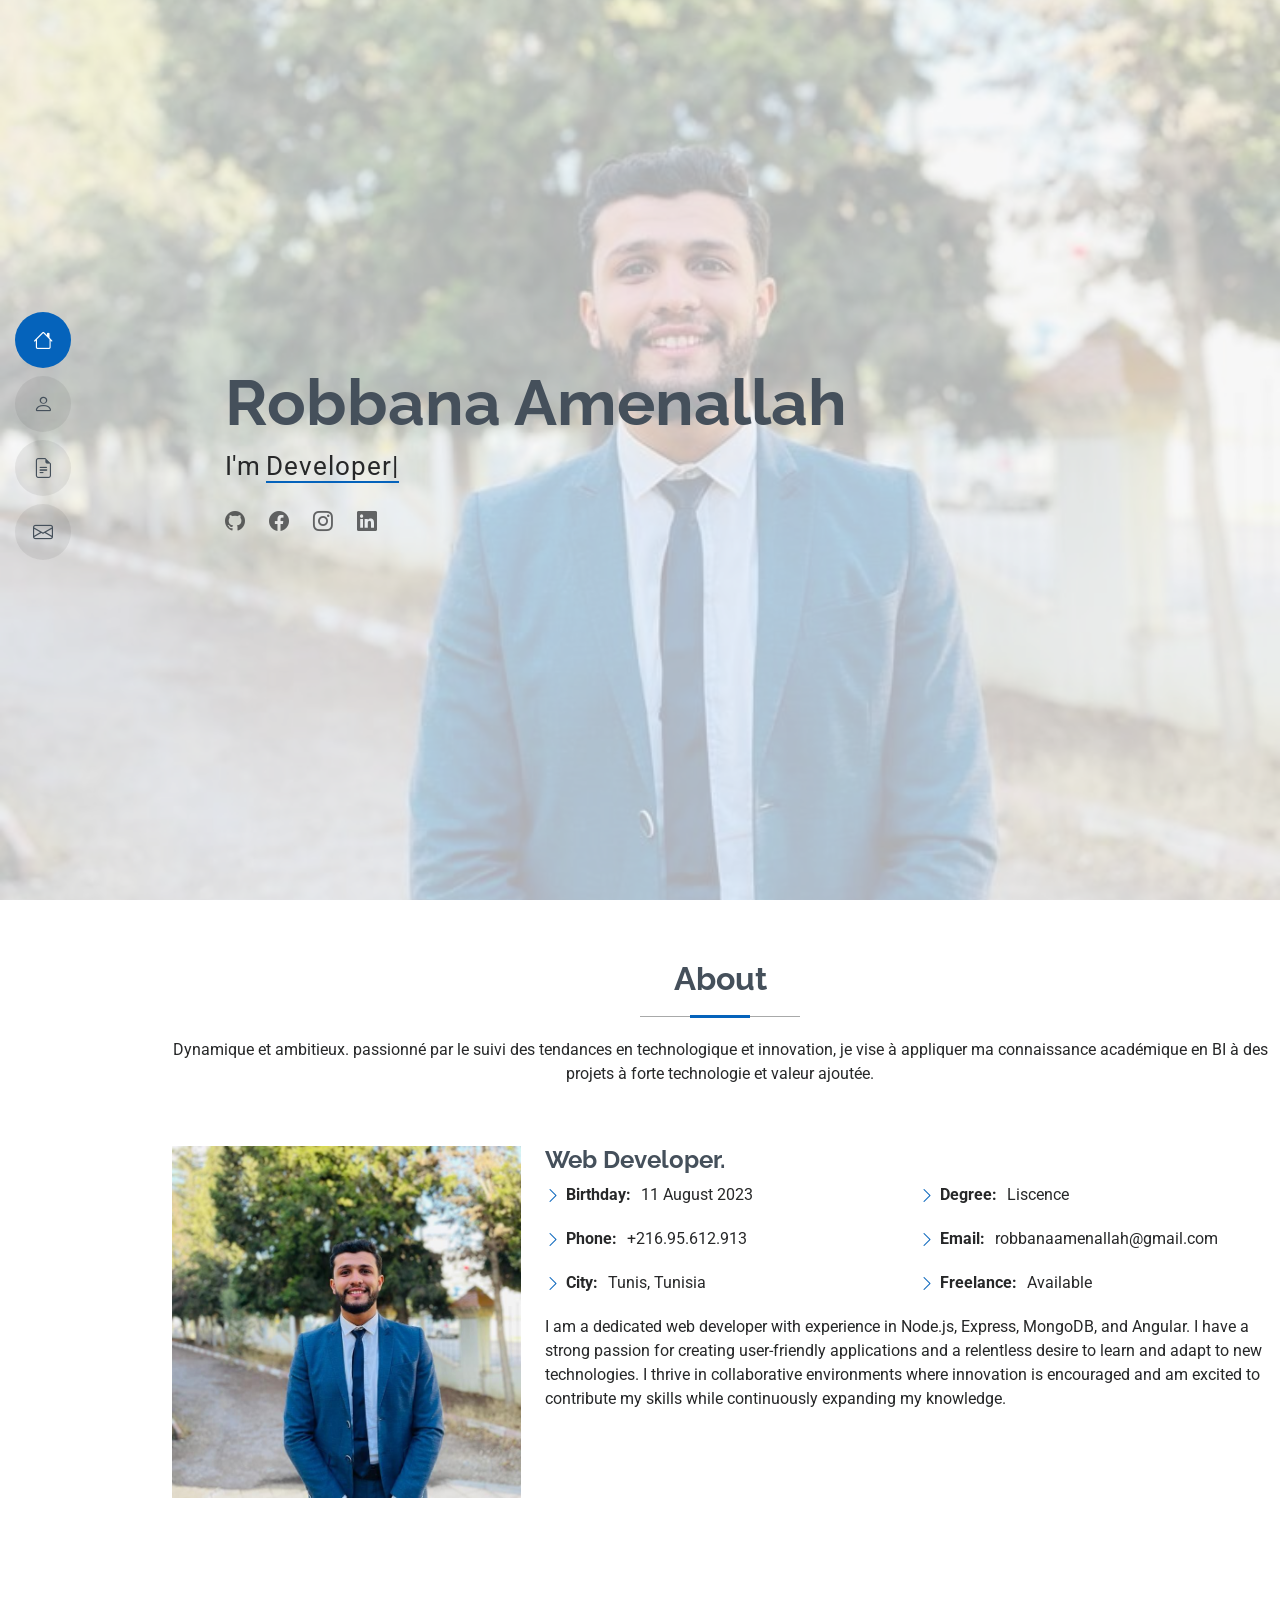
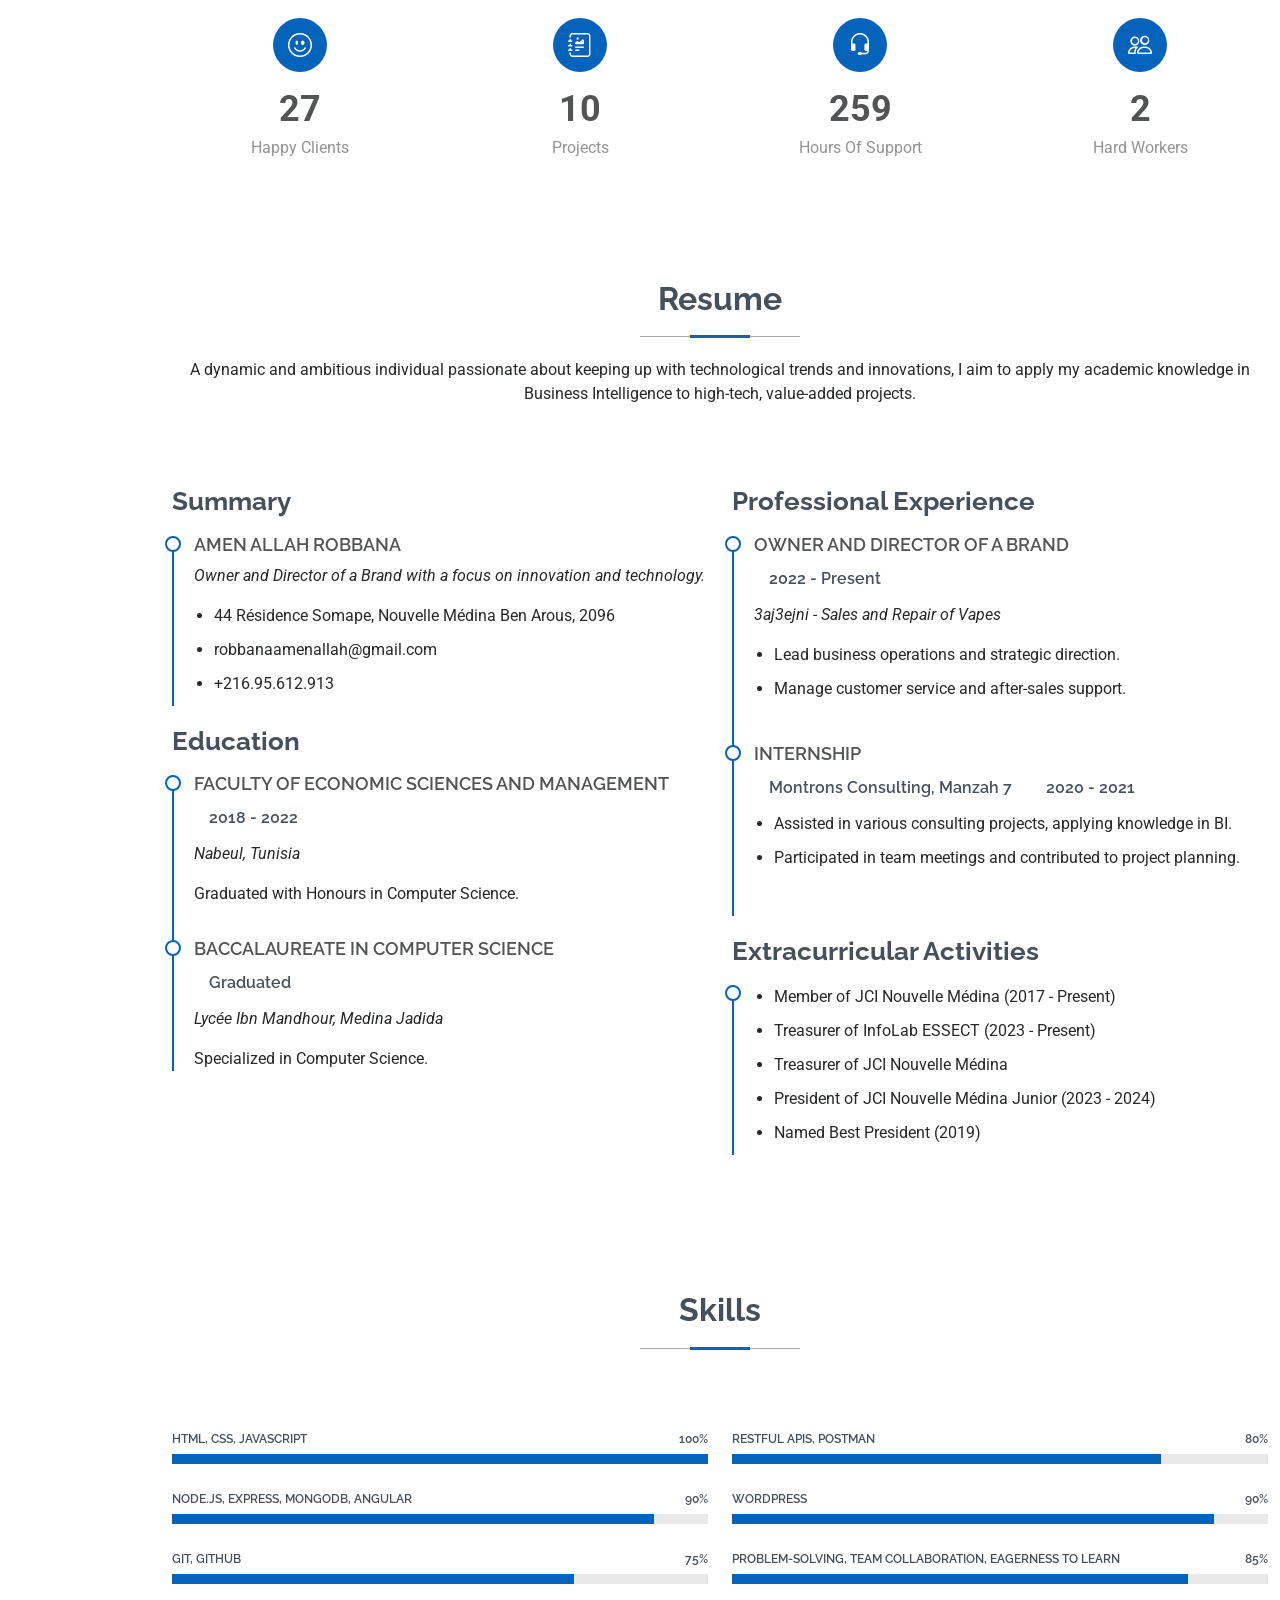
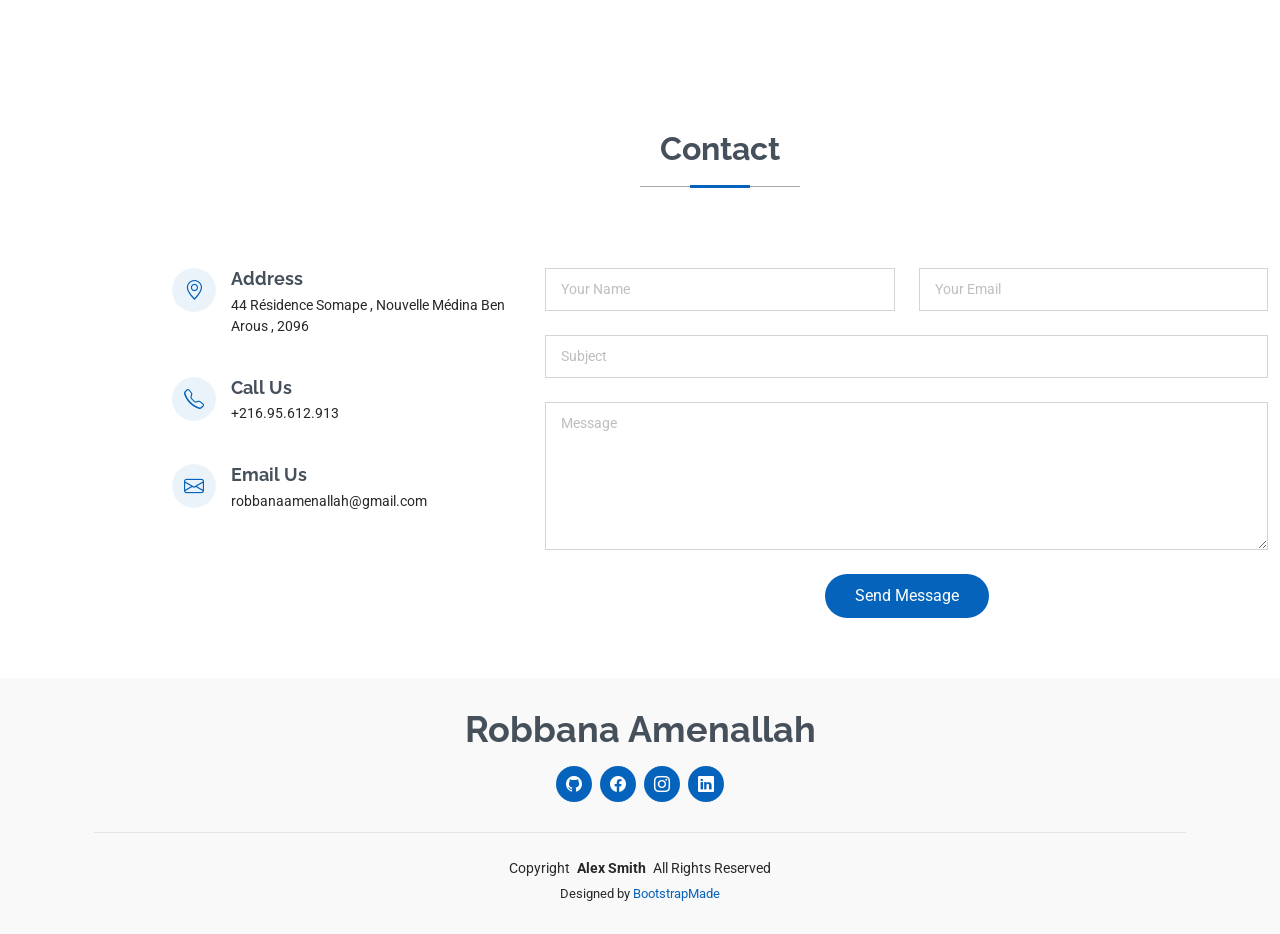
==== index.html @ 37c1efe0 "Initial commit" ====
<!DOCTYPE html>
<html lang="en">

<head>
  <meta charset="utf-8">
  <meta content="width=device-width, initial-scale=1.0" name="viewport">
  <title>MyResume Robbana Amenallah</title>
  <meta content="" name="description">
  <meta content="" name="keywords">

  <!-- Favicons -->
  <link href="assets/img/favicon.png" rel="icon">
  <link href="assets/img/apple-touch-icon.png" rel="apple-touch-icon">

  <!-- Fonts -->
  <link href="https://fonts.googleapis.com" rel="preconnect">
  <link href="https://fonts.gstatic.com" rel="preconnect" crossorigin>
  <link
    href="https://fonts.googleapis.com/css2?family=Roboto:ital,wght@0,100;0,300;0,400;0,500;0,700;0,900;1,100;1,300;1,400;1,500;1,700;1,900&family=Poppins:ital,wght@0,100;0,200;0,300;0,400;0,500;0,600;0,700;0,800;0,900;1,100;1,200;1,300;1,400;1,500;1,600;1,700;1,800;1,900&family=Raleway:ital,wght@0,100;0,200;0,300;0,400;0,500;0,600;0,700;0,800;0,900;1,100;1,200;1,300;1,400;1,500;1,600;1,700;1,800;1,900&display=swap"
    rel="stylesheet">

  <!-- Vendor CSS Files -->
  <link href="assets/vendor/bootstrap/css/bootstrap.min.css" rel="stylesheet">
  <link href="assets/vendor/bootstrap-icons/bootstrap-icons.css" rel="stylesheet">
  <link href="assets/vendor/aos/aos.css" rel="stylesheet">
  <link href="assets/vendor/glightbox/css/glightbox.min.css" rel="stylesheet">
  <link href="assets/vendor/swiper/swiper-bundle.min.css" rel="stylesheet">

  <!-- Main CSS File -->
  <link href="assets/css/main.css" rel="stylesheet">

</head>

<body class="index-page">

  <header id="header" class="header d-flex flex-column justify-content-center">

    <i class="header-toggle d-xl-none bi bi-list"></i>

    <nav id="navmenu" class="navmenu">
      <ul>
        <li><a href="#hero" class="active"><i class="bi bi-house navicon"></i><span>Home</span></a></li>
        <li><a href="#about"><i class="bi bi-person navicon"></i><span>About</span></a></li>
        <li><a href="#resume"><i class="bi bi-file-earmark-text navicon"></i><span>Resume</span></a></li>
        <li><a href="#contact"><i class="bi bi-envelope navicon"></i><span>Contact</span></a></li>
      </ul>
    </nav>

  </header>

  <main class="main">

    <!-- Hero Section -->
    <section id="hero" class="hero section light-background">

      <img src="assets/img/1.jpg" alt="">

      <div class="container" data-aos="zoom-out">
        <div class="row justify-content-center">
          <div class="col-lg-9">
            <h2>Robbana Amenallah</h2>
            <p>I'm <span class="typed" data-typed-items=" Developer, Freelancer ">Developer</span><span
                class="typed-cursor typed-cursor--blink" aria-hidden="true"></span></p>
            <div class="social-links">
              <a href="https://github.com/RobbanaAmenallah"><i class="bi bi-github"></i></i></a>
              <a href="https://www.facebook.com/Amenallah.Robbana.15?locale=fr_FR"><i class="bi bi-facebook"></i></a>
              <a
                href="https://www.instagram.com/robbana_amenallah/?igshid=ZDdkNTZiNTM%3D&fbclid=IwY2xjawFmKH5leHRuA2FlbQIxMAABHc1ttwECGQ7HfWP9YQX6g_-txDT6S0W5bFZIXjtAanounqBleVD9npvFUg_aem_yAm27unygQ0wvsLBQ3rEQg"><i
                  class="bi bi-instagram"></i></a>
              <a href="https://tn.linkedin.com/in/robbana-amenallah-a07a87180"><i class="bi bi-linkedin"></i></a>
            </div>
          </div>
        </div>
      </div>

    </section><!-- /Hero Section -->

    <!-- About Section -->
    <section id="about" class="about section">

      <!-- Section Title -->
      <div class="container section-title" data-aos="fade-up">
        <h2>About</h2>
        <p>Dynamique et ambitieux.
          passionné par le suivi des
          tendances en technologique et
          innovation, je vise à appliquer ma
          connaissance académique en BI à
          des projets à forte technologie et
          valeur ajoutée.
        </p>
      </div><!-- End Section Title -->

      <div class="container" data-aos="fade-up" data-aos-delay="100">

        <div class="row gy-4 justify-content-center">
          <div class="col-lg-4">
            <img src="assets/img/1.jpg" class="img-fluid" alt="">
          </div>
          <div class="col-lg-8 content">
            <h2>Web Developer.</h2>

            <div class="row">
              <div class="col-lg-6">
                <ul>
                  <li><i class="bi bi-chevron-right"></i> <strong>Birthday:</strong> <span>11 August 2023 </span></li>
                  <li><i class="bi bi-chevron-right"></i> <strong>Phone:</strong> <span>+216.95.612.913</span></li>
                  <li><i class="bi bi-chevron-right"></i> <strong>City:</strong> <span>Tunis, Tunisia</span></li>
                </ul>
              </div>
              <div class="col-lg-6">
                <ul>
                  <li><i class="bi bi-chevron-right"></i> <strong>Degree:</strong> <span>Liscence</span></li>
                  <li><i class="bi bi-chevron-right"></i> <strong>Email:</strong>
                    <span>robbanaamenallah@gmail.com</span></li>
                  <li><i class="bi bi-chevron-right"></i> <strong>Freelance:</strong> <span>Available</span></li>
                </ul>
              </div>
            </div>
            <p>I am a dedicated web developer with experience in Node.js, Express, MongoDB, and Angular. I have a strong
              passion for creating user-friendly applications and a relentless desire to learn and adapt to new
              technologies. I thrive in collaborative environments where innovation is encouraged and am excited to
              contribute my skills while continuously expanding my knowledge.</p>
          </div>
        </div>

      </div>

    </section><!-- /About Section -->

    <!-- Stats Section -->
    <section id="stats" class="stats section">

      <div class="container" data-aos="fade-up" data-aos-delay="100">

        <div class="row gy-4">

          <div class="col-lg-3 col-md-6 d-flex flex-column align-items-center">
            <i class="bi bi-emoji-smile"></i>
            <div class="stats-item">
              <span data-purecounter-start="0" data-purecounter-end="32" data-purecounter-duration="1"
                class="purecounter"></span>
              <p>Happy Clients</p>
            </div>
          </div><!-- End Stats Item -->

          <div class="col-lg-3 col-md-6 d-flex flex-column align-items-center">
            <i class="bi bi-journal-richtext"></i>
            <div class="stats-item">
              <span data-purecounter-start="0" data-purecounter-end="12" data-purecounter-duration="1"
                class="purecounter"></span>
              <p>Projects</p>
            </div>
          </div><!-- End Stats Item -->

          <div class="col-lg-3 col-md-6 d-flex flex-column align-items-center">
            <i class="bi bi-headset"></i>
            <div class="stats-item">
              <span data-purecounter-start="0" data-purecounter-end="320" data-purecounter-duration="1"
                class="purecounter"></span>
              <p>Hours Of Support</p>
            </div>
          </div><!-- End Stats Item -->

          <div class="col-lg-3 col-md-6 d-flex flex-column align-items-center">
            <i class="bi bi-people"></i>
            <div class="stats-item">
              <span data-purecounter-start="0" data-purecounter-end="2" data-purecounter-duration="1"
                class="purecounter"></span>
              <p>Hard Workers</p>
            </div>
          </div><!-- End Stats Item -->

        </div>

      </div>

    </section><!-- /Stats Section -->

    <!-- Skills Section -->
    <section id="resume" class="resume section">

      <!-- Section Title -->
      <div class="container section-title" data-aos="fade-up">
        <h2>Resume</h2>
        <p>A dynamic and ambitious individual passionate about keeping up with technological trends and innovations, I
          aim to apply my academic knowledge in Business Intelligence to high-tech, value-added projects.</p>
      </div><!-- End Section Title -->

      <div class="container">

        <div class="row">

          <div class="col-lg-6" data-aos="fade-up" data-aos-delay="100">
            <h3 class="resume-title">Summary</h3>
            <div class="resume-item pb-0">
              <h4>Amen Allah Robbana</h4>
              <p><em>Owner and Director of a Brand with a focus on innovation and technology.</em></p>
              <ul>
                <li>44 Résidence Somape, Nouvelle Médina Ben Arous, 2096</li>
                <li>robbanaamenallah@gmail.com</li>
                <li>+216.95.612.913</li>
              </ul>
            </div><!-- End Resume Item -->

            <h3 class="resume-title">Education</h3>
            <div class="resume-item">
              <h4>Faculty of Economic Sciences and Management</h4>
              <h5>2018 - 2022</h5>
              <p><em>Nabeul, Tunisia</em></p>
              <p>Graduated with Honours in Computer Science.</p>
            </div><!-- End Resume Item -->

            <div class="resume-item">
              <h4>Baccalaureate in Computer Science</h4>
              <h5>Graduated</h5>
              <p><em>Lycée Ibn Mandhour, Medina Jadida</em></p>
              <p>Specialized in Computer Science.</p>
            </div><!-- End Resume Item -->

          </div>

          <div class="col-lg-6" data-aos="fade-up" data-aos-delay="200">
            <h3 class="resume-title">Professional Experience</h3>
            <div class="resume-item">
              <h4>Owner and Director of a Brand</h4>
              <h5>2022 - Present</h5>
              <p><em>3aj3ejni - Sales and Repair of Vapes</em></p>
              <ul>
                <li>Lead business operations and strategic direction.</li>
                <li>Manage customer service and after-sales support.</li>
              </ul>
            </div><!-- End Resume Item -->

            <div class="resume-item">
              <h4>Internship</h4>
              <h5>Montrons Consulting, Manzah 7</h5>
              <h5>2020 - 2021</h5>
              <ul>
                <li>Assisted in various consulting projects, applying knowledge in BI.</li>
                <li>Participated in team meetings and contributed to project planning.</li>
              </ul>
            </div><!-- End Resume Item -->

            <h3 class="resume-title">Extracurricular Activities</h3>
            <div class="resume-item">
              <ul>
                <li>Member of JCI Nouvelle Médina (2017 - Present)</li>
                <li>Treasurer of InfoLab ESSECT (2023 - Present)</li>
                <li>Treasurer of JCI Nouvelle Médina</li>
                <li>President of JCI Nouvelle Médina Junior (2023 - 2024)</li>
                <li>Named Best President (2019)</li>
              </ul>
            </div>
          </div>

        </div>

      </div>
    </section><!-- /Resume Section -->

    <section id="skills" class="skills section">

      <!-- Section Title -->
      <div class="container section-title" data-aos="fade-up">
        <h2>Skills</h2>
      </div><!-- End Section Title -->

      <div class="container" data-aos="fade-up" data-aos-delay="100">

        <div class="row skills-content skills-animation">

          <div class="col-lg-6">

            <div class="progress">
              <span class="skill"><span>HTML, CSS, JavaScript</span> <i class="val">100%</i></span>
              <div class="progress-bar-wrap">
                <div class="progress-bar" role="progressbar" aria-valuenow="100" aria-valuemin="0" aria-valuemax="100">
                </div>
              </div>
            </div><!-- End Skills Item -->

            <div class="progress">
              <span class="skill"><span>Node.js, Express, MongoDB, Angular</span> <i class="val">90%</i></span>
              <div class="progress-bar-wrap">
                <div class="progress-bar" role="progressbar" aria-valuenow="90" aria-valuemin="0" aria-valuemax="100">
                </div>
              </div>
            </div><!-- End Skills Item -->

            <div class="progress">
              <span class="skill"><span>Git, GitHub</span> <i class="val">75%</i></span>
              <div class="progress-bar-wrap">
                <div class="progress-bar" role="progressbar" aria-valuenow="75" aria-valuemin="0" aria-valuemax="100">
                </div>
              </div>
            </div><!-- End Skills Item -->

          </div>

          <div class="col-lg-6">

            <div class="progress">
              <span class="skill"><span>RESTful APIs, Postman</span> <i class="val">80%</i></span>
              <div class="progress-bar-wrap">
                <div class="progress-bar" role="progressbar" aria-valuenow="80" aria-valuemin="0" aria-valuemax="100">
                </div>
              </div>
            </div><!-- End Skills Item -->

            <div class="progress">
              <span class="skill"><span>WordPress</span> <i class="val">90%</i></span>
              <div class="progress-bar-wrap">
                <div class="progress-bar" role="progressbar" aria-valuenow="90" aria-valuemin="0" aria-valuemax="100">
                </div>
              </div>
            </div><!-- End Skills Item -->

            <div class="progress">
              <span class="skill"><span>Problem-solving, Team collaboration, Eagerness to learn</span> <i
                  class="val">85%</i></span>
              <div class="progress-bar-wrap">
                <div class="progress-bar" role="progressbar" aria-valuenow="85" aria-valuemin="0" aria-valuemax="100">
                </div>
              </div>
            </div><!-- End Skills Item -->

          </div>

        </div>

      </div>

    </section><!-- /Skills Section -->



    <!-- Contact Section -->
    <section id="contact" class="contact section">

      <!-- Section Title -->
      <div class="container section-title" data-aos="fade-up">
        <h2>Contact</h2>
      </div><!-- End Section Title -->

      <div class="container" data-aos="fade" data-aos-delay="100">

        <div class="row gy-4">

          <div class="col-lg-4">
            <div class="info-item d-flex" data-aos="fade-up" data-aos-delay="200">
              <i class="bi bi-geo-alt flex-shrink-0"></i>
              <div>
                <h3>Address</h3>
                <p>44 Résidence Somape , Nouvelle
                  Médina Ben Arous , 2096</p>
              </div>
            </div><!-- End Info Item -->

            <div class="info-item d-flex" data-aos="fade-up" data-aos-delay="300">
              <i class="bi bi-telephone flex-shrink-0"></i>
              <div>
                <h3>Call Us</h3>
                <p>+216.95.612.913 </p>
              </div>
            </div><!-- End Info Item -->

            <div class="info-item d-flex" data-aos="fade-up" data-aos-delay="400">
              <i class="bi bi-envelope flex-shrink-0"></i>
              <div>
                <h3>Email Us</h3>
                <p>robbanaamenallah@gmail.com</p>
              </div>
            </div><!-- End Info Item -->

          </div>

          <div class="col-lg-8">
            <form action="forms/contact.php" method="post" class="php-email-form" data-aos="fade-up"
              data-aos-delay="200">
              <div class="row gy-4">

                <div class="col-md-6">
                  <input type="text" name="name" class="form-control" placeholder="Your Name" required="">
                </div>

                <div class="col-md-6 ">
                  <input type="email" class="form-control" name="email" placeholder="Your Email" required="">
                </div>

                <div class="col-md-12">
                  <input type="text" class="form-control" name="subject" placeholder="Subject" required="">
                </div>

                <div class="col-md-12">
                  <textarea class="form-control" name="message" rows="6" placeholder="Message" required=""></textarea>
                </div>

                <div class="col-md-12 text-center">
                  <div class="loading">Loading</div>
                  <div class="error-message"></div>
                  <div class="sent-message">Your message has been sent. Thank you!</div>

                  <button type="submit">Send Message</button>
                </div>

              </div>
            </form>
          </div><!-- End Contact Form -->

        </div>

      </div>

    </section><!-- /Contact Section -->

  </main>

  <footer id="footer" class="footer position-relative light-background">
    <div class="container">
      <h3 class="sitename">Robbana Amenallah</h3>
      <div class="social-links d-flex justify-content-center">
        <a href="https://github.com/RobbanaAmenallah"><i class="bi bi-github"></i></a>
        <a href="https://www.facebook.com/Amenallah.Robbana.15?locale=fr_FR"><i class="bi bi-facebook"></i></a>
        <a href="https://www.instagram.com/robbana_amenallah/?igshid=ZDdkNTZiNTM%3D&fbclid=IwY2xjawFmKH5leHRuA2FlbQIxMAABHc1ttwECGQ7HfWP9YQX6g_-txDT6S0W5bFZIXjtAanounqBleVD9npvFUg_aem_yAm27unygQ0wvsLBQ3rEQg"><i class="bi bi-instagram"></i></a>
        <a href="https://tn.linkedin.com/in/robbana-amenallah-a07a87180"><i class="bi bi-linkedin"></i></a>
      </div>
      <div class="container">
        <div class="copyright">
          <span>Copyright</span> <strong class="px-1 sitename">Alex Smith</strong> <span>All Rights Reserved</span>
        </div>
        <div class="credits">
          <!-- All the links in the footer should remain intact. -->
          <!-- You can delete the links only if you've purchased the pro version. -->
          <!-- Licensing information: https://bootstrapmade.com/license/ -->
          <!-- Purchase the pro version with working PHP/AJAX contact form: [buy-url] -->
          Designed by <a href="https://bootstrapmade.com/">BootstrapMade</a>
        </div>
      </div>
    </div>
  </footer>

  <!-- Scroll Top -->
  <a href="#" id="scroll-top" class="scroll-top d-flex align-items-center justify-content-center"><i
      class="bi bi-arrow-up-short"></i></a>

  <!-- Preloader -->
  <div id="preloader"></div>

  <!-- Vendor JS Files -->
  <script src="assets/vendor/bootstrap/js/bootstrap.bundle.min.js"></script>
  <script src="assets/vendor/php-email-form/validate.js"></script>
  <script src="assets/vendor/aos/aos.js"></script>
  <script src="assets/vendor/typed.js/typed.umd.js"></script>
  <script src="assets/vendor/purecounter/purecounter_vanilla.js"></script>
  <script src="assets/vendor/waypoints/noframework.waypoints.js"></script>
  <script src="assets/vendor/glightbox/js/glightbox.min.js"></script>
  <script src="assets/vendor/imagesloaded/imagesloaded.pkgd.min.js"></script>
  <script src="assets/vendor/isotope-layout/isotope.pkgd.min.js"></script>
  <script src="assets/vendor/swiper/swiper-bundle.min.js"></script>

  <!-- Main JS File -->
  <script src="assets/js/main.js"></script>

</body>

</html>
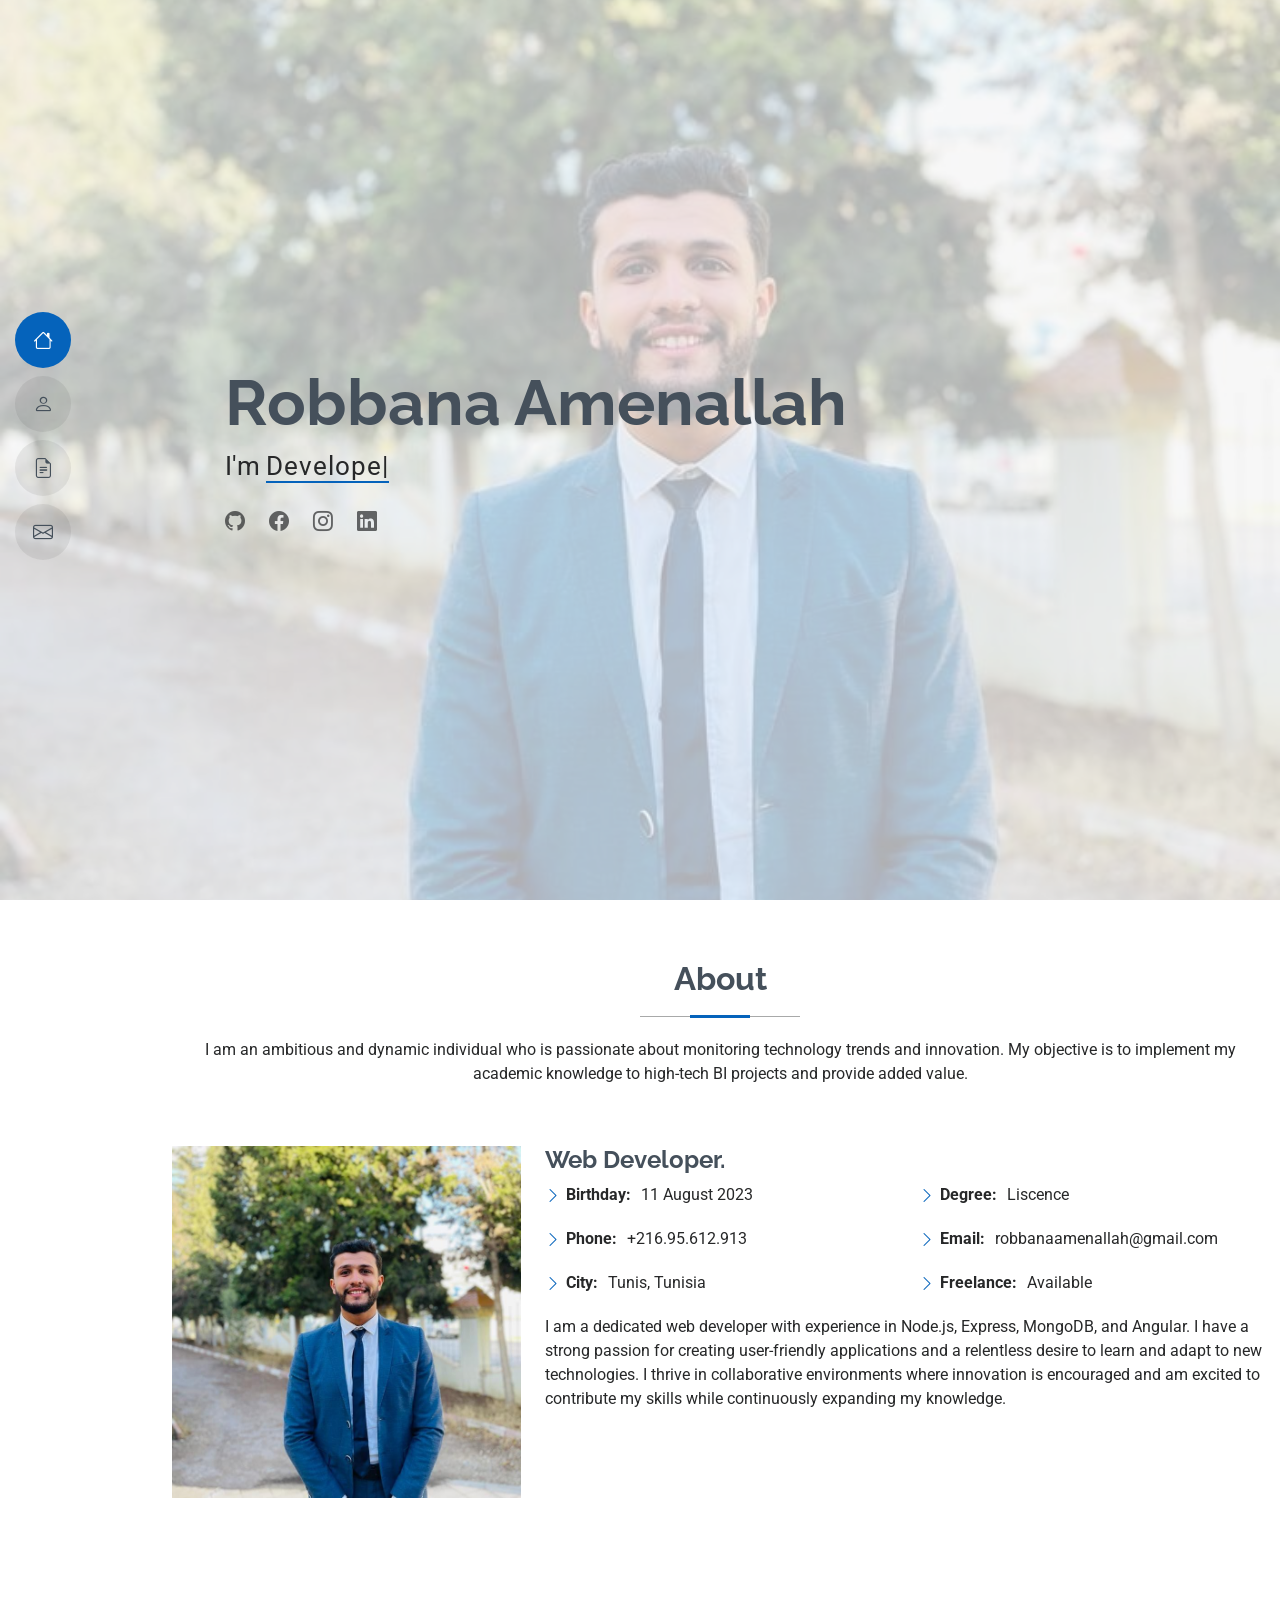
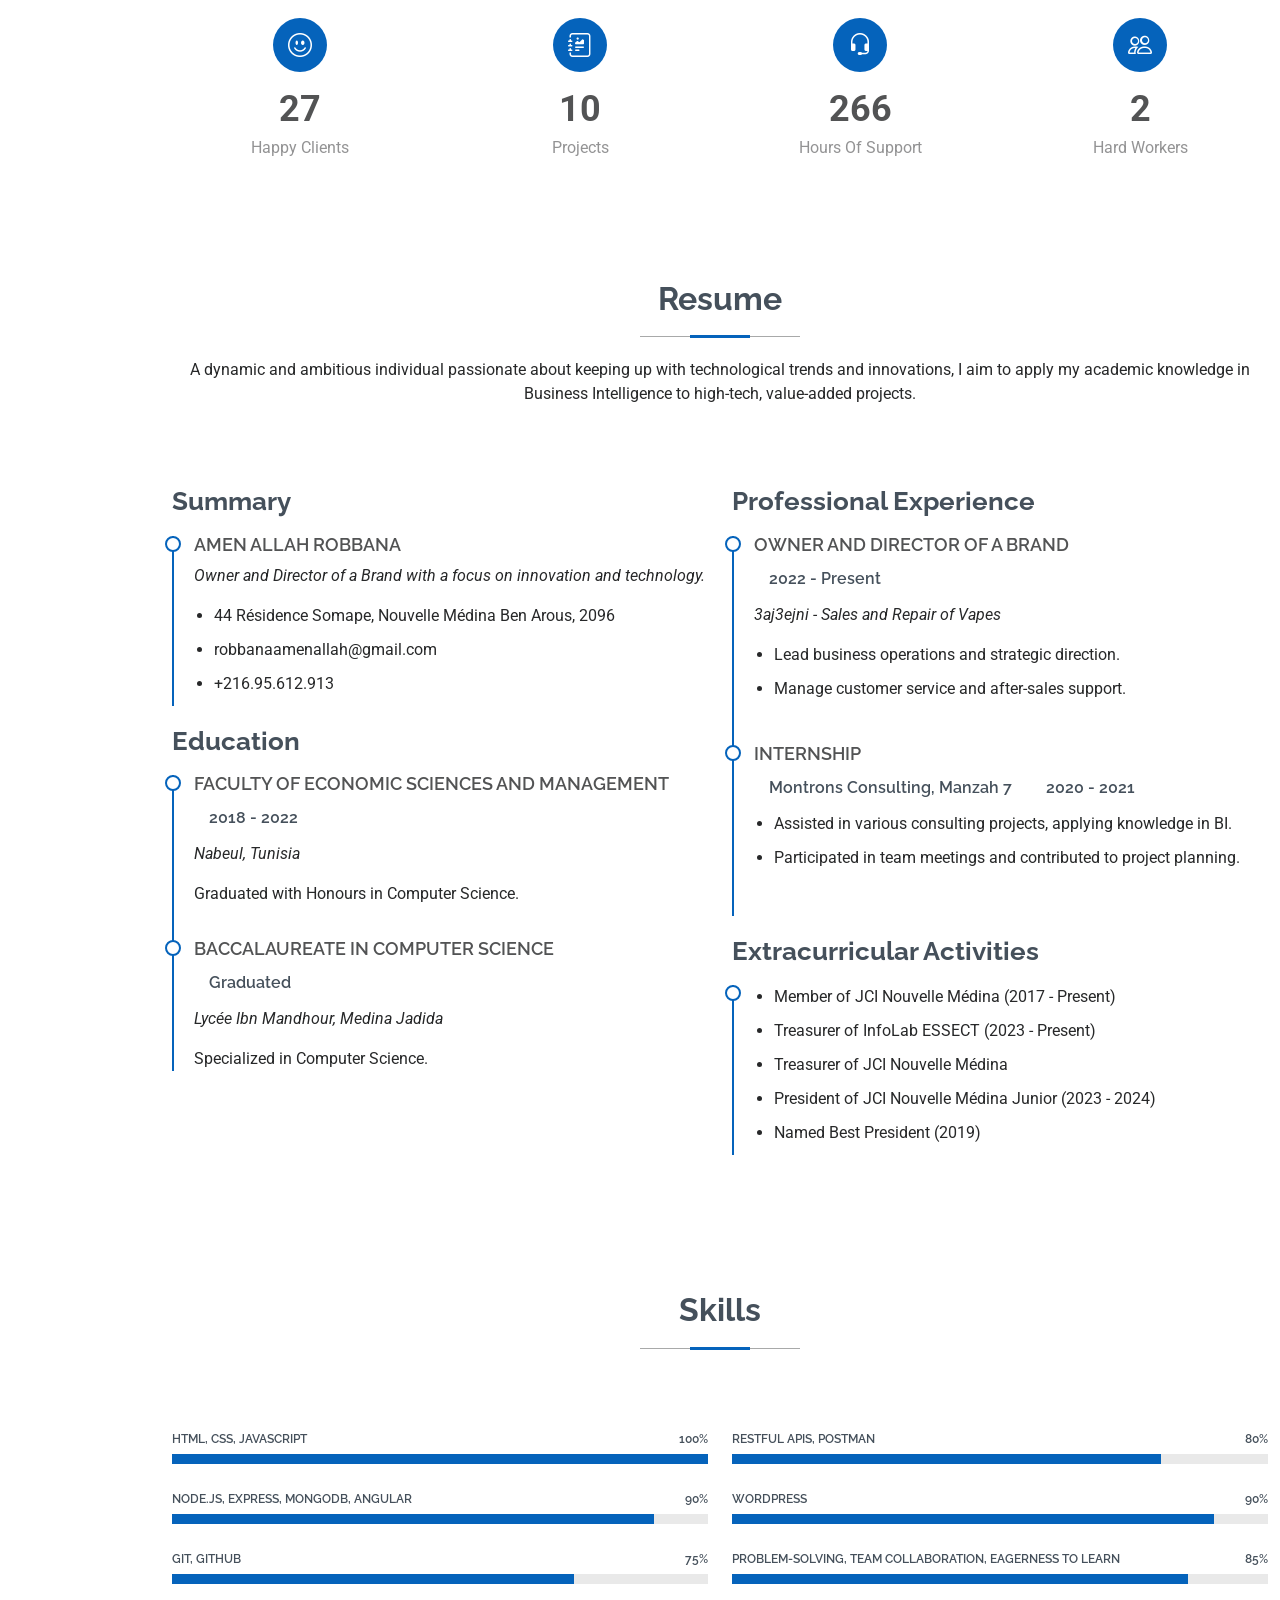
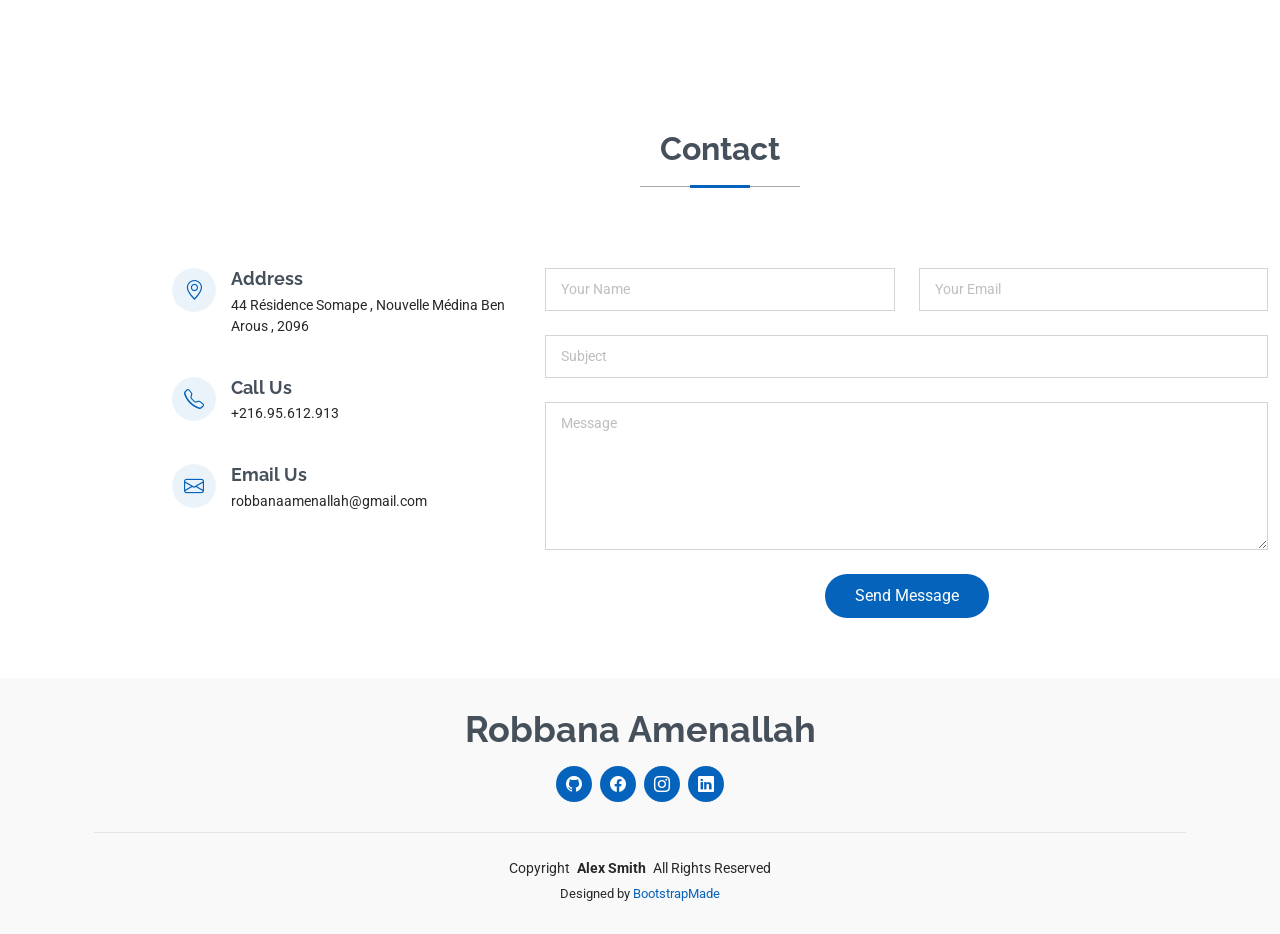
==== commit 46aac585: "Modification du fichier index.html" ====
--- a/index.html
+++ b/index.html
@@ -81,13 +81,7 @@
       <!-- Section Title -->
       <div class="container section-title" data-aos="fade-up">
         <h2>About</h2>
-        <p>Dynamique et ambitieux.
-          passionné par le suivi des
-          tendances en technologique et
-          innovation, je vise à appliquer ma
-          connaissance académique en BI à
-          des projets à forte technologie et
-          valeur ajoutée.
+        <p>I am an ambitious and dynamic individual who is passionate about monitoring technology trends and innovation. My objective is to implement my academic knowledge to high-tech BI projects and provide added value.
         </p>
       </div><!-- End Section Title -->
 
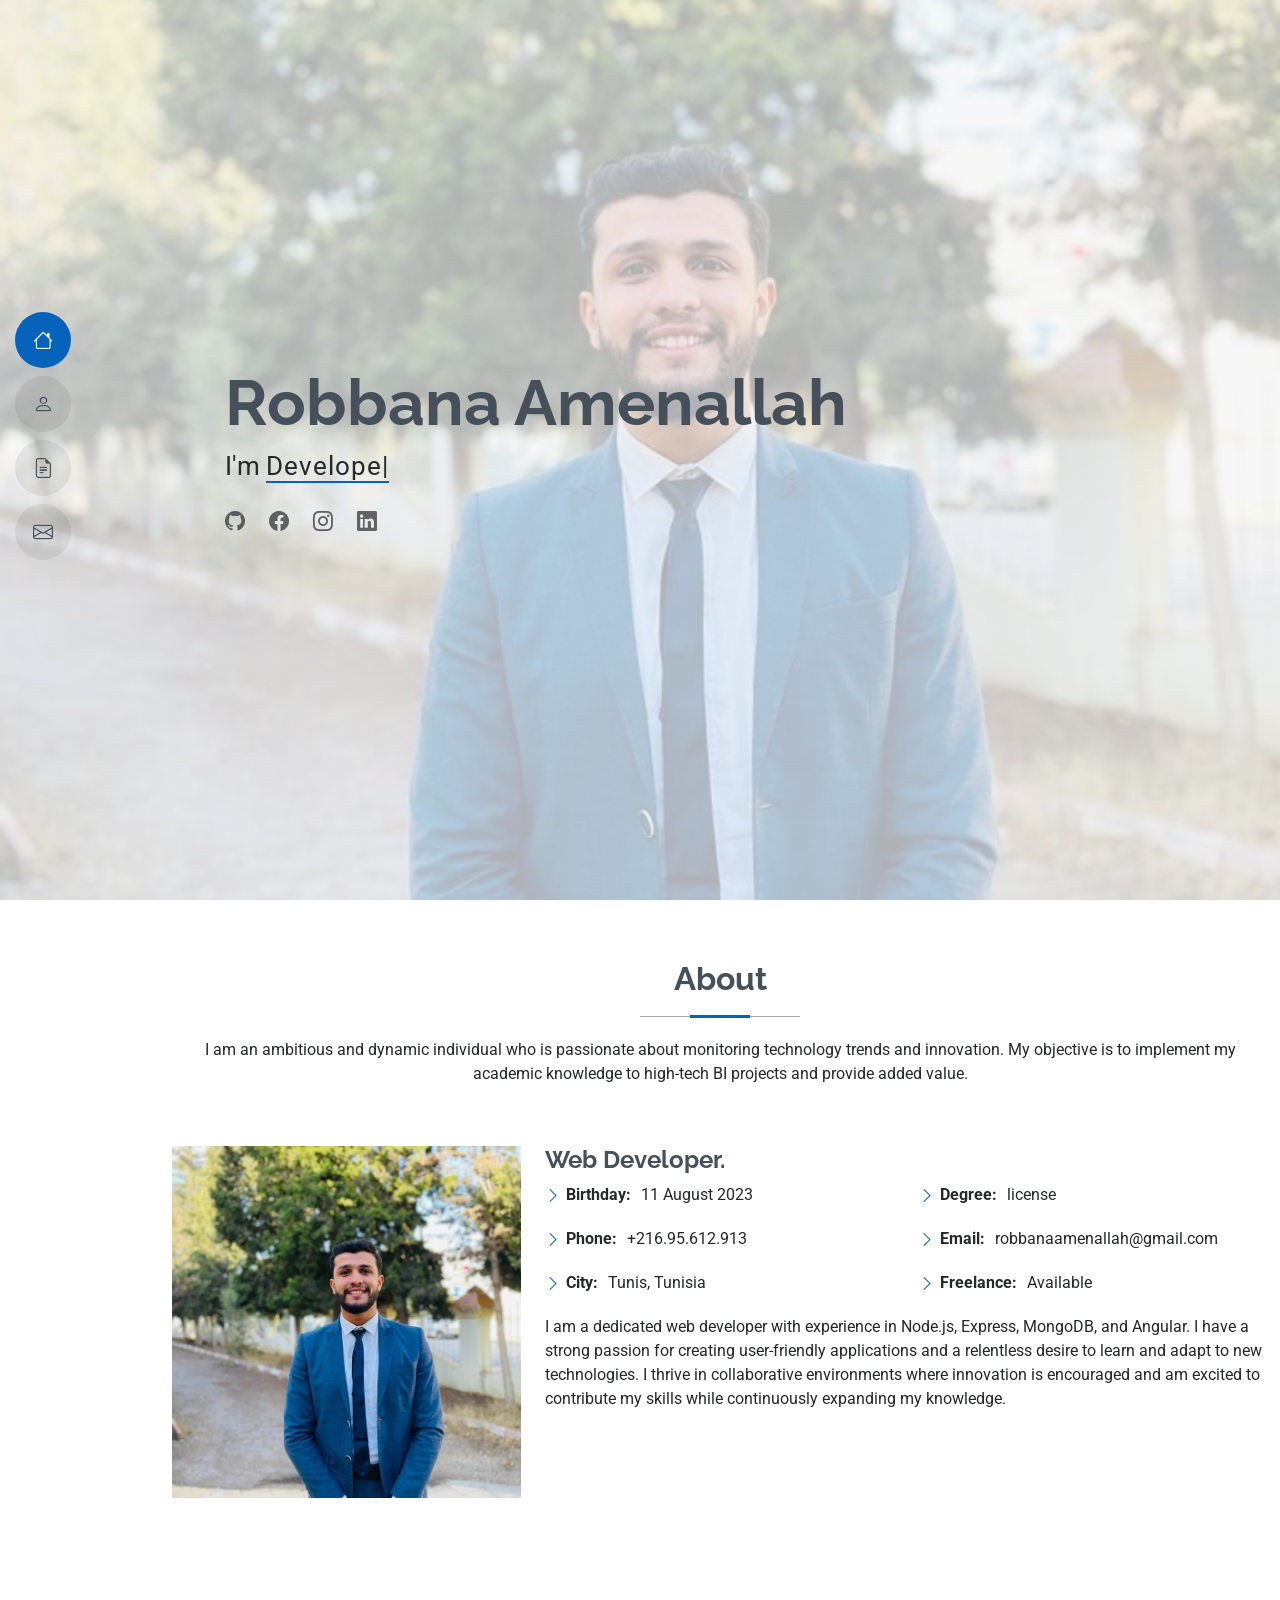
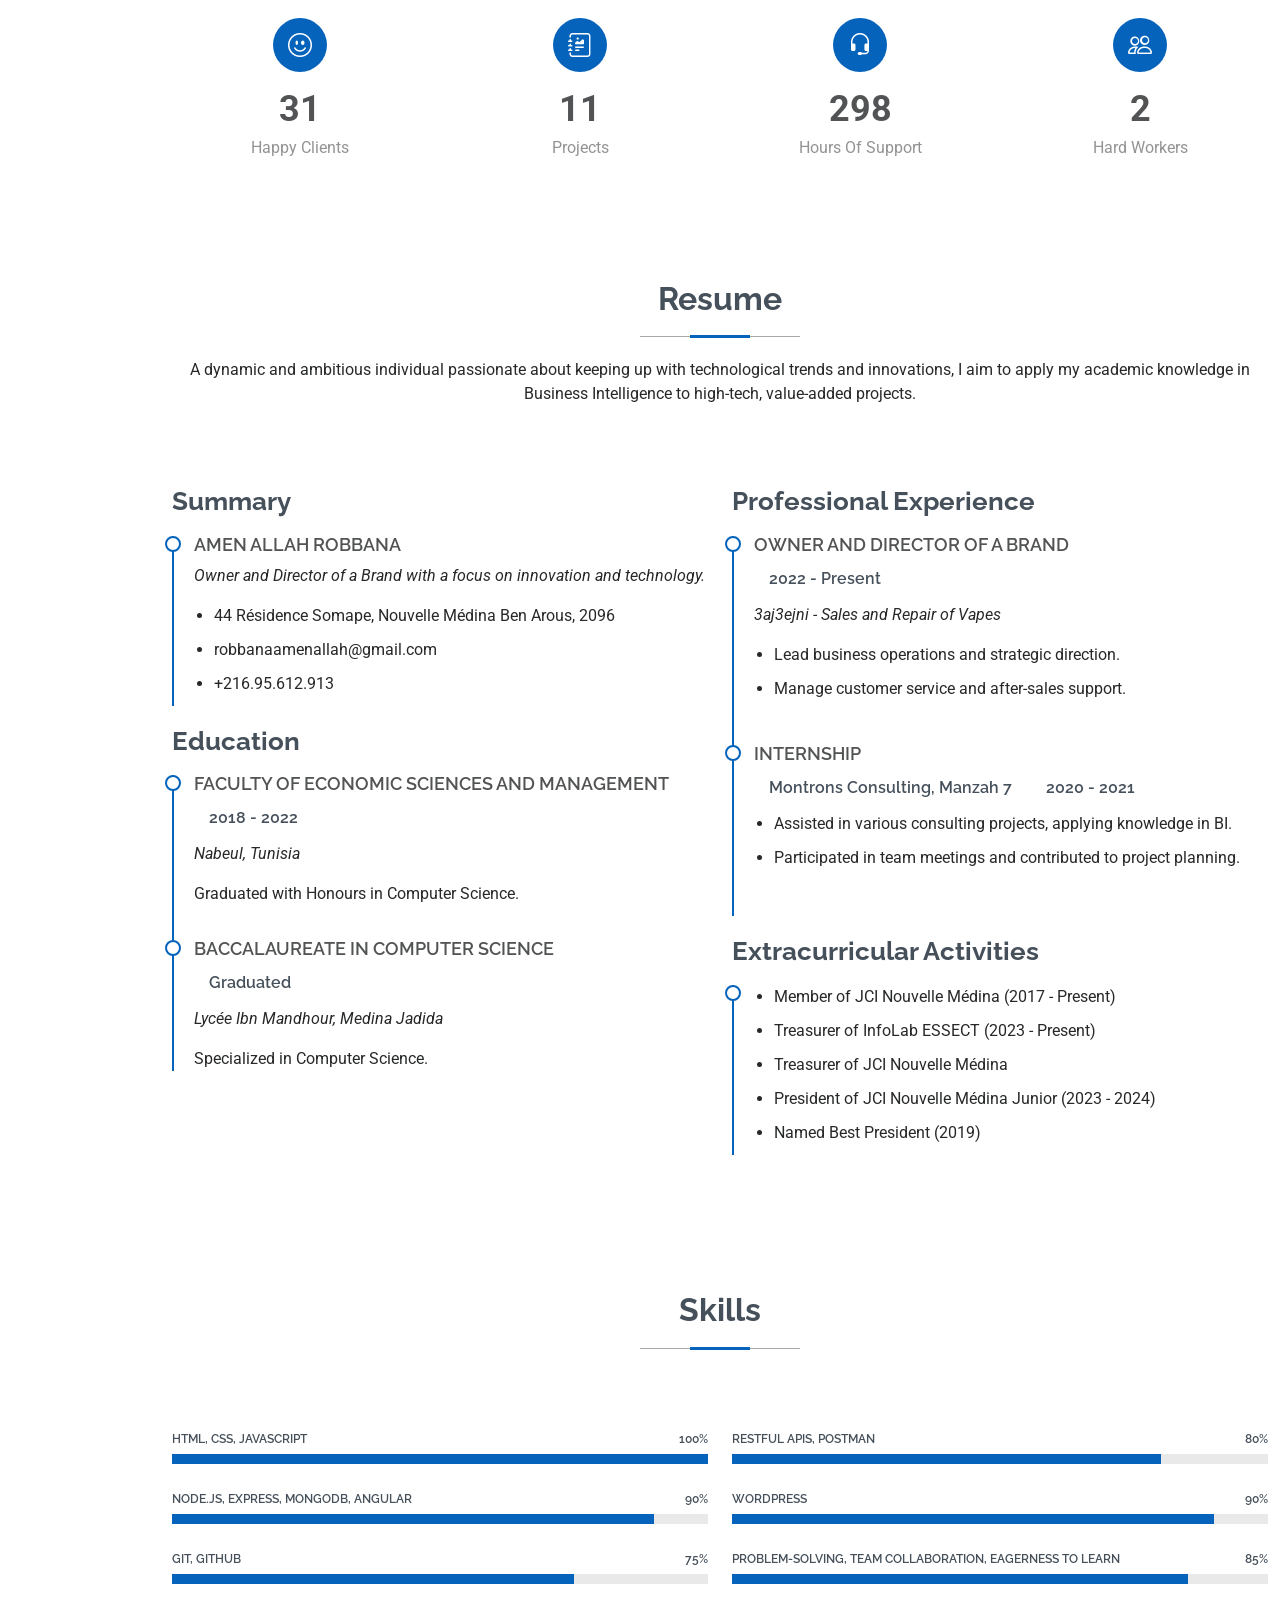
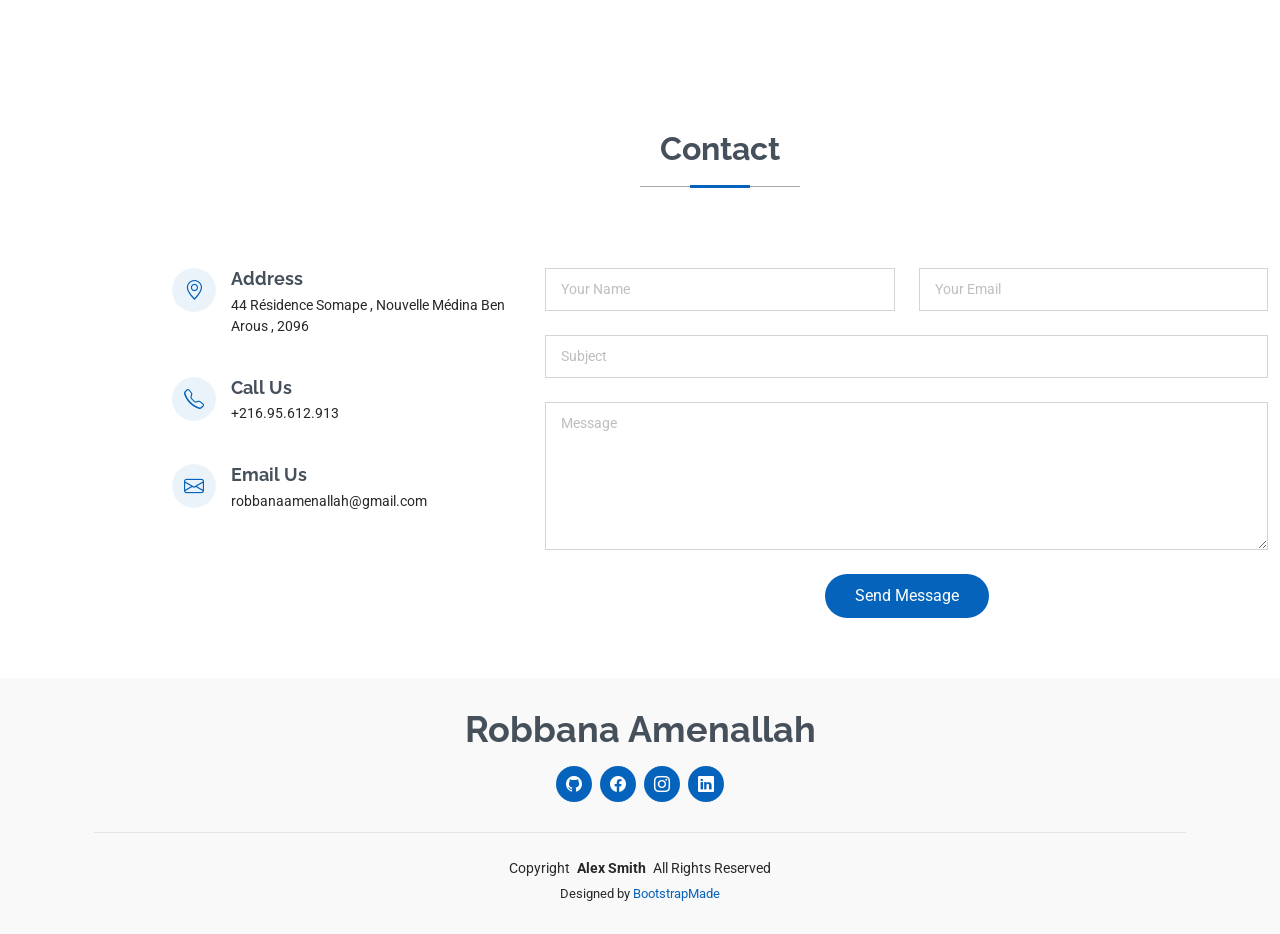
==== commit e2bd5749: "Correction apportée à index.html" ====
--- a/index.html
+++ b/index.html
@@ -104,7 +104,7 @@
               </div>
               <div class="col-lg-6">
                 <ul>
-                  <li><i class="bi bi-chevron-right"></i> <strong>Degree:</strong> <span>Liscence</span></li>
+                  <li><i class="bi bi-chevron-right"></i> <strong>Degree:</strong> <span>license</span></li>
                   <li><i class="bi bi-chevron-right"></i> <strong>Email:</strong>
                     <span>robbanaamenallah@gmail.com</span></li>
                   <li><i class="bi bi-chevron-right"></i> <strong>Freelance:</strong> <span>Available</span></li>
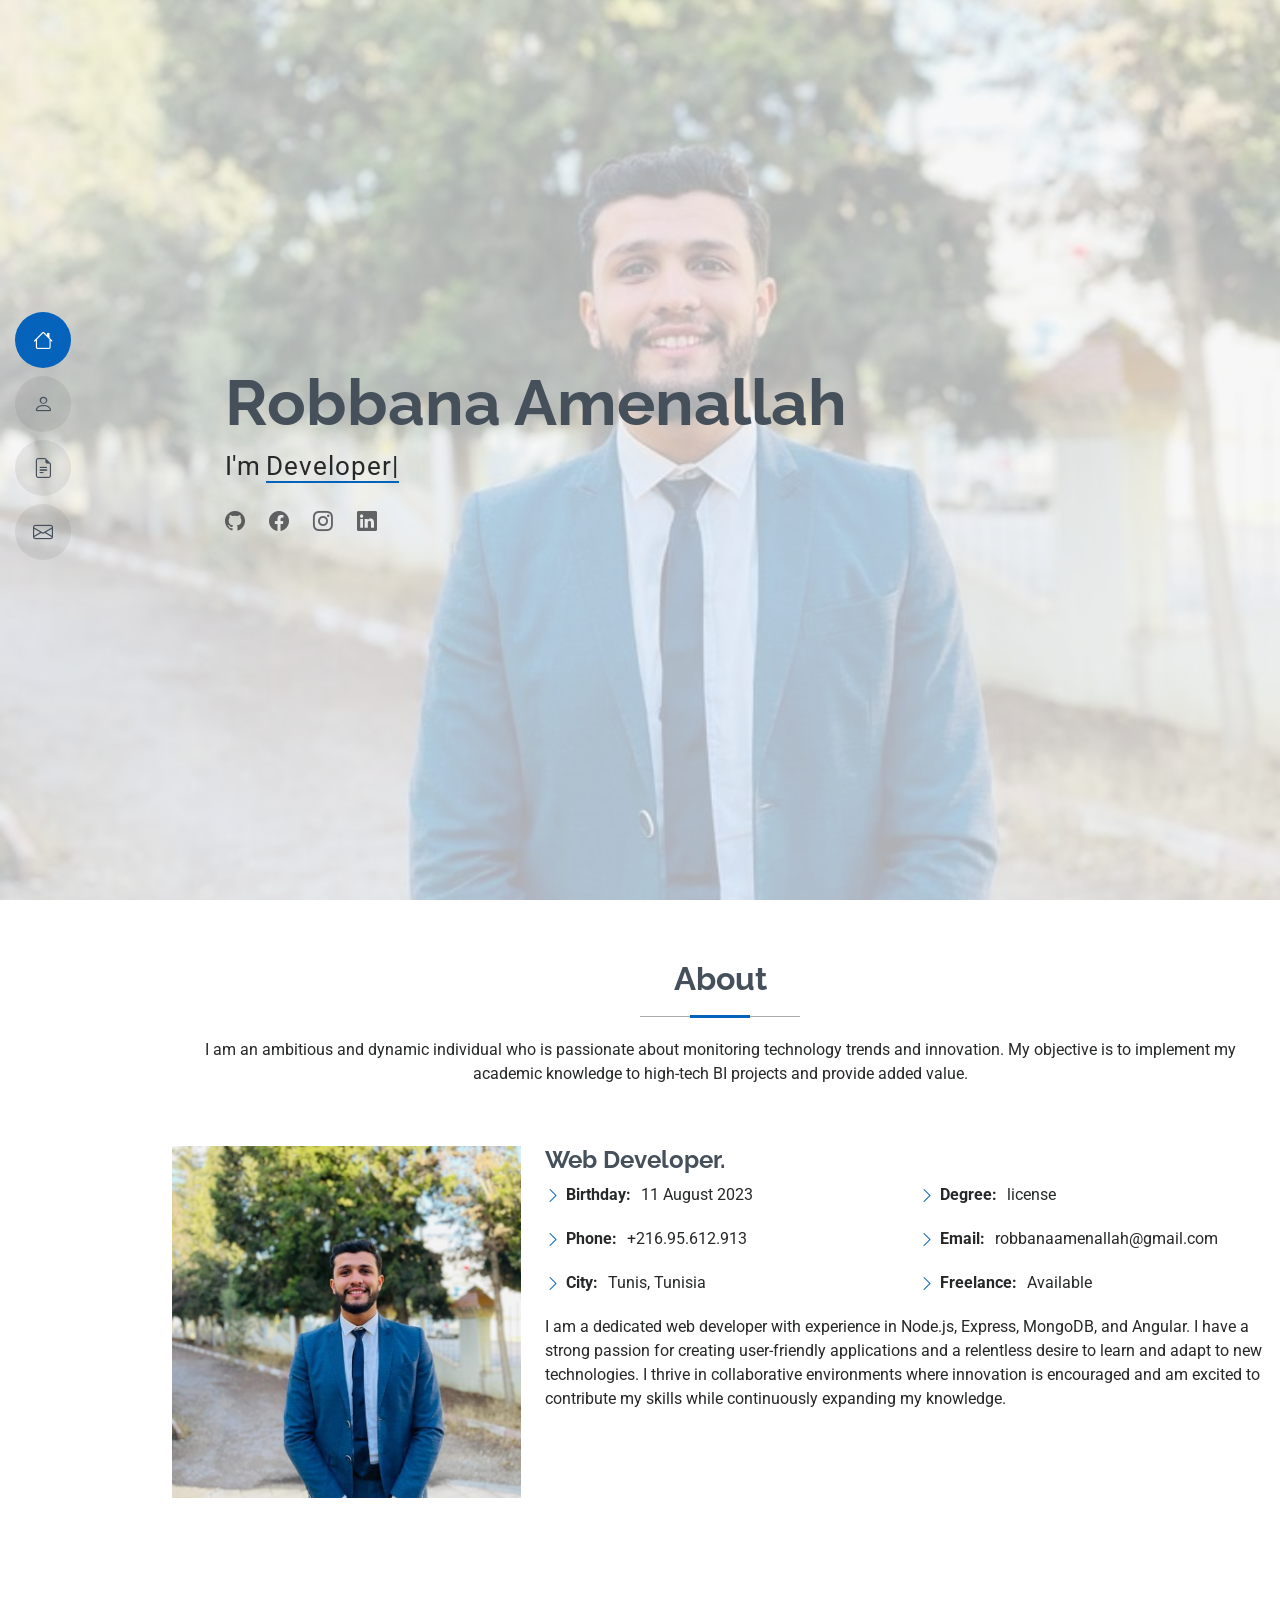
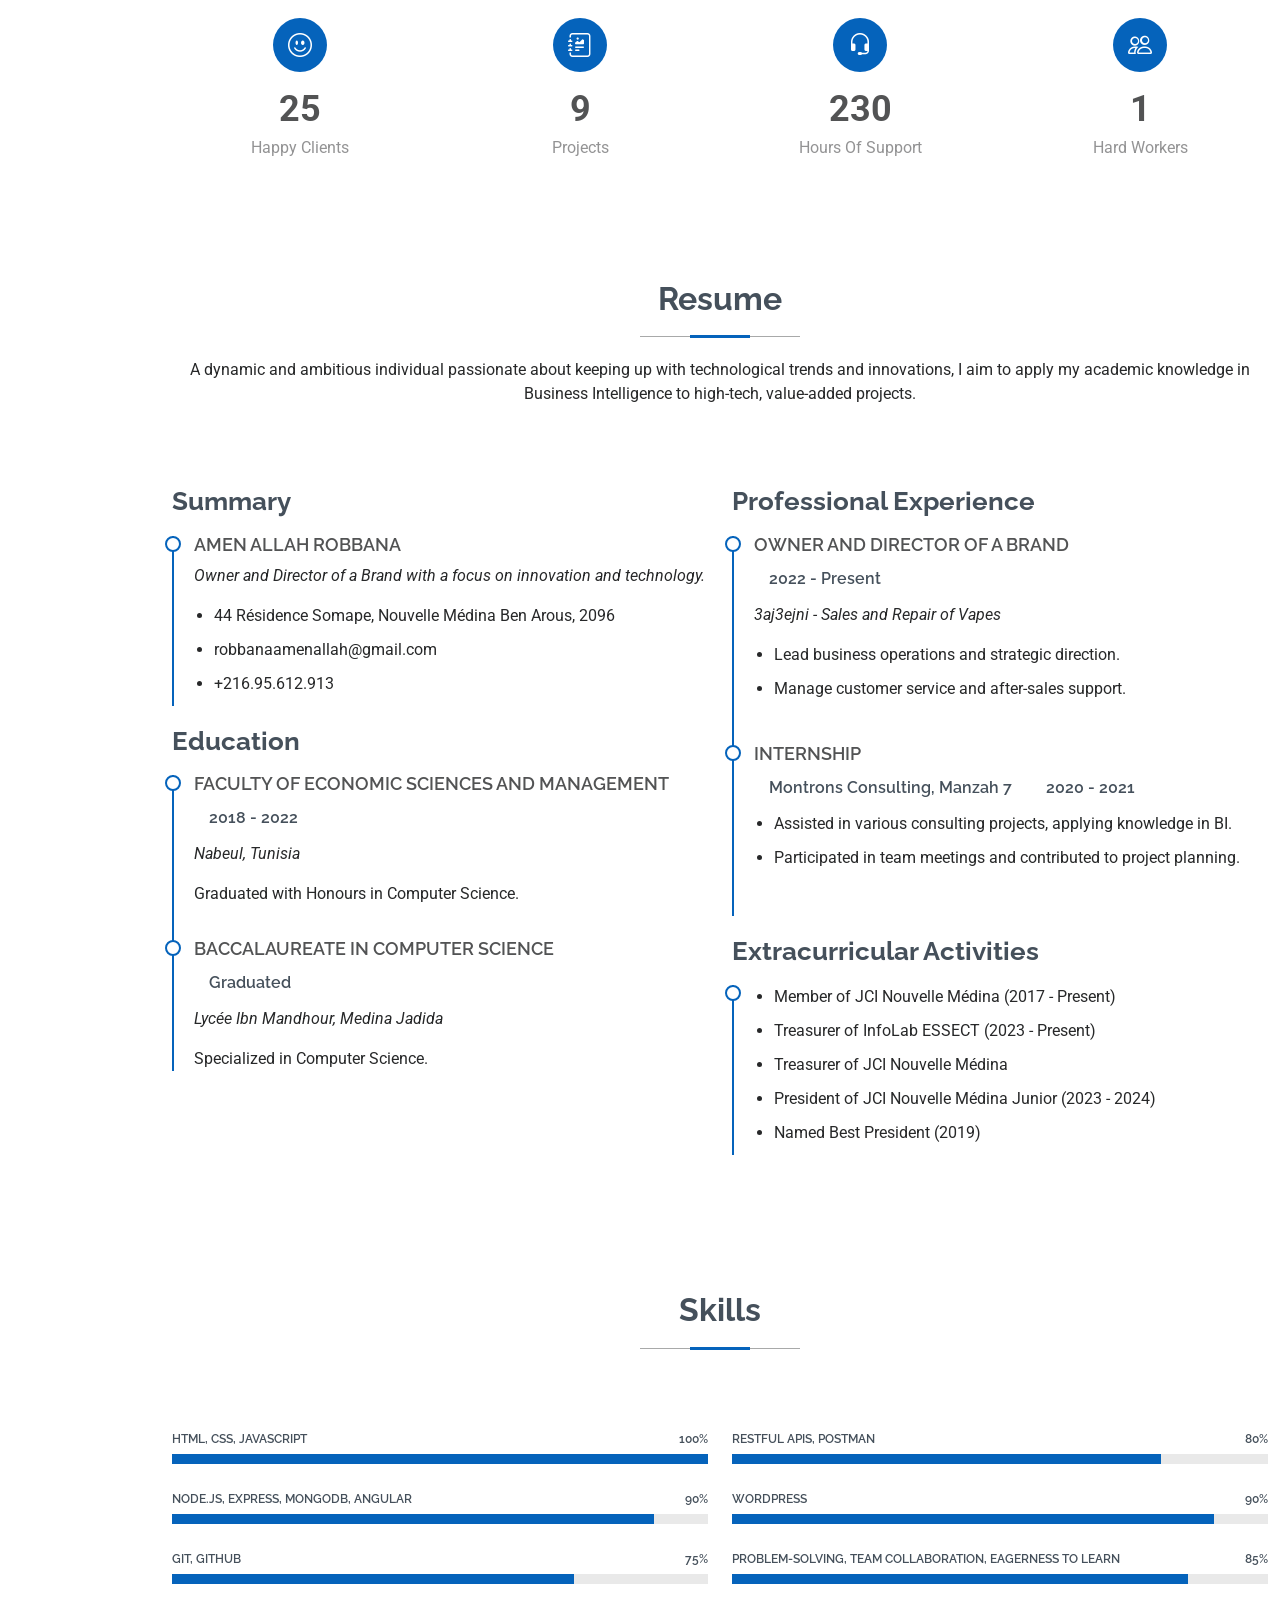
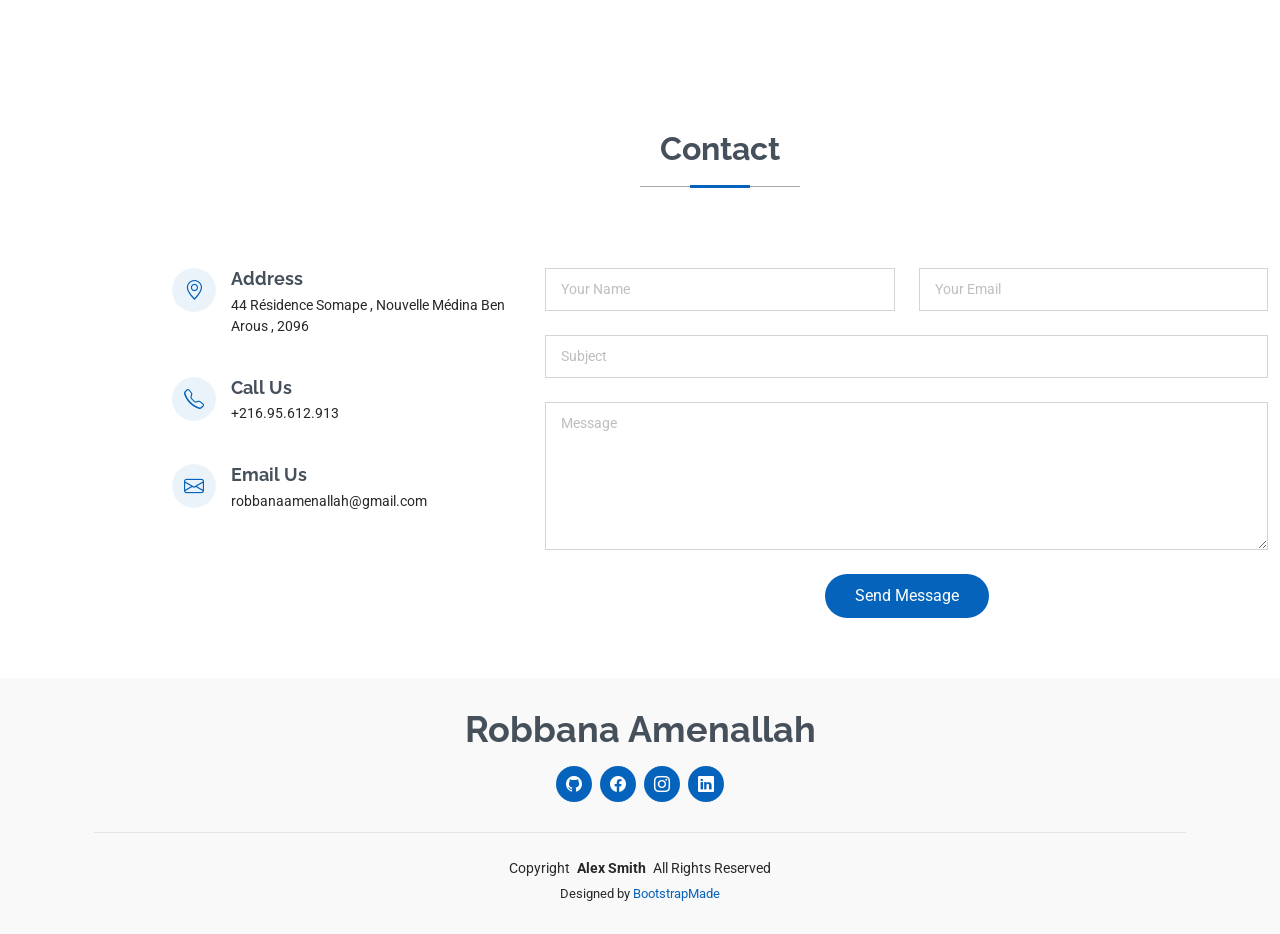
==== commit 2d3e6fbe: "Correction importante à index.html" ====
--- a/index.html
+++ b/index.html
@@ -4,9 +4,10 @@
 <head>
   <meta charset="utf-8">
   <meta content="width=device-width, initial-scale=1.0" name="viewport">
-  <title>MyResume Robbana Amenallah</title>
-  <meta content="" name="description">
-  <meta content="" name="keywords">
+  <title>Mon Projet GitHub Pages - Robbana Amenallah</title>
+  <meta name="description" content="Bienvenue sur mon projet GitHub Pages où je présente mes compétences en développement web.">
+  <meta name="keywords" content="développement web, GitHub Pages, Robbana Amenallah, projets, portfolio">
+  <meta name="author" content="Robbana Amenallah">
 
   <!-- Favicons -->
   <link href="assets/img/favicon.png" rel="icon">
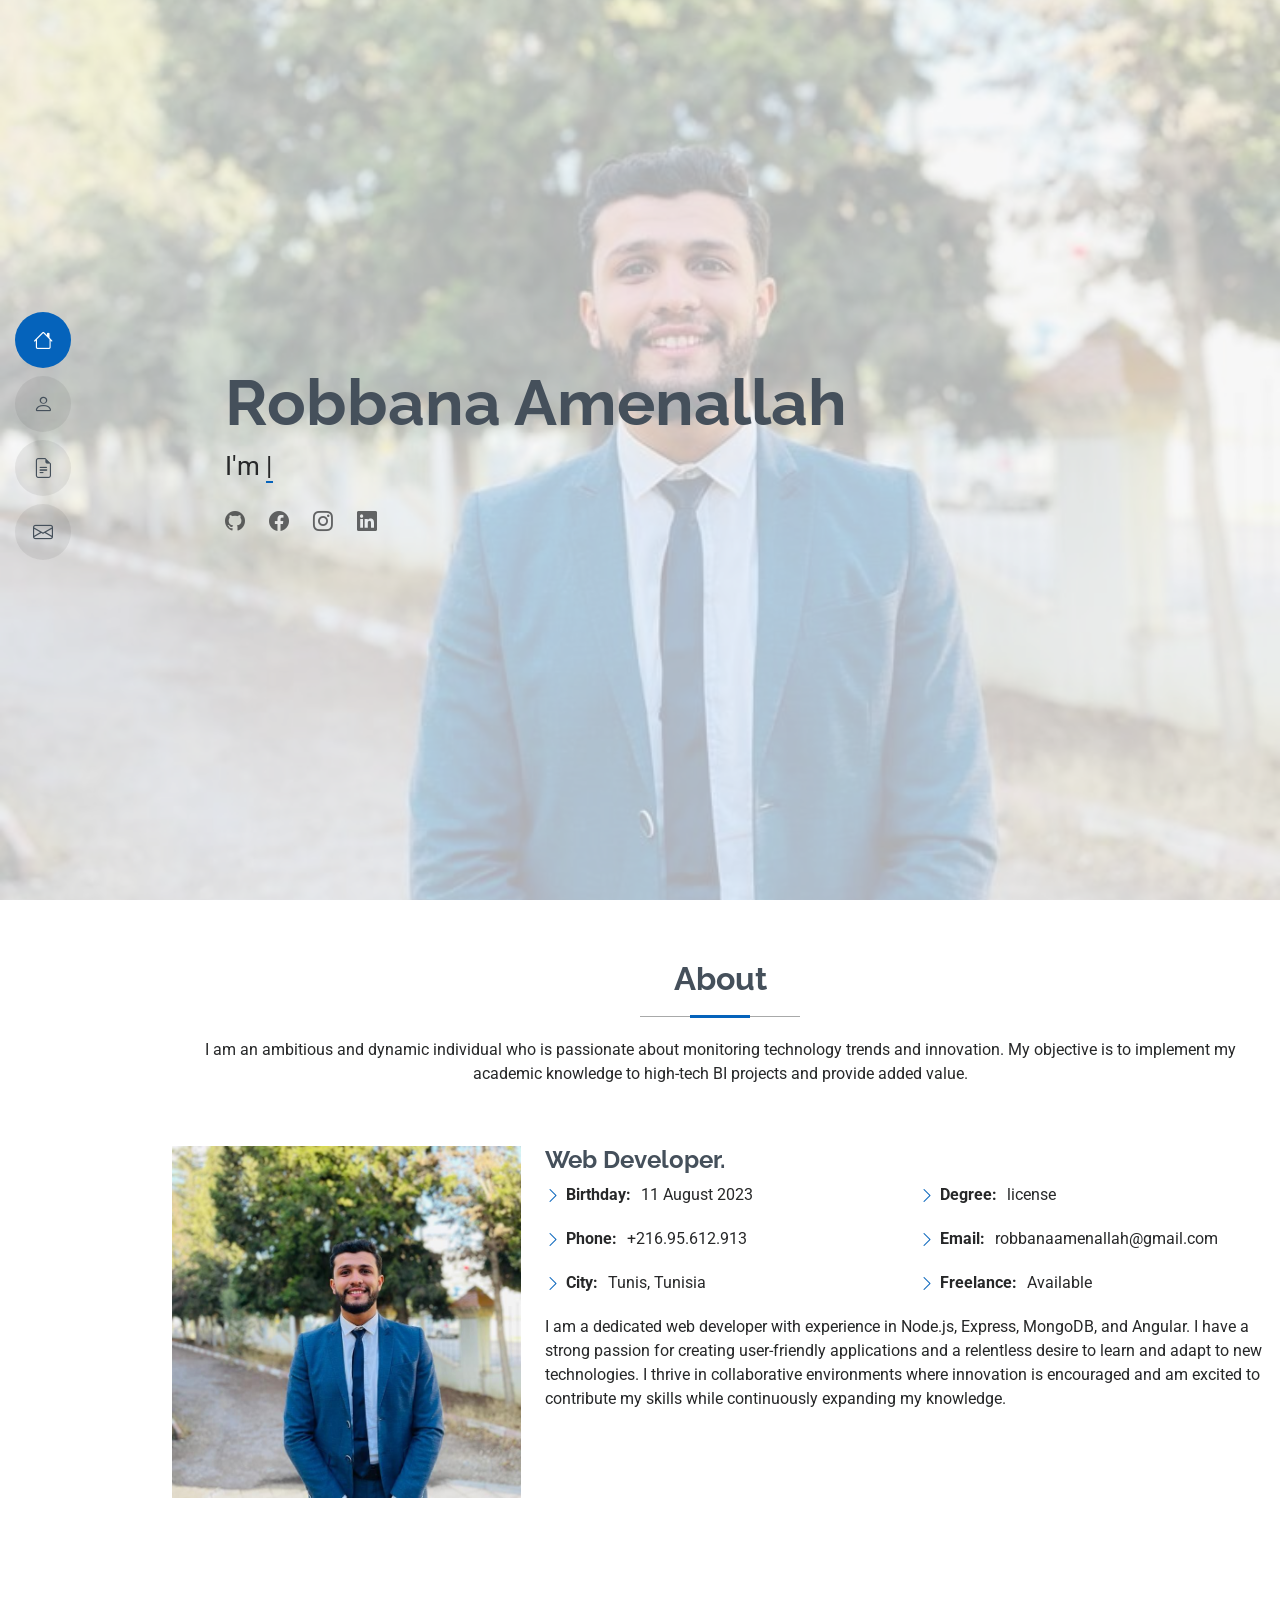
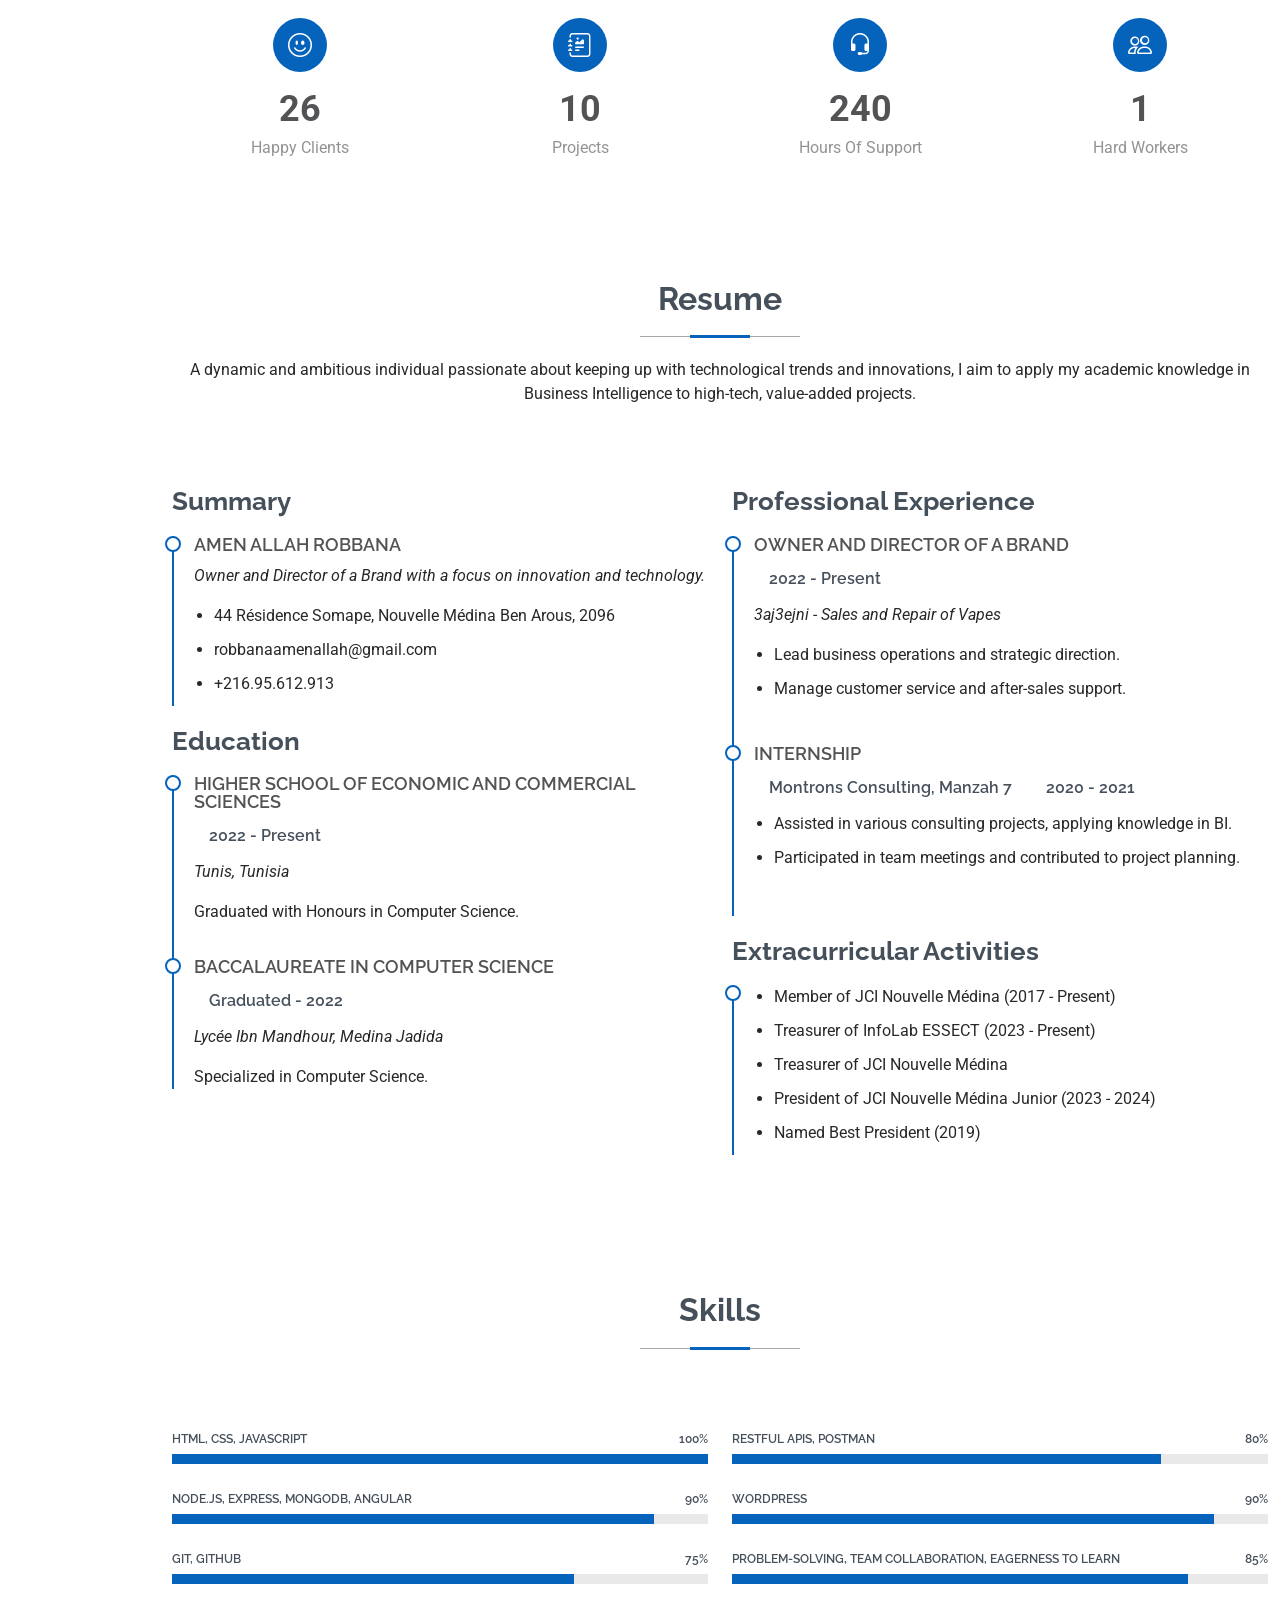
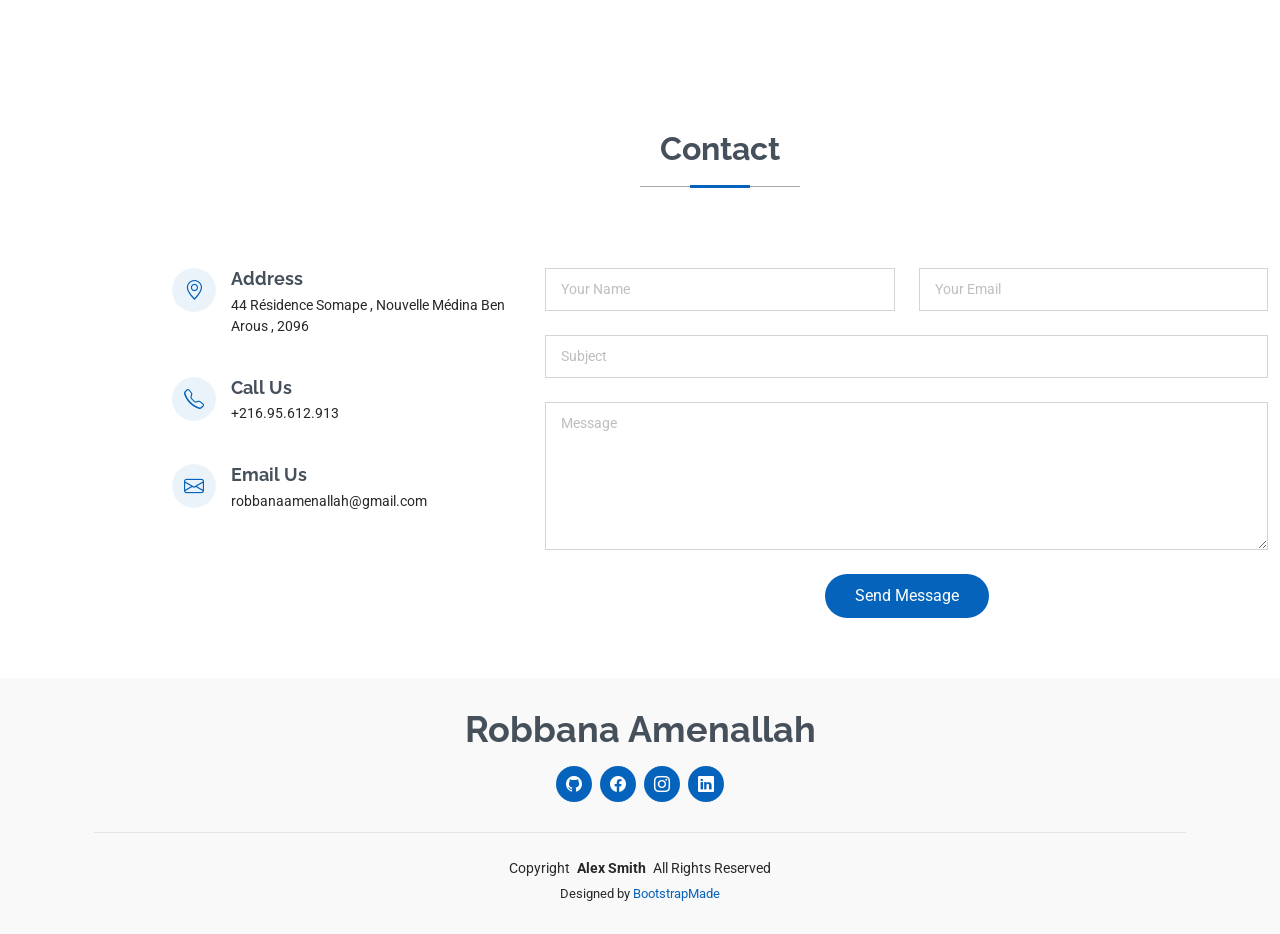
==== commit 8f10fb8f: "Updated resume" ====
--- a/index.html
+++ b/index.html
@@ -200,15 +200,15 @@
 
             <h3 class="resume-title">Education</h3>
             <div class="resume-item">
-              <h4>Faculty of Economic Sciences and Management</h4>
-              <h5>2018 - 2022</h5>
-              <p><em>Nabeul, Tunisia</em></p>
+              <h4>HIGHER SCHOOL OF ECONOMIC AND COMMERCIAL SCIENCES</h4>
+              <h5>2022 - Present</h5>
+              <p><em>Tunis, Tunisia</em></p>
               <p>Graduated with Honours in Computer Science.</p>
             </div><!-- End Resume Item -->
 
             <div class="resume-item">
               <h4>Baccalaureate in Computer Science</h4>
-              <h5>Graduated</h5>
+              <h5>Graduated - 2022</h5>
               <p><em>Lycée Ibn Mandhour, Medina Jadida</em></p>
               <p>Specialized in Computer Science.</p>
             </div><!-- End Resume Item -->
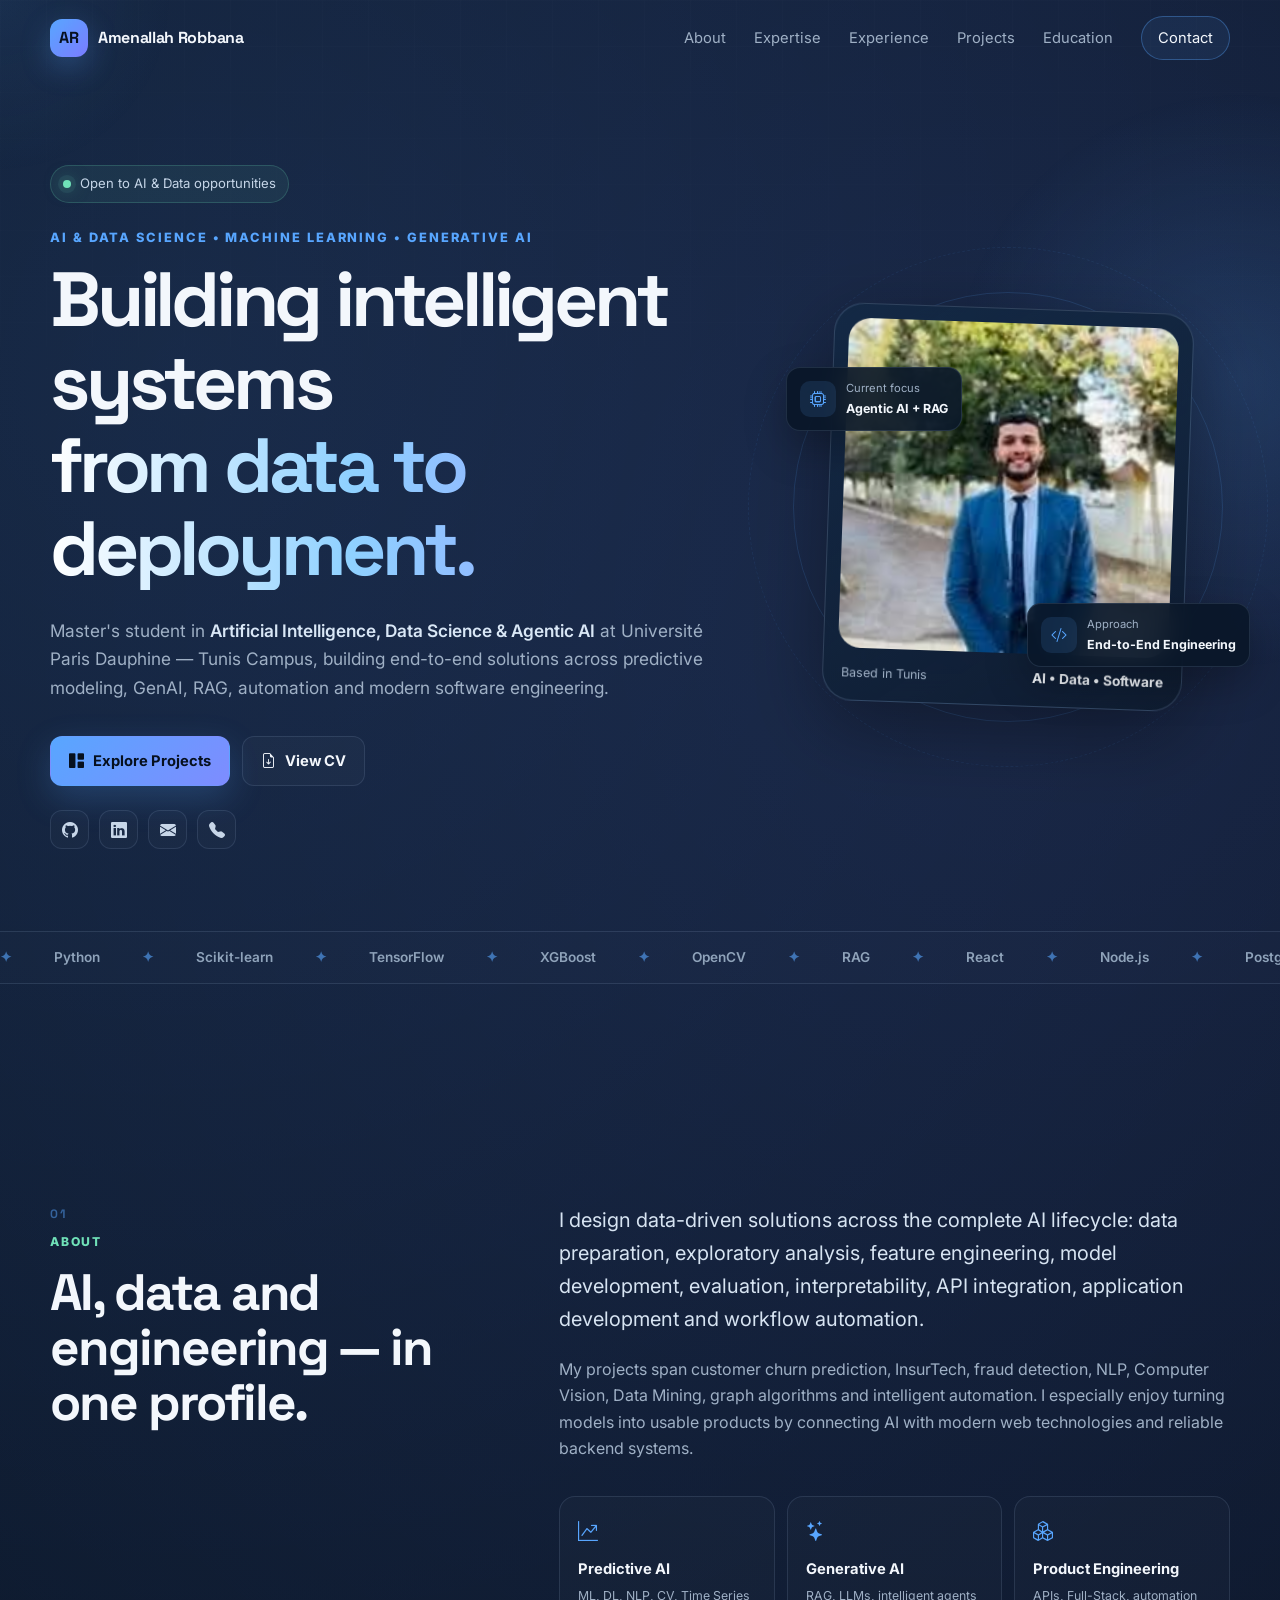
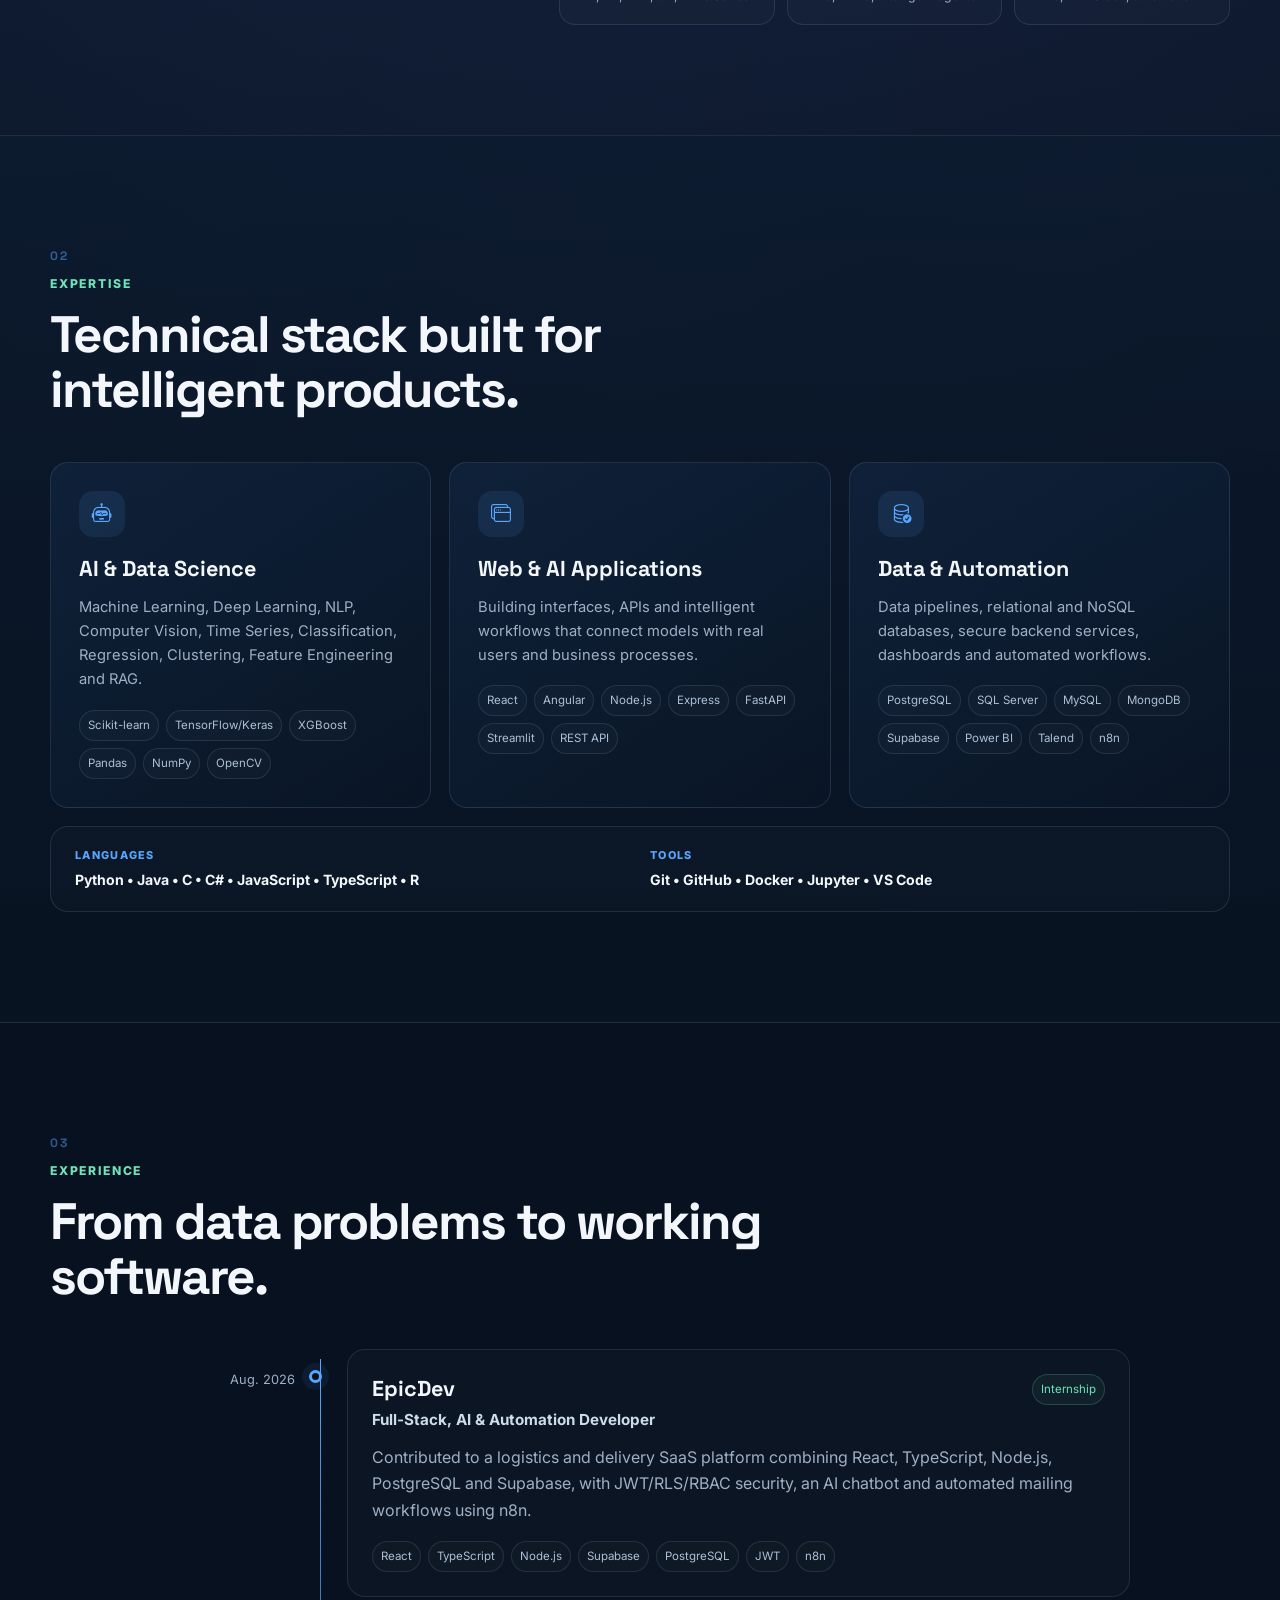
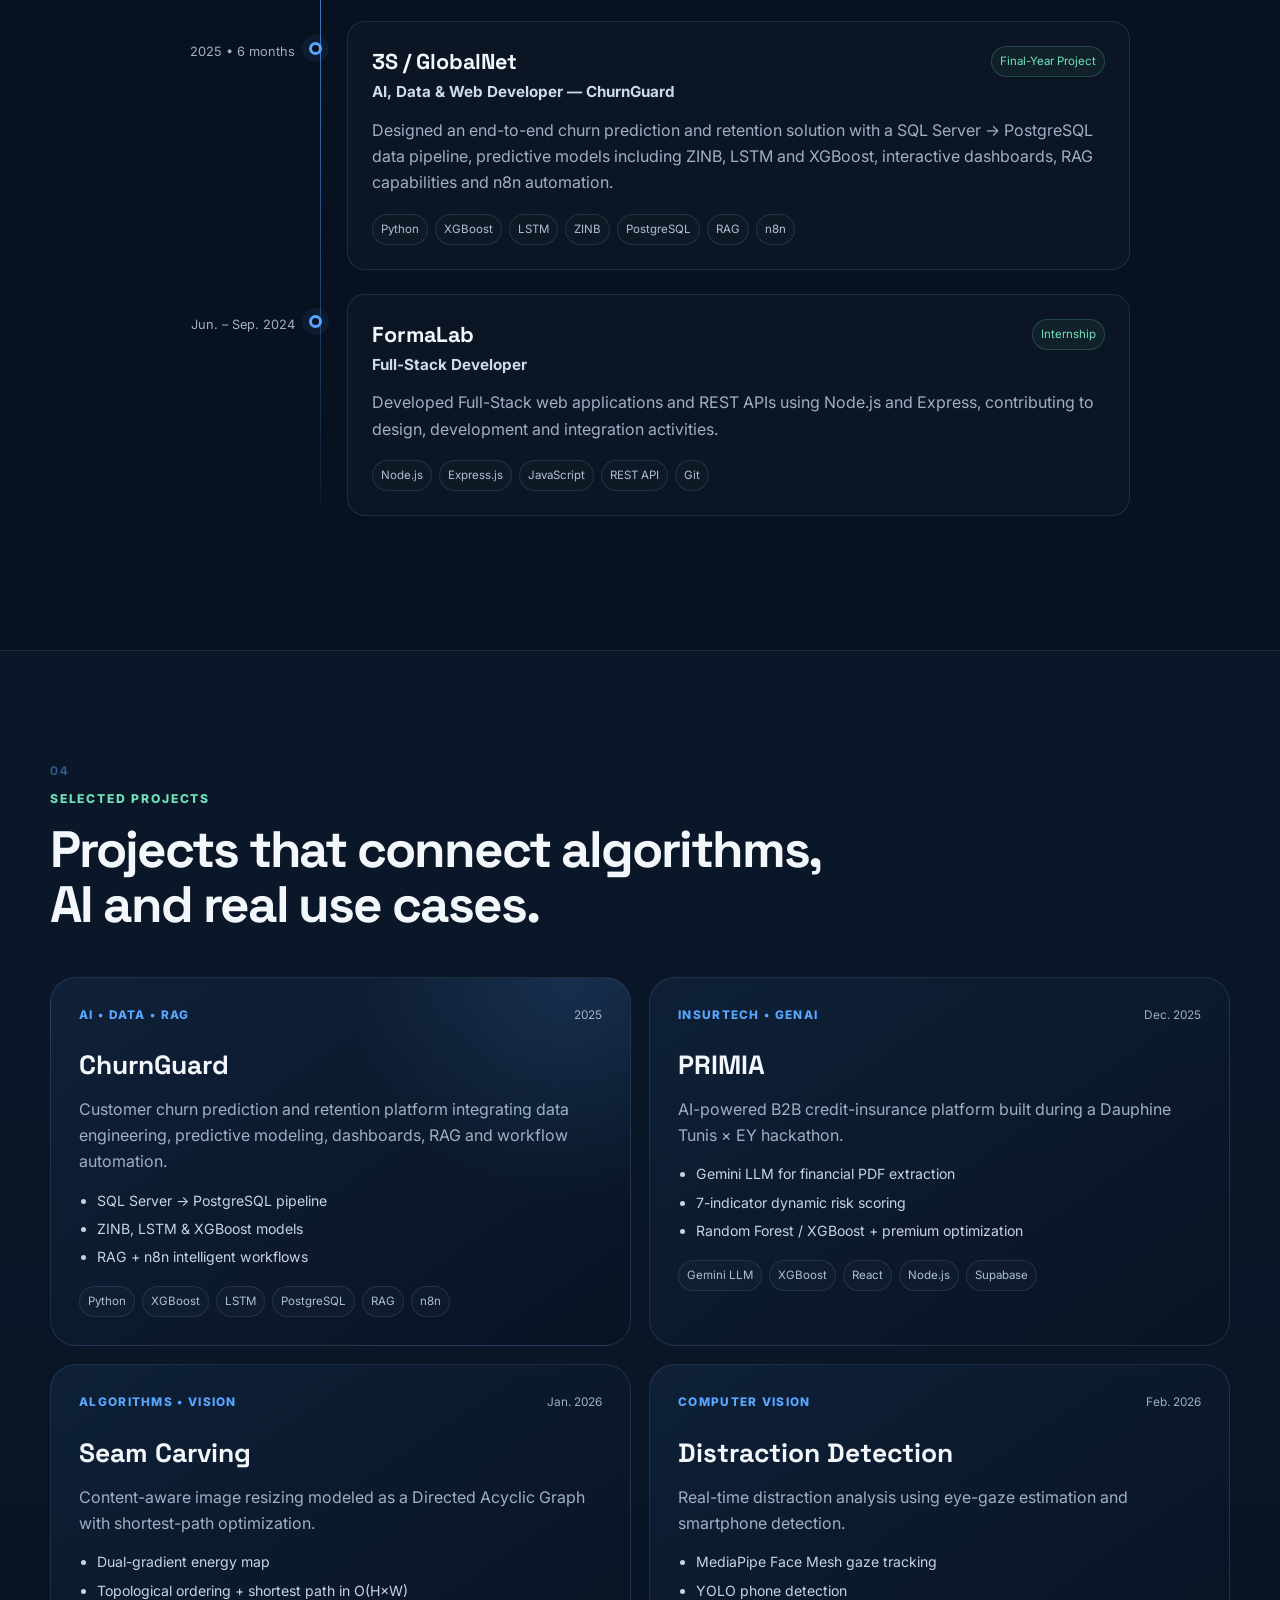
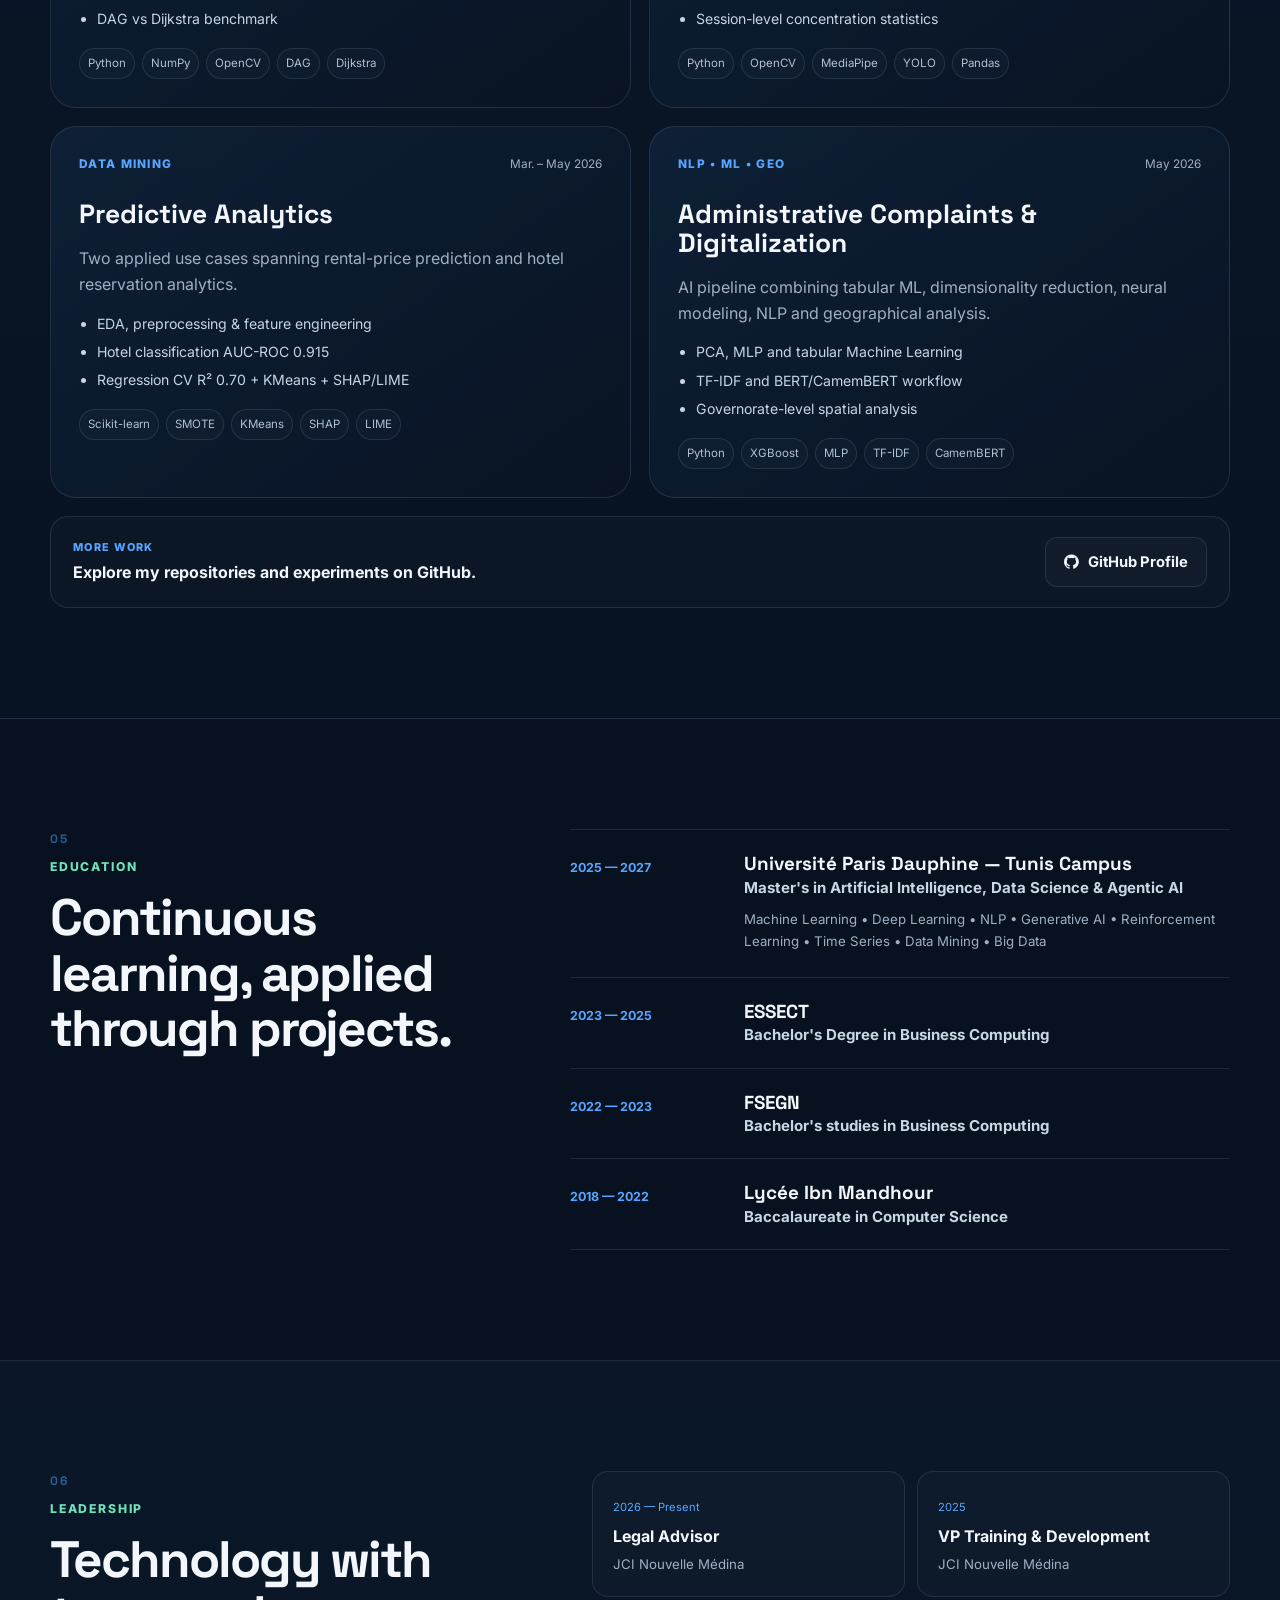
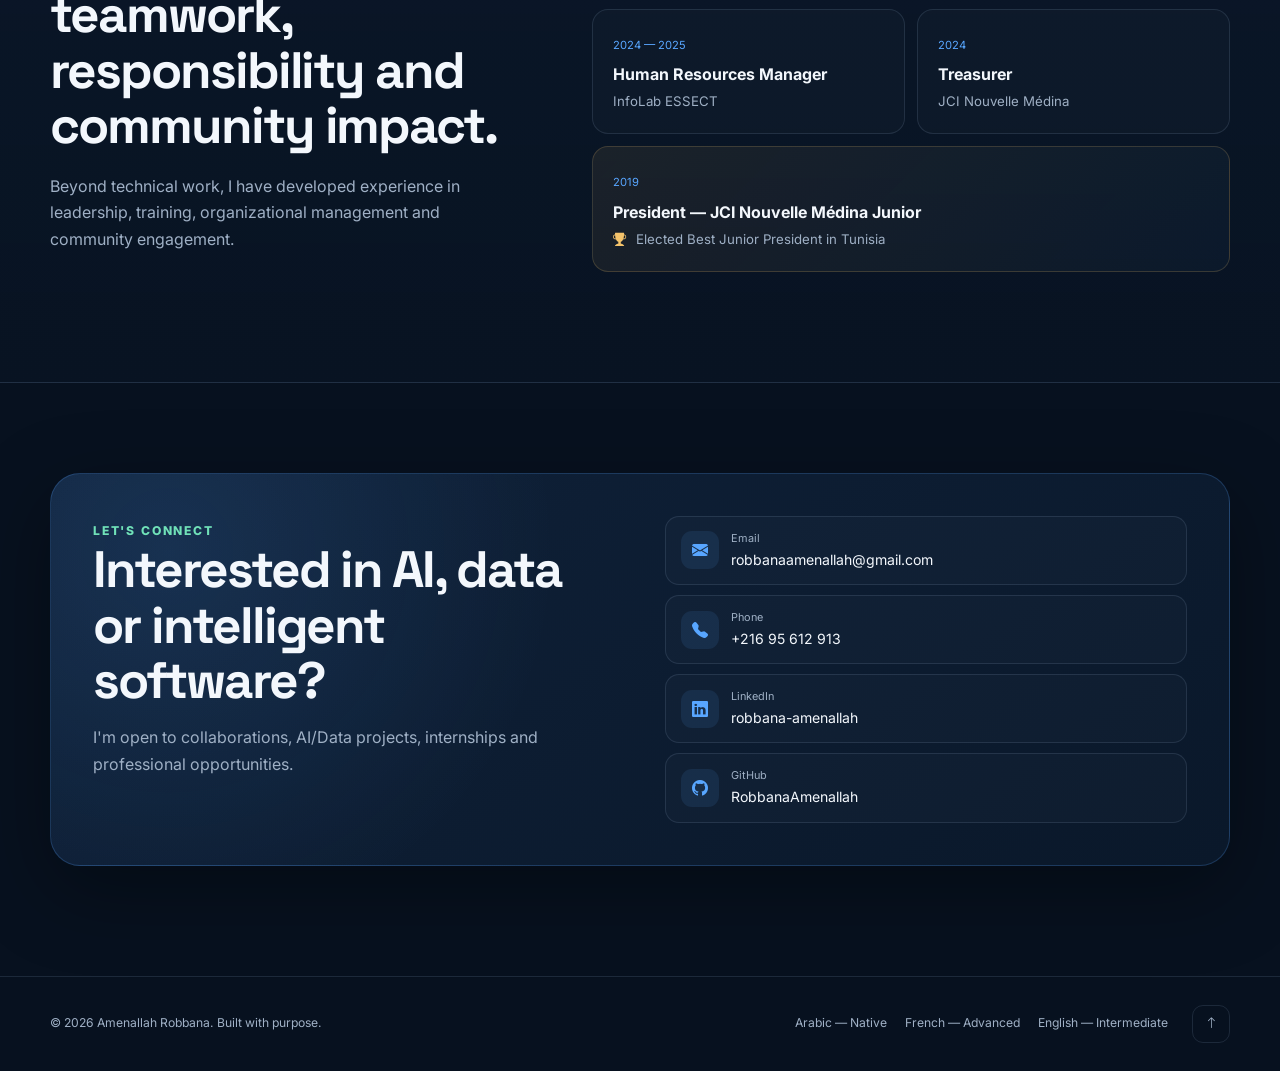
==== commit 7fd7557e: "feat: redesign portfolio with modern AI and Data Science experience" ====
--- a/index.html
+++ b/index.html
@@ -1,462 +1,351 @@
-<!DOCTYPE html>
+<!doctype html>
 <html lang="en">
-
 <head>
   <meta charset="utf-8">
-  <meta content="width=device-width, initial-scale=1.0" name="viewport">
-  <title>Mon Projet GitHub Pages - Robbana Amenallah</title>
-  <meta name="description" content="Bienvenue sur mon projet GitHub Pages où je présente mes compétences en développement web.">
-  <meta name="keywords" content="développement web, GitHub Pages, Robbana Amenallah, projets, portfolio">
-  <meta name="author" content="Robbana Amenallah">
-
-  <!-- Favicons -->
+  <meta name="viewport" content="width=device-width, initial-scale=1">
+  <title>Amenallah Robbana | AI & Data Science</title>
+  <meta name="description" content="Portfolio of Amenallah Robbana — AI & Data Science Master's student focused on Machine Learning, Deep Learning, Generative AI, Agentic AI and end-to-end intelligent applications.">
+  <meta name="keywords" content="Amenallah Robbana, AI, Data Science, Machine Learning, Deep Learning, Generative AI, RAG, Agentic AI, Computer Vision, NLP, Full-Stack">
+  <meta name="author" content="Amenallah Robbana">
+  <meta name="theme-color" content="#07111f">
+
   <link href="assets/img/favicon.png" rel="icon">
   <link href="assets/img/apple-touch-icon.png" rel="apple-touch-icon">
-
-  <!-- Fonts -->
-  <link href="https://fonts.googleapis.com" rel="preconnect">
-  <link href="https://fonts.gstatic.com" rel="preconnect" crossorigin>
-  <link
-    href="https://fonts.googleapis.com/css2?family=Roboto:ital,wght@0,100;0,300;0,400;0,500;0,700;0,900;1,100;1,300;1,400;1,500;1,700;1,900&family=Poppins:ital,wght@0,100;0,200;0,300;0,400;0,500;0,600;0,700;0,800;0,900;1,100;1,200;1,300;1,400;1,500;1,600;1,700;1,800;1,900&family=Raleway:ital,wght@0,100;0,200;0,300;0,400;0,500;0,600;0,700;0,800;0,900;1,100;1,200;1,300;1,400;1,500;1,600;1,700;1,800;1,900&display=swap"
-    rel="stylesheet">
-
-  <!-- Vendor CSS Files -->
-  <link href="assets/vendor/bootstrap/css/bootstrap.min.css" rel="stylesheet">
+  <link rel="preconnect" href="https://fonts.googleapis.com">
+  <link rel="preconnect" href="https://fonts.gstatic.com" crossorigin>
+  <link href="https://fonts.googleapis.com/css2?family=Inter:wght@400;500;600;700;800&family=Space+Grotesk:wght@500;600;700&display=swap" rel="stylesheet">
   <link href="assets/vendor/bootstrap-icons/bootstrap-icons.css" rel="stylesheet">
-  <link href="assets/vendor/aos/aos.css" rel="stylesheet">
-  <link href="assets/vendor/glightbox/css/glightbox.min.css" rel="stylesheet">
-  <link href="assets/vendor/swiper/swiper-bundle.min.css" rel="stylesheet">
-
-  <!-- Main CSS File -->
   <link href="assets/css/main.css" rel="stylesheet">
-
 </head>
-
-<body class="index-page">
-
-  <header id="header" class="header d-flex flex-column justify-content-center">
-
-    <i class="header-toggle d-xl-none bi bi-list"></i>
-
-    <nav id="navmenu" class="navmenu">
-      <ul>
-        <li><a href="#hero" class="active"><i class="bi bi-house navicon"></i><span>Home</span></a></li>
-        <li><a href="#about"><i class="bi bi-person navicon"></i><span>About</span></a></li>
-        <li><a href="#resume"><i class="bi bi-file-earmark-text navicon"></i><span>Resume</span></a></li>
-        <li><a href="#contact"><i class="bi bi-envelope navicon"></i><span>Contact</span></a></li>
-      </ul>
-    </nav>
-
+<body>
+  <div class="cursor-glow" aria-hidden="true"></div>
+
+  <header class="site-header" id="top">
+    <div class="container nav-wrap">
+      <a class="brand" href="#top" aria-label="Amenallah Robbana home">
+        <span class="brand-mark">AR</span>
+        <span>Amenallah Robbana</span>
+      </a>
+
+      <button class="nav-toggle" type="button" aria-label="Toggle navigation" aria-expanded="false">
+        <i class="bi bi-list"></i>
+      </button>
+
+      <nav class="main-nav" aria-label="Primary navigation">
+        <a href="#about">About</a>
+        <a href="#expertise">Expertise</a>
+        <a href="#experience">Experience</a>
+        <a href="#projects">Projects</a>
+        <a href="#education">Education</a>
+        <a href="#contact" class="nav-cta">Contact</a>
+      </nav>
+    </div>
   </header>
 
-  <main class="main">
-
-    <!-- Hero Section -->
-    <section id="hero" class="hero section light-background">
-
-      <img src="assets/img/1.jpg" alt="">
-
-      <div class="container" data-aos="zoom-out">
-        <div class="row justify-content-center">
-          <div class="col-lg-9">
-            <h2>Robbana Amenallah</h2>
-            <p>I'm <span class="typed" data-typed-items=" Developer, Freelancer ">Developer</span><span
-                class="typed-cursor typed-cursor--blink" aria-hidden="true"></span></p>
-            <div class="social-links">
-              <a href="https://github.com/RobbanaAmenallah"><i class="bi bi-github"></i></i></a>
-              <a href="https://www.facebook.com/Amenallah.Robbana.15?locale=fr_FR"><i class="bi bi-facebook"></i></a>
-              <a
-                href="https://www.instagram.com/robbana_amenallah/?igshid=ZDdkNTZiNTM%3D&fbclid=IwY2xjawFmKH5leHRuA2FlbQIxMAABHc1ttwECGQ7HfWP9YQX6g_-txDT6S0W5bFZIXjtAanounqBleVD9npvFUg_aem_yAm27unygQ0wvsLBQ3rEQg"><i
-                  class="bi bi-instagram"></i></a>
-              <a href="https://tn.linkedin.com/in/robbana-amenallah-a07a87180"><i class="bi bi-linkedin"></i></a>
-            </div>
-          </div>
-        </div>
-      </div>
-
-    </section><!-- /Hero Section -->
-
-    <!-- About Section -->
-    <section id="about" class="about section">
-
-      <!-- Section Title -->
-      <div class="container section-title" data-aos="fade-up">
-        <h2>About</h2>
-        <p>I am an ambitious and dynamic individual who is passionate about monitoring technology trends and innovation. My objective is to implement my academic knowledge to high-tech BI projects and provide added value.
-        </p>
-      </div><!-- End Section Title -->
-
-      <div class="container" data-aos="fade-up" data-aos-delay="100">
-
-        <div class="row gy-4 justify-content-center">
-          <div class="col-lg-4">
-            <img src="assets/img/1.jpg" class="img-fluid" alt="">
-          </div>
-          <div class="col-lg-8 content">
-            <h2>Web Developer.</h2>
-
-            <div class="row">
-              <div class="col-lg-6">
-                <ul>
-                  <li><i class="bi bi-chevron-right"></i> <strong>Birthday:</strong> <span>11 August 2023 </span></li>
-                  <li><i class="bi bi-chevron-right"></i> <strong>Phone:</strong> <span>+216.95.612.913</span></li>
-                  <li><i class="bi bi-chevron-right"></i> <strong>City:</strong> <span>Tunis, Tunisia</span></li>
-                </ul>
-              </div>
-              <div class="col-lg-6">
-                <ul>
-                  <li><i class="bi bi-chevron-right"></i> <strong>Degree:</strong> <span>license</span></li>
-                  <li><i class="bi bi-chevron-right"></i> <strong>Email:</strong>
-                    <span>robbanaamenallah@gmail.com</span></li>
-                  <li><i class="bi bi-chevron-right"></i> <strong>Freelance:</strong> <span>Available</span></li>
-                </ul>
-              </div>
-            </div>
-            <p>I am a dedicated web developer with experience in Node.js, Express, MongoDB, and Angular. I have a strong
-              passion for creating user-friendly applications and a relentless desire to learn and adapt to new
-              technologies. I thrive in collaborative environments where innovation is encouraged and am excited to
-              contribute my skills while continuously expanding my knowledge.</p>
-          </div>
-        </div>
-
-      </div>
-
-    </section><!-- /About Section -->
-
-    <!-- Stats Section -->
-    <section id="stats" class="stats section">
-
-      <div class="container" data-aos="fade-up" data-aos-delay="100">
-
-        <div class="row gy-4">
-
-          <div class="col-lg-3 col-md-6 d-flex flex-column align-items-center">
-            <i class="bi bi-emoji-smile"></i>
-            <div class="stats-item">
-              <span data-purecounter-start="0" data-purecounter-end="32" data-purecounter-duration="1"
-                class="purecounter"></span>
-              <p>Happy Clients</p>
-            </div>
-          </div><!-- End Stats Item -->
-
-          <div class="col-lg-3 col-md-6 d-flex flex-column align-items-center">
-            <i class="bi bi-journal-richtext"></i>
-            <div class="stats-item">
-              <span data-purecounter-start="0" data-purecounter-end="12" data-purecounter-duration="1"
-                class="purecounter"></span>
-              <p>Projects</p>
-            </div>
-          </div><!-- End Stats Item -->
-
-          <div class="col-lg-3 col-md-6 d-flex flex-column align-items-center">
-            <i class="bi bi-headset"></i>
-            <div class="stats-item">
-              <span data-purecounter-start="0" data-purecounter-end="320" data-purecounter-duration="1"
-                class="purecounter"></span>
-              <p>Hours Of Support</p>
-            </div>
-          </div><!-- End Stats Item -->
-
-          <div class="col-lg-3 col-md-6 d-flex flex-column align-items-center">
-            <i class="bi bi-people"></i>
-            <div class="stats-item">
-              <span data-purecounter-start="0" data-purecounter-end="2" data-purecounter-duration="1"
-                class="purecounter"></span>
-              <p>Hard Workers</p>
-            </div>
-          </div><!-- End Stats Item -->
-
-        </div>
-
-      </div>
-
-    </section><!-- /Stats Section -->
-
-    <!-- Skills Section -->
-    <section id="resume" class="resume section">
-
-      <!-- Section Title -->
-      <div class="container section-title" data-aos="fade-up">
-        <h2>Resume</h2>
-        <p>A dynamic and ambitious individual passionate about keeping up with technological trends and innovations, I
-          aim to apply my academic knowledge in Business Intelligence to high-tech, value-added projects.</p>
-      </div><!-- End Section Title -->
-
+  <main>
+    <section class="hero section-pad">
+      <div class="hero-grid container">
+        <div class="hero-copy reveal">
+          <span class="eyebrow"><span class="status-dot"></span> Open to AI & Data opportunities</span>
+          <p class="hero-kicker">AI & DATA SCIENCE • MACHINE LEARNING • GENERATIVE AI</p>
+          <h1>Building intelligent systems <span>from data to deployment.</span></h1>
+          <p class="hero-lead">
+            Master's student in <strong>Artificial Intelligence, Data Science & Agentic AI</strong> at
+            Université Paris Dauphine — Tunis Campus, building end-to-end solutions across predictive modeling,
+            GenAI, RAG, automation and modern software engineering.
+          </p>
+
+          <div class="hero-actions">
+            <a class="btn btn-primary" href="#projects"><i class="bi bi-grid-1x2-fill"></i> Explore Projects</a>
+            <a class="btn btn-ghost" href="assets/cv/CV-Robbana-Amenallah.pdf" target="_blank" rel="noopener"><i class="bi bi-file-earmark-arrow-down"></i> View CV</a>
+          </div>
+
+          <div class="hero-socials" aria-label="Social links">
+            <a href="https://github.com/RobbanaAmenallah" target="_blank" rel="noopener" aria-label="GitHub"><i class="bi bi-github"></i></a>
+            <a href="https://www.linkedin.com/in/robbana-amenallah/" target="_blank" rel="noopener" aria-label="LinkedIn"><i class="bi bi-linkedin"></i></a>
+            <a href="mailto:robbanaamenallah@gmail.com" aria-label="Email"><i class="bi bi-envelope-fill"></i></a>
+            <a href="tel:+21695612913" aria-label="Phone"><i class="bi bi-telephone-fill"></i></a>
+          </div>
+        </div>
+
+        <div class="hero-visual reveal reveal-delay-1">
+          <div class="visual-orbit orbit-a"></div>
+          <div class="visual-orbit orbit-b"></div>
+          <div class="portrait-card">
+            <div class="portrait-frame">
+              <img src="assets/img/amenallah-profile.jpg" alt="Amenallah Robbana">
+            </div>
+            <div class="portrait-meta">
+              <span>Based in Tunis</span>
+              <strong>AI • Data • Software</strong>
+            </div>
+          </div>
+          <div class="floating-card floating-ai">
+            <i class="bi bi-cpu"></i>
+            <div><small>Current focus</small><strong>Agentic AI + RAG</strong></div>
+          </div>
+          <div class="floating-card floating-code">
+            <i class="bi bi-code-slash"></i>
+            <div><small>Approach</small><strong>End-to-End Engineering</strong></div>
+          </div>
+        </div>
+      </div>
+
+      <div class="tech-marquee" aria-label="Core technologies">
+        <div class="marquee-track">
+          <span>Python</span><span>Scikit-learn</span><span>TensorFlow</span><span>XGBoost</span><span>OpenCV</span><span>RAG</span><span>React</span><span>Node.js</span><span>PostgreSQL</span><span>Supabase</span><span>n8n</span>
+          <span>Python</span><span>Scikit-learn</span><span>TensorFlow</span><span>XGBoost</span><span>OpenCV</span><span>RAG</span><span>React</span><span>Node.js</span><span>PostgreSQL</span><span>Supabase</span><span>n8n</span>
+        </div>
+      </div>
+    </section>
+
+    <section id="about" class="section-pad">
+      <div class="container section-grid about-grid">
+        <div class="section-heading reveal">
+          <span class="section-index">01</span>
+          <p class="section-label">About</p>
+          <h2>AI, data and engineering — in one profile.</h2>
+        </div>
+        <div class="about-copy reveal reveal-delay-1">
+          <p class="lead-copy">
+            I design data-driven solutions across the complete AI lifecycle: data preparation, exploratory analysis,
+            feature engineering, model development, evaluation, interpretability, API integration, application development
+            and workflow automation.
+          </p>
+          <p>
+            My projects span customer churn prediction, InsurTech, fraud detection, NLP, Computer Vision, Data Mining,
+            graph algorithms and intelligent automation. I especially enjoy turning models into usable products by connecting
+            AI with modern web technologies and reliable backend systems.
+          </p>
+          <div class="value-cards">
+            <article><i class="bi bi-graph-up-arrow"></i><strong>Predictive AI</strong><span>ML, DL, NLP, CV, Time Series</span></article>
+            <article><i class="bi bi-stars"></i><strong>Generative AI</strong><span>RAG, LLMs, intelligent agents</span></article>
+            <article><i class="bi bi-boxes"></i><strong>Product Engineering</strong><span>APIs, Full-Stack, automation</span></article>
+          </div>
+        </div>
+      </div>
+    </section>
+
+    <section id="expertise" class="section-pad section-surface">
       <div class="container">
-
-        <div class="row">
-
-          <div class="col-lg-6" data-aos="fade-up" data-aos-delay="100">
-            <h3 class="resume-title">Summary</h3>
-            <div class="resume-item pb-0">
-              <h4>Amen Allah Robbana</h4>
-              <p><em>Owner and Director of a Brand with a focus on innovation and technology.</em></p>
-              <ul>
-                <li>44 Résidence Somape, Nouvelle Médina Ben Arous, 2096</li>
-                <li>robbanaamenallah@gmail.com</li>
-                <li>+216.95.612.913</li>
-              </ul>
-            </div><!-- End Resume Item -->
-
-            <h3 class="resume-title">Education</h3>
-            <div class="resume-item">
-              <h4>HIGHER SCHOOL OF ECONOMIC AND COMMERCIAL SCIENCES</h4>
-              <h5>2022 - Present</h5>
-              <p><em>Tunis, Tunisia</em></p>
-              <p>Graduated with Honours in Computer Science.</p>
-            </div><!-- End Resume Item -->
-
-            <div class="resume-item">
-              <h4>Baccalaureate in Computer Science</h4>
-              <h5>Graduated - 2022</h5>
-              <p><em>Lycée Ibn Mandhour, Medina Jadida</em></p>
-              <p>Specialized in Computer Science.</p>
-            </div><!-- End Resume Item -->
-
-          </div>
-
-          <div class="col-lg-6" data-aos="fade-up" data-aos-delay="200">
-            <h3 class="resume-title">Professional Experience</h3>
-            <div class="resume-item">
-              <h4>Owner and Director of a Brand</h4>
-              <h5>2022 - Present</h5>
-              <p><em>3aj3ejni - Sales and Repair of Vapes</em></p>
-              <ul>
-                <li>Lead business operations and strategic direction.</li>
-                <li>Manage customer service and after-sales support.</li>
-              </ul>
-            </div><!-- End Resume Item -->
-
-            <div class="resume-item">
-              <h4>Internship</h4>
-              <h5>Montrons Consulting, Manzah 7</h5>
-              <h5>2020 - 2021</h5>
-              <ul>
-                <li>Assisted in various consulting projects, applying knowledge in BI.</li>
-                <li>Participated in team meetings and contributed to project planning.</li>
-              </ul>
-            </div><!-- End Resume Item -->
-
-            <h3 class="resume-title">Extracurricular Activities</h3>
-            <div class="resume-item">
-              <ul>
-                <li>Member of JCI Nouvelle Médina (2017 - Present)</li>
-                <li>Treasurer of InfoLab ESSECT (2023 - Present)</li>
-                <li>Treasurer of JCI Nouvelle Médina</li>
-                <li>President of JCI Nouvelle Médina Junior (2023 - 2024)</li>
-                <li>Named Best President (2019)</li>
-              </ul>
-            </div>
-          </div>
-
-        </div>
-
-      </div>
-    </section><!-- /Resume Section -->
-
-    <section id="skills" class="skills section">
-
-      <!-- Section Title -->
-      <div class="container section-title" data-aos="fade-up">
-        <h2>Skills</h2>
-      </div><!-- End Section Title -->
-
-      <div class="container" data-aos="fade-up" data-aos-delay="100">
-
-        <div class="row skills-content skills-animation">
-
-          <div class="col-lg-6">
-
-            <div class="progress">
-              <span class="skill"><span>HTML, CSS, JavaScript</span> <i class="val">100%</i></span>
-              <div class="progress-bar-wrap">
-                <div class="progress-bar" role="progressbar" aria-valuenow="100" aria-valuemin="0" aria-valuemax="100">
-                </div>
-              </div>
-            </div><!-- End Skills Item -->
-
-            <div class="progress">
-              <span class="skill"><span>Node.js, Express, MongoDB, Angular</span> <i class="val">90%</i></span>
-              <div class="progress-bar-wrap">
-                <div class="progress-bar" role="progressbar" aria-valuenow="90" aria-valuemin="0" aria-valuemax="100">
-                </div>
-              </div>
-            </div><!-- End Skills Item -->
-
-            <div class="progress">
-              <span class="skill"><span>Git, GitHub</span> <i class="val">75%</i></span>
-              <div class="progress-bar-wrap">
-                <div class="progress-bar" role="progressbar" aria-valuenow="75" aria-valuemin="0" aria-valuemax="100">
-                </div>
-              </div>
-            </div><!-- End Skills Item -->
-
-          </div>
-
-          <div class="col-lg-6">
-
-            <div class="progress">
-              <span class="skill"><span>RESTful APIs, Postman</span> <i class="val">80%</i></span>
-              <div class="progress-bar-wrap">
-                <div class="progress-bar" role="progressbar" aria-valuenow="80" aria-valuemin="0" aria-valuemax="100">
-                </div>
-              </div>
-            </div><!-- End Skills Item -->
-
-            <div class="progress">
-              <span class="skill"><span>WordPress</span> <i class="val">90%</i></span>
-              <div class="progress-bar-wrap">
-                <div class="progress-bar" role="progressbar" aria-valuenow="90" aria-valuemin="0" aria-valuemax="100">
-                </div>
-              </div>
-            </div><!-- End Skills Item -->
-
-            <div class="progress">
-              <span class="skill"><span>Problem-solving, Team collaboration, Eagerness to learn</span> <i
-                  class="val">85%</i></span>
-              <div class="progress-bar-wrap">
-                <div class="progress-bar" role="progressbar" aria-valuenow="85" aria-valuemin="0" aria-valuemax="100">
-                </div>
-              </div>
-            </div><!-- End Skills Item -->
-
-          </div>
-
-        </div>
-
-      </div>
-
-    </section><!-- /Skills Section -->
-
-
-
-    <!-- Contact Section -->
-    <section id="contact" class="contact section">
-
-      <!-- Section Title -->
-      <div class="container section-title" data-aos="fade-up">
-        <h2>Contact</h2>
-      </div><!-- End Section Title -->
-
-      <div class="container" data-aos="fade" data-aos-delay="100">
-
-        <div class="row gy-4">
-
-          <div class="col-lg-4">
-            <div class="info-item d-flex" data-aos="fade-up" data-aos-delay="200">
-              <i class="bi bi-geo-alt flex-shrink-0"></i>
-              <div>
-                <h3>Address</h3>
-                <p>44 Résidence Somape , Nouvelle
-                  Médina Ben Arous , 2096</p>
-              </div>
-            </div><!-- End Info Item -->
-
-            <div class="info-item d-flex" data-aos="fade-up" data-aos-delay="300">
-              <i class="bi bi-telephone flex-shrink-0"></i>
-              <div>
-                <h3>Call Us</h3>
-                <p>+216.95.612.913 </p>
-              </div>
-            </div><!-- End Info Item -->
-
-            <div class="info-item d-flex" data-aos="fade-up" data-aos-delay="400">
-              <i class="bi bi-envelope flex-shrink-0"></i>
-              <div>
-                <h3>Email Us</h3>
-                <p>robbanaamenallah@gmail.com</p>
-              </div>
-            </div><!-- End Info Item -->
-
-          </div>
-
-          <div class="col-lg-8">
-            <form action="forms/contact.php" method="post" class="php-email-form" data-aos="fade-up"
-              data-aos-delay="200">
-              <div class="row gy-4">
-
-                <div class="col-md-6">
-                  <input type="text" name="name" class="form-control" placeholder="Your Name" required="">
-                </div>
-
-                <div class="col-md-6 ">
-                  <input type="email" class="form-control" name="email" placeholder="Your Email" required="">
-                </div>
-
-                <div class="col-md-12">
-                  <input type="text" class="form-control" name="subject" placeholder="Subject" required="">
-                </div>
-
-                <div class="col-md-12">
-                  <textarea class="form-control" name="message" rows="6" placeholder="Message" required=""></textarea>
-                </div>
-
-                <div class="col-md-12 text-center">
-                  <div class="loading">Loading</div>
-                  <div class="error-message"></div>
-                  <div class="sent-message">Your message has been sent. Thank you!</div>
-
-                  <button type="submit">Send Message</button>
-                </div>
-
-              </div>
-            </form>
-          </div><!-- End Contact Form -->
-
-        </div>
-
-      </div>
-
-    </section><!-- /Contact Section -->
-
+        <div class="section-heading compact reveal">
+          <span class="section-index">02</span>
+          <p class="section-label">Expertise</p>
+          <h2>Technical stack built for intelligent products.</h2>
+        </div>
+
+        <div class="expertise-grid">
+          <article class="expertise-card reveal">
+            <div class="card-icon"><i class="bi bi-robot"></i></div>
+            <h3>AI & Data Science</h3>
+            <p>Machine Learning, Deep Learning, NLP, Computer Vision, Time Series, Classification, Regression, Clustering, Feature Engineering and RAG.</p>
+            <div class="chips"><span>Scikit-learn</span><span>TensorFlow/Keras</span><span>XGBoost</span><span>Pandas</span><span>NumPy</span><span>OpenCV</span></div>
+          </article>
+
+          <article class="expertise-card reveal reveal-delay-1">
+            <div class="card-icon"><i class="bi bi-window-stack"></i></div>
+            <h3>Web & AI Applications</h3>
+            <p>Building interfaces, APIs and intelligent workflows that connect models with real users and business processes.</p>
+            <div class="chips"><span>React</span><span>Angular</span><span>Node.js</span><span>Express</span><span>FastAPI</span><span>Streamlit</span><span>REST API</span></div>
+          </article>
+
+          <article class="expertise-card reveal reveal-delay-2">
+            <div class="card-icon"><i class="bi bi-database-check"></i></div>
+            <h3>Data & Automation</h3>
+            <p>Data pipelines, relational and NoSQL databases, secure backend services, dashboards and automated workflows.</p>
+            <div class="chips"><span>PostgreSQL</span><span>SQL Server</span><span>MySQL</span><span>MongoDB</span><span>Supabase</span><span>Power BI</span><span>Talend</span><span>n8n</span></div>
+          </article>
+        </div>
+
+        <div class="languages-strip reveal">
+          <div><span class="mini-label">Languages</span><strong>Python • Java • C • C# • JavaScript • TypeScript • R</strong></div>
+          <div><span class="mini-label">Tools</span><strong>Git • GitHub • Docker • Jupyter • VS Code</strong></div>
+        </div>
+      </div>
+    </section>
+
+    <section id="experience" class="section-pad">
+      <div class="container">
+        <div class="section-heading compact reveal">
+          <span class="section-index">03</span>
+          <p class="section-label">Experience</p>
+          <h2>From data problems to working software.</h2>
+        </div>
+
+        <div class="timeline">
+          <article class="timeline-item reveal">
+            <div class="timeline-date">Aug. 2026</div>
+            <div class="timeline-dot"></div>
+            <div class="timeline-card">
+              <div class="timeline-top"><h3>EpicDev</h3><span>Internship</span></div>
+              <h4>Full-Stack, AI & Automation Developer</h4>
+              <p>Contributed to a logistics and delivery SaaS platform combining React, TypeScript, Node.js, PostgreSQL and Supabase, with JWT/RLS/RBAC security, an AI chatbot and automated mailing workflows using n8n.</p>
+              <div class="chips"><span>React</span><span>TypeScript</span><span>Node.js</span><span>Supabase</span><span>PostgreSQL</span><span>JWT</span><span>n8n</span></div>
+            </div>
+          </article>
+
+          <article class="timeline-item reveal">
+            <div class="timeline-date">2025 • 6 months</div>
+            <div class="timeline-dot"></div>
+            <div class="timeline-card">
+              <div class="timeline-top"><h3>3S / GlobalNet</h3><span>Final-Year Project</span></div>
+              <h4>AI, Data & Web Developer — ChurnGuard</h4>
+              <p>Designed an end-to-end churn prediction and retention solution with a SQL Server → PostgreSQL data pipeline, predictive models including ZINB, LSTM and XGBoost, interactive dashboards, RAG capabilities and n8n automation.</p>
+              <div class="chips"><span>Python</span><span>XGBoost</span><span>LSTM</span><span>ZINB</span><span>PostgreSQL</span><span>RAG</span><span>n8n</span></div>
+            </div>
+          </article>
+
+          <article class="timeline-item reveal">
+            <div class="timeline-date">Jun. – Sep. 2024</div>
+            <div class="timeline-dot"></div>
+            <div class="timeline-card">
+              <div class="timeline-top"><h3>FormaLab</h3><span>Internship</span></div>
+              <h4>Full-Stack Developer</h4>
+              <p>Developed Full-Stack web applications and REST APIs using Node.js and Express, contributing to design, development and integration activities.</p>
+              <div class="chips"><span>Node.js</span><span>Express.js</span><span>JavaScript</span><span>REST API</span><span>Git</span></div>
+            </div>
+          </article>
+        </div>
+      </div>
+    </section>
+
+    <section id="projects" class="section-pad section-surface">
+      <div class="container">
+        <div class="section-heading compact reveal">
+          <span class="section-index">04</span>
+          <p class="section-label">Selected Projects</p>
+          <h2>Projects that connect algorithms, AI and real use cases.</h2>
+        </div>
+
+        <div class="projects-grid">
+          <article class="project-card project-featured reveal">
+            <div class="project-head"><span class="project-type">AI • Data • RAG</span><span class="project-year">2025</span></div>
+            <h3>ChurnGuard</h3>
+            <p>Customer churn prediction and retention platform integrating data engineering, predictive modeling, dashboards, RAG and workflow automation.</p>
+            <ul><li>SQL Server → PostgreSQL pipeline</li><li>ZINB, LSTM & XGBoost models</li><li>RAG + n8n intelligent workflows</li></ul>
+            <div class="chips"><span>Python</span><span>XGBoost</span><span>LSTM</span><span>PostgreSQL</span><span>RAG</span><span>n8n</span></div>
+          </article>
+
+          <article class="project-card reveal reveal-delay-1">
+            <div class="project-head"><span class="project-type">InsurTech • GenAI</span><span class="project-year">Dec. 2025</span></div>
+            <h3>PRIMIA</h3>
+            <p>AI-powered B2B credit-insurance platform built during a Dauphine Tunis × EY hackathon.</p>
+            <ul><li>Gemini LLM for financial PDF extraction</li><li>7-indicator dynamic risk scoring</li><li>Random Forest / XGBoost + premium optimization</li></ul>
+            <div class="chips"><span>Gemini LLM</span><span>XGBoost</span><span>React</span><span>Node.js</span><span>Supabase</span></div>
+          </article>
+
+          <article class="project-card reveal">
+            <div class="project-head"><span class="project-type">Algorithms • Vision</span><span class="project-year">Jan. 2026</span></div>
+            <h3>Seam Carving</h3>
+            <p>Content-aware image resizing modeled as a Directed Acyclic Graph with shortest-path optimization.</p>
+            <ul><li>Dual-gradient energy map</li><li>Topological ordering + shortest path in O(H×W)</li><li>DAG vs Dijkstra benchmark</li></ul>
+            <div class="chips"><span>Python</span><span>NumPy</span><span>OpenCV</span><span>DAG</span><span>Dijkstra</span></div>
+          </article>
+
+          <article class="project-card reveal reveal-delay-1">
+            <div class="project-head"><span class="project-type">Computer Vision</span><span class="project-year">Feb. 2026</span></div>
+            <h3>Distraction Detection</h3>
+            <p>Real-time distraction analysis using eye-gaze estimation and smartphone detection.</p>
+            <ul><li>MediaPipe Face Mesh gaze tracking</li><li>YOLO phone detection</li><li>Session-level concentration statistics</li></ul>
+            <div class="chips"><span>Python</span><span>OpenCV</span><span>MediaPipe</span><span>YOLO</span><span>Pandas</span></div>
+          </article>
+
+          <article class="project-card reveal">
+            <div class="project-head"><span class="project-type">Data Mining</span><span class="project-year">Mar. – May 2026</span></div>
+            <h3>Predictive Analytics</h3>
+            <p>Two applied use cases spanning rental-price prediction and hotel reservation analytics.</p>
+            <ul><li>EDA, preprocessing & feature engineering</li><li>Hotel classification AUC-ROC 0.915</li><li>Regression CV R² 0.70 + KMeans + SHAP/LIME</li></ul>
+            <div class="chips"><span>Scikit-learn</span><span>SMOTE</span><span>KMeans</span><span>SHAP</span><span>LIME</span></div>
+          </article>
+
+          <article class="project-card reveal reveal-delay-1">
+            <div class="project-head"><span class="project-type">NLP • ML • Geo</span><span class="project-year">May 2026</span></div>
+            <h3>Administrative Complaints & Digitalization</h3>
+            <p>AI pipeline combining tabular ML, dimensionality reduction, neural modeling, NLP and geographical analysis.</p>
+            <ul><li>PCA, MLP and tabular Machine Learning</li><li>TF-IDF and BERT/CamemBERT workflow</li><li>Governorate-level spatial analysis</li></ul>
+            <div class="chips"><span>Python</span><span>XGBoost</span><span>MLP</span><span>TF-IDF</span><span>CamemBERT</span></div>
+          </article>
+        </div>
+
+        <div class="projects-cta reveal">
+          <div><span class="mini-label">More work</span><strong>Explore my repositories and experiments on GitHub.</strong></div>
+          <a class="btn btn-ghost" href="https://github.com/RobbanaAmenallah" target="_blank" rel="noopener"><i class="bi bi-github"></i> GitHub Profile</a>
+        </div>
+      </div>
+    </section>
+
+    <section id="education" class="section-pad">
+      <div class="container education-layout">
+        <div class="section-heading reveal">
+          <span class="section-index">05</span>
+          <p class="section-label">Education</p>
+          <h2>Continuous learning, applied through projects.</h2>
+        </div>
+
+        <div class="education-list reveal reveal-delay-1">
+          <article>
+            <div class="edu-date">2025 — 2027</div>
+            <div><h3>Université Paris Dauphine — Tunis Campus</h3><h4>Master's in Artificial Intelligence, Data Science & Agentic AI</h4><p>Machine Learning • Deep Learning • NLP • Generative AI • Reinforcement Learning • Time Series • Data Mining • Big Data</p></div>
+          </article>
+          <article>
+            <div class="edu-date">2023 — 2025</div>
+            <div><h3>ESSECT</h3><h4>Bachelor's Degree in Business Computing</h4></div>
+          </article>
+          <article>
+            <div class="edu-date">2022 — 2023</div>
+            <div><h3>FSEGN</h3><h4>Bachelor's studies in Business Computing</h4></div>
+          </article>
+          <article>
+            <div class="edu-date">2018 — 2022</div>
+            <div><h3>Lycée Ibn Mandhour</h3><h4>Baccalaureate in Computer Science</h4></div>
+          </article>
+        </div>
+      </div>
+    </section>
+
+    <section class="section-pad section-surface" id="leadership">
+      <div class="container leadership-grid">
+        <div class="section-heading reveal">
+          <span class="section-index">06</span>
+          <p class="section-label">Leadership</p>
+          <h2>Technology with teamwork, responsibility and community impact.</h2>
+          <p class="section-note">Beyond technical work, I have developed experience in leadership, training, organizational management and community engagement.</p>
+        </div>
+        <div class="leadership-cards reveal reveal-delay-1">
+          <article><span>2026 — Present</span><strong>Legal Advisor</strong><p>JCI Nouvelle Médina</p></article>
+          <article><span>2025</span><strong>VP Training & Development</strong><p>JCI Nouvelle Médina</p></article>
+          <article><span>2024 — 2025</span><strong>Human Resources Manager</strong><p>InfoLab ESSECT</p></article>
+          <article><span>2024</span><strong>Treasurer</strong><p>JCI Nouvelle Médina</p></article>
+          <article class="leadership-award"><span>2019</span><strong>President — JCI Nouvelle Médina Junior</strong><p><i class="bi bi-trophy-fill"></i> Elected Best Junior President in Tunisia</p></article>
+        </div>
+      </div>
+    </section>
+
+    <section id="contact" class="section-pad contact-section">
+      <div class="container contact-card reveal">
+        <div class="contact-copy">
+          <span class="section-label">Let's connect</span>
+          <h2>Interested in AI, data or intelligent software?</h2>
+          <p>I'm open to collaborations, AI/Data projects, internships and professional opportunities.</p>
+        </div>
+        <div class="contact-links">
+          <a href="mailto:robbanaamenallah@gmail.com"><i class="bi bi-envelope-fill"></i><span><small>Email</small>robbanaamenallah@gmail.com</span></a>
+          <a href="tel:+21695612913"><i class="bi bi-telephone-fill"></i><span><small>Phone</small>+216 95 612 913</span></a>
+          <a href="https://www.linkedin.com/in/robbana-amenallah/" target="_blank" rel="noopener"><i class="bi bi-linkedin"></i><span><small>LinkedIn</small>robbana-amenallah</span></a>
+          <a href="https://github.com/RobbanaAmenallah" target="_blank" rel="noopener"><i class="bi bi-github"></i><span><small>GitHub</small>RobbanaAmenallah</span></a>
+        </div>
+      </div>
+    </section>
   </main>
 
-  <footer id="footer" class="footer position-relative light-background">
-    <div class="container">
-      <h3 class="sitename">Robbana Amenallah</h3>
-      <div class="social-links d-flex justify-content-center">
-        <a href="https://github.com/RobbanaAmenallah"><i class="bi bi-github"></i></a>
-        <a href="https://www.facebook.com/Amenallah.Robbana.15?locale=fr_FR"><i class="bi bi-facebook"></i></a>
-        <a href="https://www.instagram.com/robbana_amenallah/?igshid=ZDdkNTZiNTM%3D&fbclid=IwY2xjawFmKH5leHRuA2FlbQIxMAABHc1ttwECGQ7HfWP9YQX6g_-txDT6S0W5bFZIXjtAanounqBleVD9npvFUg_aem_yAm27unygQ0wvsLBQ3rEQg"><i class="bi bi-instagram"></i></a>
-        <a href="https://tn.linkedin.com/in/robbana-amenallah-a07a87180"><i class="bi bi-linkedin"></i></a>
-      </div>
-      <div class="container">
-        <div class="copyright">
-          <span>Copyright</span> <strong class="px-1 sitename">Alex Smith</strong> <span>All Rights Reserved</span>
-        </div>
-        <div class="credits">
-          <!-- All the links in the footer should remain intact. -->
-          <!-- You can delete the links only if you've purchased the pro version. -->
-          <!-- Licensing information: https://bootstrapmade.com/license/ -->
-          <!-- Purchase the pro version with working PHP/AJAX contact form: [buy-url] -->
-          Designed by <a href="https://bootstrapmade.com/">BootstrapMade</a>
-        </div>
-      </div>
+  <footer class="site-footer">
+    <div class="container footer-inner">
+      <p>© <span id="year"></span> Amenallah Robbana. Built with purpose.</p>
+      <div><span>Arabic — Native</span><span>French — Advanced</span><span>English — Intermediate</span></div>
+      <a href="#top" aria-label="Back to top"><i class="bi bi-arrow-up"></i></a>
     </div>
   </footer>
 
-  <!-- Scroll Top -->
-  <a href="#" id="scroll-top" class="scroll-top d-flex align-items-center justify-content-center"><i
-      class="bi bi-arrow-up-short"></i></a>
-
-  <!-- Preloader -->
-  <div id="preloader"></div>
-
-  <!-- Vendor JS Files -->
-  <script src="assets/vendor/bootstrap/js/bootstrap.bundle.min.js"></script>
-  <script src="assets/vendor/php-email-form/validate.js"></script>
-  <script src="assets/vendor/aos/aos.js"></script>
-  <script src="assets/vendor/typed.js/typed.umd.js"></script>
-  <script src="assets/vendor/purecounter/purecounter_vanilla.js"></script>
-  <script src="assets/vendor/waypoints/noframework.waypoints.js"></script>
-  <script src="assets/vendor/glightbox/js/glightbox.min.js"></script>
-  <script src="assets/vendor/imagesloaded/imagesloaded.pkgd.min.js"></script>
-  <script src="assets/vendor/isotope-layout/isotope.pkgd.min.js"></script>
-  <script src="assets/vendor/swiper/swiper-bundle.min.js"></script>
-
-  <!-- Main JS File -->
   <script src="assets/js/main.js"></script>
-
 </body>
-
-</html>+</html>
--- a/assets/css/main.css
+++ b/assets/css/main.css
@@ -0,0 +1,247 @@
+:root {
+  --bg: #07111f;
+  --bg-soft: #0b1728;
+  --surface: rgba(16, 31, 52, .72);
+  --surface-strong: #10223a;
+  --text: #f3f7fc;
+  --muted: #9fb0c5;
+  --line: rgba(151, 178, 211, .15);
+  --primary: #58a6ff;
+  --primary-2: #7a7cff;
+  --accent: #70e1b8;
+  --warning: #f4c36b;
+  --shadow: 0 24px 80px rgba(0,0,0,.35);
+  --radius-lg: 26px;
+  --radius-md: 18px;
+  --container: 1180px;
+}
+* { box-sizing: border-box; }
+html { scroll-behavior: smooth; }
+body {
+  margin: 0;
+  font-family: "Inter", sans-serif;
+  background:
+    radial-gradient(circle at 15% 5%, rgba(88,166,255,.13), transparent 28%),
+    radial-gradient(circle at 80% 8%, rgba(122,124,255,.12), transparent 28%),
+    var(--bg);
+  color: var(--text);
+  line-height: 1.65;
+  overflow-x: hidden;
+}
+body::before {
+  content: "";
+  position: fixed; inset: 0; pointer-events: none; z-index: -2;
+  background-image: linear-gradient(rgba(255,255,255,.018) 1px, transparent 1px), linear-gradient(90deg, rgba(255,255,255,.018) 1px, transparent 1px);
+  background-size: 46px 46px;
+  mask-image: linear-gradient(to bottom, rgba(0,0,0,.55), transparent 85%);
+}
+a { color: inherit; text-decoration: none; }
+img { max-width: 100%; display: block; }
+.container { width: min(calc(100% - 40px), var(--container)); margin-inline: auto; }
+.section-pad { padding: 110px 0; }
+.section-surface { background: linear-gradient(180deg, rgba(13,28,48,.65), rgba(9,20,35,.8)); border-block: 1px solid var(--line); }
+
+.site-header {
+  position: fixed; top: 0; left: 0; right: 0; z-index: 1000;
+  padding: 16px 0;
+  transition: .3s ease;
+}
+.site-header.scrolled { background: rgba(7,17,31,.82); backdrop-filter: blur(18px); border-bottom: 1px solid var(--line); box-shadow: 0 12px 35px rgba(0,0,0,.15); }
+.nav-wrap { display: flex; align-items: center; justify-content: space-between; gap: 24px; }
+.brand { display: flex; align-items: center; gap: 10px; font-family: "Space Grotesk",sans-serif; font-weight: 700; letter-spacing: -.02em; }
+.brand-mark { width: 38px; height: 38px; display:grid; place-items:center; border-radius: 12px; background: linear-gradient(135deg,var(--primary),var(--primary-2)); color:#07111f; font-weight:800; box-shadow: 0 10px 30px rgba(88,166,255,.28); }
+.main-nav { display:flex; align-items:center; gap: 28px; font-size: .92rem; color: var(--muted); }
+.main-nav a { transition: .2s ease; }
+.main-nav a:hover { color: var(--text); }
+.nav-cta { border:1px solid rgba(88,166,255,.35); border-radius:999px; padding:9px 16px; color:var(--text)!important; background:rgba(88,166,255,.08); }
+.nav-toggle { display:none; border:0; background:transparent; color:var(--text); font-size:1.8rem; }
+
+.hero { padding-top: 165px; min-height: 100vh; display:flex; flex-direction:column; justify-content:center; position:relative; overflow:hidden; }
+.hero::after { content:""; position:absolute; width:600px; height:600px; border-radius:50%; background:radial-gradient(circle,rgba(88,166,255,.16),transparent 68%); right:-260px; top:80px; pointer-events:none; }
+.hero-grid { display:grid; grid-template-columns: 1.2fr .8fr; gap:70px; align-items:center; }
+.eyebrow { display:inline-flex; align-items:center; gap:9px; color:#c6d6e8; background:rgba(112,225,184,.07); border:1px solid rgba(112,225,184,.2); border-radius:999px; padding:7px 12px; font-size:.82rem; }
+.status-dot { width:8px; height:8px; border-radius:50%; background:var(--accent); box-shadow:0 0 0 5px rgba(112,225,184,.08),0 0 18px rgba(112,225,184,.55); }
+.hero-kicker { margin:24px 0 10px; color:var(--primary); font-size:.8rem; letter-spacing:.15em; font-weight:800; }
+h1,h2,h3,h4 { font-family:"Space Grotesk",sans-serif; margin:0; line-height:1.08; }
+.hero h1 { font-size: clamp(3rem,6vw,5.7rem); letter-spacing:-.055em; max-width:900px; }
+.hero h1 span { display:block; background:linear-gradient(90deg,#ffffff 0%,#8fd1ff 45%,#9497ff 100%); -webkit-background-clip:text; color:transparent; }
+.hero-lead { max-width:760px; margin:27px 0 0; font-size:1.08rem; color:var(--muted); }
+.hero-lead strong { color:#d9e7f6; font-weight:600; }
+.hero-actions { display:flex; flex-wrap:wrap; gap:12px; margin-top:34px; }
+.btn { display:inline-flex; align-items:center; justify-content:center; gap:9px; padding:12px 18px; border-radius:12px; font-weight:700; font-size:.92rem; transition:.25s ease; border:1px solid transparent; }
+.btn:hover { transform:translateY(-2px); }
+.btn-primary { background:linear-gradient(135deg,var(--primary),#7e8cff); color:#06101e; box-shadow:0 12px 34px rgba(88,166,255,.22); }
+.btn-ghost { color:var(--text); border-color:var(--line); background:rgba(255,255,255,.025); }
+.btn-ghost:hover { border-color:rgba(88,166,255,.45); background:rgba(88,166,255,.08); }
+.hero-socials { display:flex; gap:10px; margin-top:24px; }
+.hero-socials a { width:39px; height:39px; display:grid; place-items:center; border:1px solid var(--line); border-radius:12px; color:#c7d6e8; background:rgba(255,255,255,.02); transition:.2s ease; }
+.hero-socials a:hover { color:white; border-color:rgba(88,166,255,.4); transform:translateY(-2px); }
+
+.hero-visual { min-height:520px; position:relative; display:grid; place-items:center; }
+.portrait-card { width:min(360px,82vw); padding:14px; border:1px solid rgba(145,172,205,.25); border-radius:30px; background:linear-gradient(145deg,rgba(18,40,68,.92),rgba(11,24,42,.75)); backdrop-filter:blur(16px); box-shadow:var(--shadow); transform:rotate(2deg); position:relative; z-index:2; }
+.portrait-frame { border-radius:22px; overflow:hidden; aspect-ratio:1/1; background:#10243d; }
+.portrait-frame img { width:100%; height:100%; object-fit:cover; }
+.portrait-meta { display:flex; justify-content:space-between; align-items:flex-end; gap:12px; padding:13px 4px 2px; }
+.portrait-meta span { color:var(--muted); font-size:.78rem; }
+.portrait-meta strong { font-size:.86rem; }
+.visual-orbit { position:absolute; border:1px solid rgba(88,166,255,.16); border-radius:50%; }
+.orbit-a { width:430px; height:430px; animation:spin 18s linear infinite; }
+.orbit-b { width:520px; height:520px; border-style:dashed; opacity:.55; animation:spinReverse 28s linear infinite; }
+.floating-card { position:absolute; z-index:3; display:flex; align-items:center; gap:10px; padding:11px 13px; border:1px solid var(--line); background:rgba(9,23,40,.9); border-radius:14px; box-shadow:0 16px 42px rgba(0,0,0,.25); backdrop-filter:blur(14px); }
+.floating-card i { width:36px; height:36px; display:grid; place-items:center; border-radius:10px; background:rgba(88,166,255,.12); color:var(--primary); }
+.floating-card small,.floating-card strong { display:block; }
+.floating-card small { color:var(--muted); font-size:.7rem; }
+.floating-card strong { font-size:.78rem; margin-top:1px; }
+.floating-ai { left:0; top:120px; animation:float 4.3s ease-in-out infinite; }
+.floating-code { right:-20px; bottom:100px; animation:float 5s ease-in-out .7s infinite; }
+.tech-marquee { width:100%; overflow:hidden; margin-top:82px; border-block:1px solid var(--line); background:rgba(255,255,255,.012); }
+.marquee-track { width:max-content; display:flex; gap:42px; padding:14px 0; animation:marquee 30s linear infinite; color:#8fa3ba; font-size:.85rem; font-weight:600; }
+.marquee-track span::before { content:"✦"; margin-right:42px; color:rgba(88,166,255,.6); }
+
+.section-grid { display:grid; grid-template-columns:.78fr 1.22fr; gap:80px; }
+.section-heading { position:relative; }
+.section-heading.compact { max-width:780px; margin-bottom:44px; }
+.section-index { display:block; color:rgba(88,166,255,.5); font-family:"Space Grotesk",sans-serif; font-size:.76rem; font-weight:700; letter-spacing:.13em; margin-bottom:8px; }
+.section-label { color:var(--accent); text-transform:uppercase; letter-spacing:.15em; font-size:.76rem; font-weight:800; margin:0 0 13px; }
+.section-heading h2 { font-size:clamp(2.1rem,4vw,3.65rem); letter-spacing:-.04em; }
+.section-note { color:var(--muted); max-width:570px; margin-top:20px; }
+.about-copy { color:var(--muted); }
+.lead-copy { font-size:1.25rem; color:#d7e4f2; margin-top:0; }
+.value-cards { display:grid; grid-template-columns:repeat(3,1fr); gap:12px; margin-top:35px; }
+.value-cards article { border:1px solid var(--line); border-radius:16px; padding:18px; background:rgba(255,255,255,.018); }
+.value-cards i { color:var(--primary); font-size:1.25rem; }
+.value-cards strong,.value-cards span { display:block; }
+.value-cards strong { margin-top:9px; color:var(--text); font-size:.92rem; }
+.value-cards span { font-size:.77rem; margin-top:4px; }
+
+.expertise-grid { display:grid; grid-template-columns:repeat(3,1fr); gap:18px; }
+.expertise-card { padding:28px; border:1px solid var(--line); border-radius:var(--radius-md); background:linear-gradient(145deg,rgba(18,38,64,.7),rgba(10,22,38,.7)); transition:.25s ease; }
+.expertise-card:hover,.project-card:hover { transform:translateY(-4px); border-color:rgba(88,166,255,.32); }
+.card-icon { width:46px; height:46px; display:grid; place-items:center; border-radius:14px; background:rgba(88,166,255,.1); color:var(--primary); font-size:1.25rem; }
+.expertise-card h3 { margin-top:20px; font-size:1.35rem; }
+.expertise-card p { color:var(--muted); font-size:.92rem; }
+.chips { display:flex; flex-wrap:wrap; gap:7px; margin-top:18px; }
+.chips span { color:#adc0d5; font-size:.72rem; padding:5px 8px; border:1px solid var(--line); border-radius:999px; background:rgba(255,255,255,.018); }
+.languages-strip { display:grid; grid-template-columns:1fr 1fr; gap:20px; margin-top:18px; border:1px solid var(--line); border-radius:var(--radius-md); padding:20px 24px; background:rgba(255,255,255,.016); }
+.languages-strip > div { display:flex; flex-direction:column; gap:3px; }
+.mini-label { color:var(--primary); text-transform:uppercase; letter-spacing:.12em; font-size:.68rem; font-weight:800; }
+.languages-strip strong { font-size:.88rem; }
+
+.timeline { position:relative; max-width:980px; margin:0 auto; }
+.timeline::before { content:""; position:absolute; left:170px; top:10px; bottom:10px; width:1px; background:linear-gradient(var(--primary),rgba(88,166,255,.08)); }
+.timeline-item { display:grid; grid-template-columns:145px 24px 1fr; gap:14px; margin-bottom:24px; position:relative; }
+.timeline-date { color:var(--muted); font-size:.8rem; text-align:right; padding-top:20px; }
+.timeline-dot { width:13px; height:13px; background:var(--bg); border:3px solid var(--primary); border-radius:50%; margin-top:21px; position:relative; z-index:2; box-shadow:0 0 0 7px rgba(88,166,255,.08); }
+.timeline-card { border:1px solid var(--line); border-radius:var(--radius-md); padding:24px; background:rgba(255,255,255,.018); }
+.timeline-top { display:flex; align-items:center; justify-content:space-between; gap:14px; }
+.timeline-top h3 { font-size:1.35rem; }
+.timeline-top span { color:var(--accent); font-size:.72rem; border:1px solid rgba(112,225,184,.2); background:rgba(112,225,184,.06); padding:5px 8px; border-radius:999px; }
+.timeline-card h4 { font-family:"Inter",sans-serif; font-size:.95rem; color:#cddbeb; margin-top:7px; }
+.timeline-card p { color:var(--muted); margin-bottom:0; }
+
+.projects-grid { display:grid; grid-template-columns:repeat(2,1fr); gap:18px; }
+.project-card { border:1px solid var(--line); border-radius:var(--radius-lg); padding:28px; background:linear-gradient(145deg,rgba(17,36,61,.75),rgba(9,20,35,.86)); transition:.25s ease; }
+.project-featured { background:radial-gradient(circle at 90% 0,rgba(88,166,255,.15),transparent 35%),linear-gradient(145deg,rgba(17,36,61,.83),rgba(9,20,35,.9)); }
+.project-head { display:flex; justify-content:space-between; gap:12px; color:var(--muted); font-size:.74rem; margin-bottom:26px; }
+.project-type { color:var(--primary); text-transform:uppercase; letter-spacing:.11em; font-weight:800; }
+.project-card h3 { font-size:1.65rem; }
+.project-card p { color:var(--muted); margin-bottom:14px; }
+.project-card ul { margin:0; padding-left:18px; color:#c6d4e4; font-size:.88rem; }
+.project-card li { margin:5px 0; }
+.projects-cta { margin-top:18px; display:flex; justify-content:space-between; align-items:center; gap:20px; border:1px solid var(--line); border-radius:18px; padding:20px 22px; background:rgba(255,255,255,.018); }
+.projects-cta div { display:flex; flex-direction:column; }
+.projects-cta strong { margin-top:2px; }
+
+.education-layout { display:grid; grid-template-columns:.8fr 1.2fr; gap:80px; }
+.education-list { border-top:1px solid var(--line); }
+.education-list article { display:grid; grid-template-columns:150px 1fr; gap:24px; padding:24px 0; border-bottom:1px solid var(--line); }
+.edu-date { color:var(--primary); font-size:.78rem; font-weight:700; padding-top:4px; }
+.education-list h3 { font-size:1.18rem; }
+.education-list h4 { font-family:"Inter",sans-serif; color:#c8d7e7; font-size:.94rem; margin-top:5px; }
+.education-list p { color:var(--muted); font-size:.83rem; margin-bottom:0; }
+
+.leadership-grid { display:grid; grid-template-columns:.85fr 1.15fr; gap:70px; align-items:start; }
+.leadership-cards { display:grid; grid-template-columns:repeat(2,1fr); gap:12px; }
+.leadership-cards article { border:1px solid var(--line); border-radius:16px; padding:20px; background:rgba(255,255,255,.018); }
+.leadership-cards span { color:var(--primary); font-size:.7rem; }
+.leadership-cards strong,.leadership-cards p { display:block; }
+.leadership-cards strong { margin-top:5px; }
+.leadership-cards p { margin:4px 0 0; color:var(--muted); font-size:.83rem; }
+.leadership-award { grid-column:1/-1; background:linear-gradient(135deg,rgba(244,195,107,.08),rgba(88,166,255,.04))!important; border-color:rgba(244,195,107,.18)!important; }
+.leadership-award p i { color:var(--warning); margin-right:6px; }
+
+.contact-section { padding-top:90px; }
+.contact-card { display:grid; grid-template-columns:1fr 1fr; gap:50px; padding:42px; border-radius:30px; border:1px solid rgba(88,166,255,.22); background:radial-gradient(circle at 10% 20%,rgba(88,166,255,.13),transparent 35%),linear-gradient(145deg,#0f2139,#0a182a); box-shadow:var(--shadow); }
+.contact-copy h2 { font-size:clamp(2rem,4vw,3.5rem); letter-spacing:-.04em; }
+.contact-copy p { color:var(--muted); max-width:580px; }
+.contact-links { display:grid; gap:10px; }
+.contact-links a { display:flex; gap:12px; align-items:center; border:1px solid var(--line); border-radius:14px; padding:13px 15px; background:rgba(255,255,255,.02); transition:.2s ease; }
+.contact-links a:hover { border-color:rgba(88,166,255,.35); transform:translateX(4px); }
+.contact-links i { width:38px; height:38px; border-radius:11px; display:grid; place-items:center; background:rgba(88,166,255,.1); color:var(--primary); }
+.contact-links span { font-size:.88rem; }
+.contact-links small { display:block; color:var(--muted); font-size:.68rem; }
+
+.site-footer { padding:28px 0; border-top:1px solid var(--line); color:var(--muted); }
+.footer-inner { display:grid; grid-template-columns:1fr auto auto; gap:24px; align-items:center; font-size:.76rem; }
+.footer-inner p { margin:0; }
+.footer-inner div { display:flex; gap:18px; }
+.footer-inner > a { width:38px; height:38px; display:grid; place-items:center; border:1px solid var(--line); border-radius:11px; }
+
+.reveal { opacity:0; transform:translateY(24px); transition:opacity .7s ease,transform .7s ease; }
+.reveal-delay-1 { transition-delay:.1s; }
+.reveal-delay-2 { transition-delay:.2s; }
+.reveal.visible { opacity:1; transform:none; }
+.cursor-glow { position:fixed; width:360px; height:360px; border-radius:50%; background:radial-gradient(circle,rgba(88,166,255,.08),transparent 68%); transform:translate(-50%,-50%); pointer-events:none; z-index:-1; }
+@keyframes float { 0%,100%{transform:translateY(0)} 50%{transform:translateY(-10px)} }
+@keyframes spin { to{transform:rotate(360deg)} }
+@keyframes spinReverse { to{transform:rotate(-360deg)} }
+@keyframes marquee { to{transform:translateX(-50%)} }
+
+@media (max-width: 1000px) {
+  .hero-grid,.section-grid,.education-layout,.leadership-grid,.contact-card { grid-template-columns:1fr; }
+  .hero { min-height:auto; }
+  .hero-copy { padding-top:40px; }
+  .hero-visual { min-height:470px; }
+  .expertise-grid { grid-template-columns:1fr; }
+  .section-grid,.education-layout,.leadership-grid { gap:44px; }
+  .contact-card { gap:28px; }
+}
+@media (max-width: 780px) {
+  .section-pad { padding:82px 0; }
+  .nav-toggle { display:block; }
+  .main-nav { position:absolute; top:65px; left:20px; right:20px; display:none; flex-direction:column; align-items:stretch; gap:4px; background:rgba(7,17,31,.97); border:1px solid var(--line); border-radius:16px; padding:12px; box-shadow:var(--shadow); }
+  .main-nav.open { display:flex; }
+  .main-nav a { padding:10px 12px; }
+  .nav-cta { border-radius:10px; }
+  .value-cards,.languages-strip,.projects-grid,.leadership-cards { grid-template-columns:1fr; }
+  .leadership-award { grid-column:auto; }
+  .timeline::before { left:6px; }
+  .timeline-item { grid-template-columns:18px 1fr; gap:12px; }
+  .timeline-date { grid-column:2; text-align:left; padding:0 0 4px; }
+  .timeline-dot { grid-row:1 / span 2; grid-column:1; margin-top:7px; }
+  .timeline-card { grid-column:2; }
+  .projects-cta { align-items:flex-start; flex-direction:column; }
+  .education-list article { grid-template-columns:1fr; gap:7px; }
+  .floating-ai { left:-8px; }
+  .floating-code { right:-8px; }
+  .footer-inner { grid-template-columns:1fr; text-align:center; }
+  .footer-inner div { justify-content:center; flex-wrap:wrap; }
+  .footer-inner > a { margin:auto; }
+  .cursor-glow { display:none; }
+}
+@media (max-width: 520px) {
+  .container { width:min(calc(100% - 26px), var(--container)); }
+  .hero { padding-top:120px; }
+  .hero h1 { font-size:2.75rem; }
+  .hero-actions .btn { width:100%; }
+  .hero-visual { min-height:420px; }
+  .orbit-a { width:330px; height:330px; }
+  .orbit-b { width:390px; height:390px; }
+  .floating-card { transform:scale(.9); }
+  .contact-card { padding:28px 20px; }
+  .timeline-card,.project-card,.expertise-card { padding:21px; }
+}
+@media (prefers-reduced-motion: reduce) {
+  * { scroll-behavior:auto!important; animation:none!important; transition:none!important; }
+  .reveal { opacity:1; transform:none; }
+}
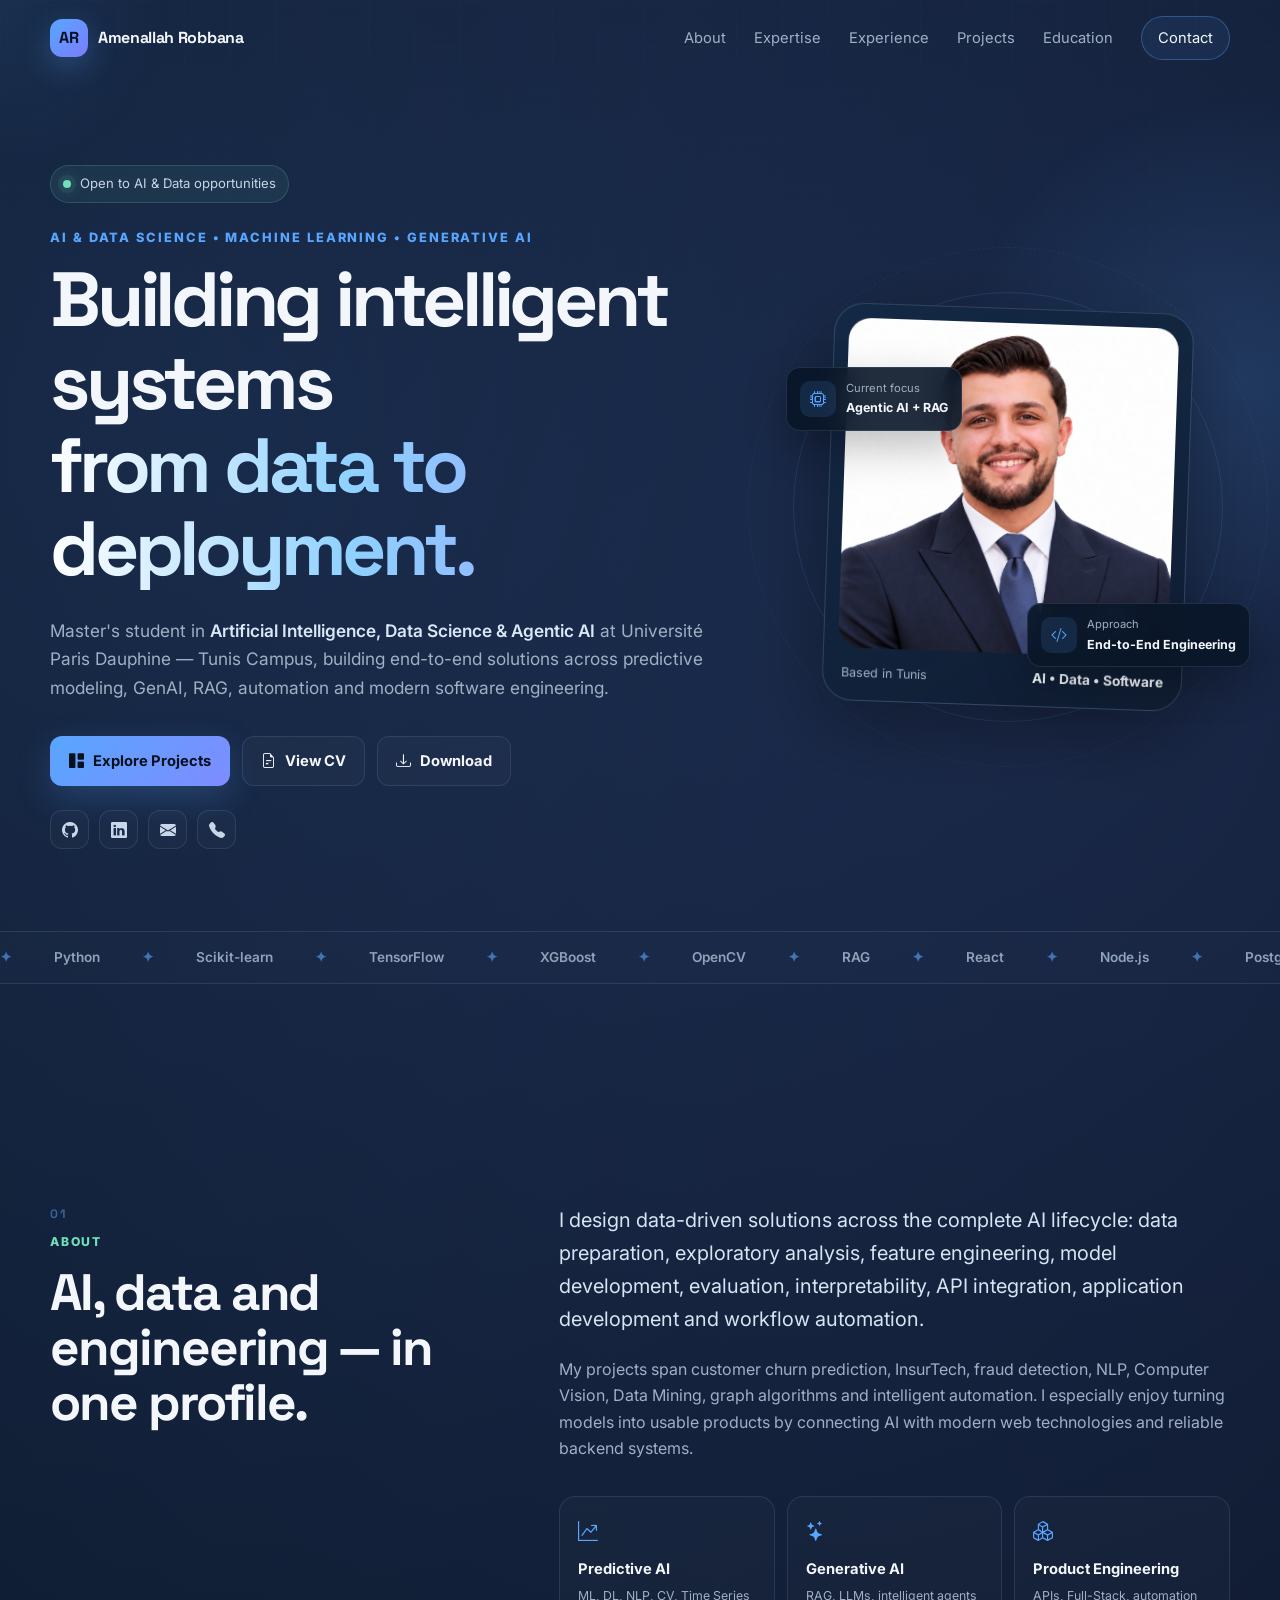
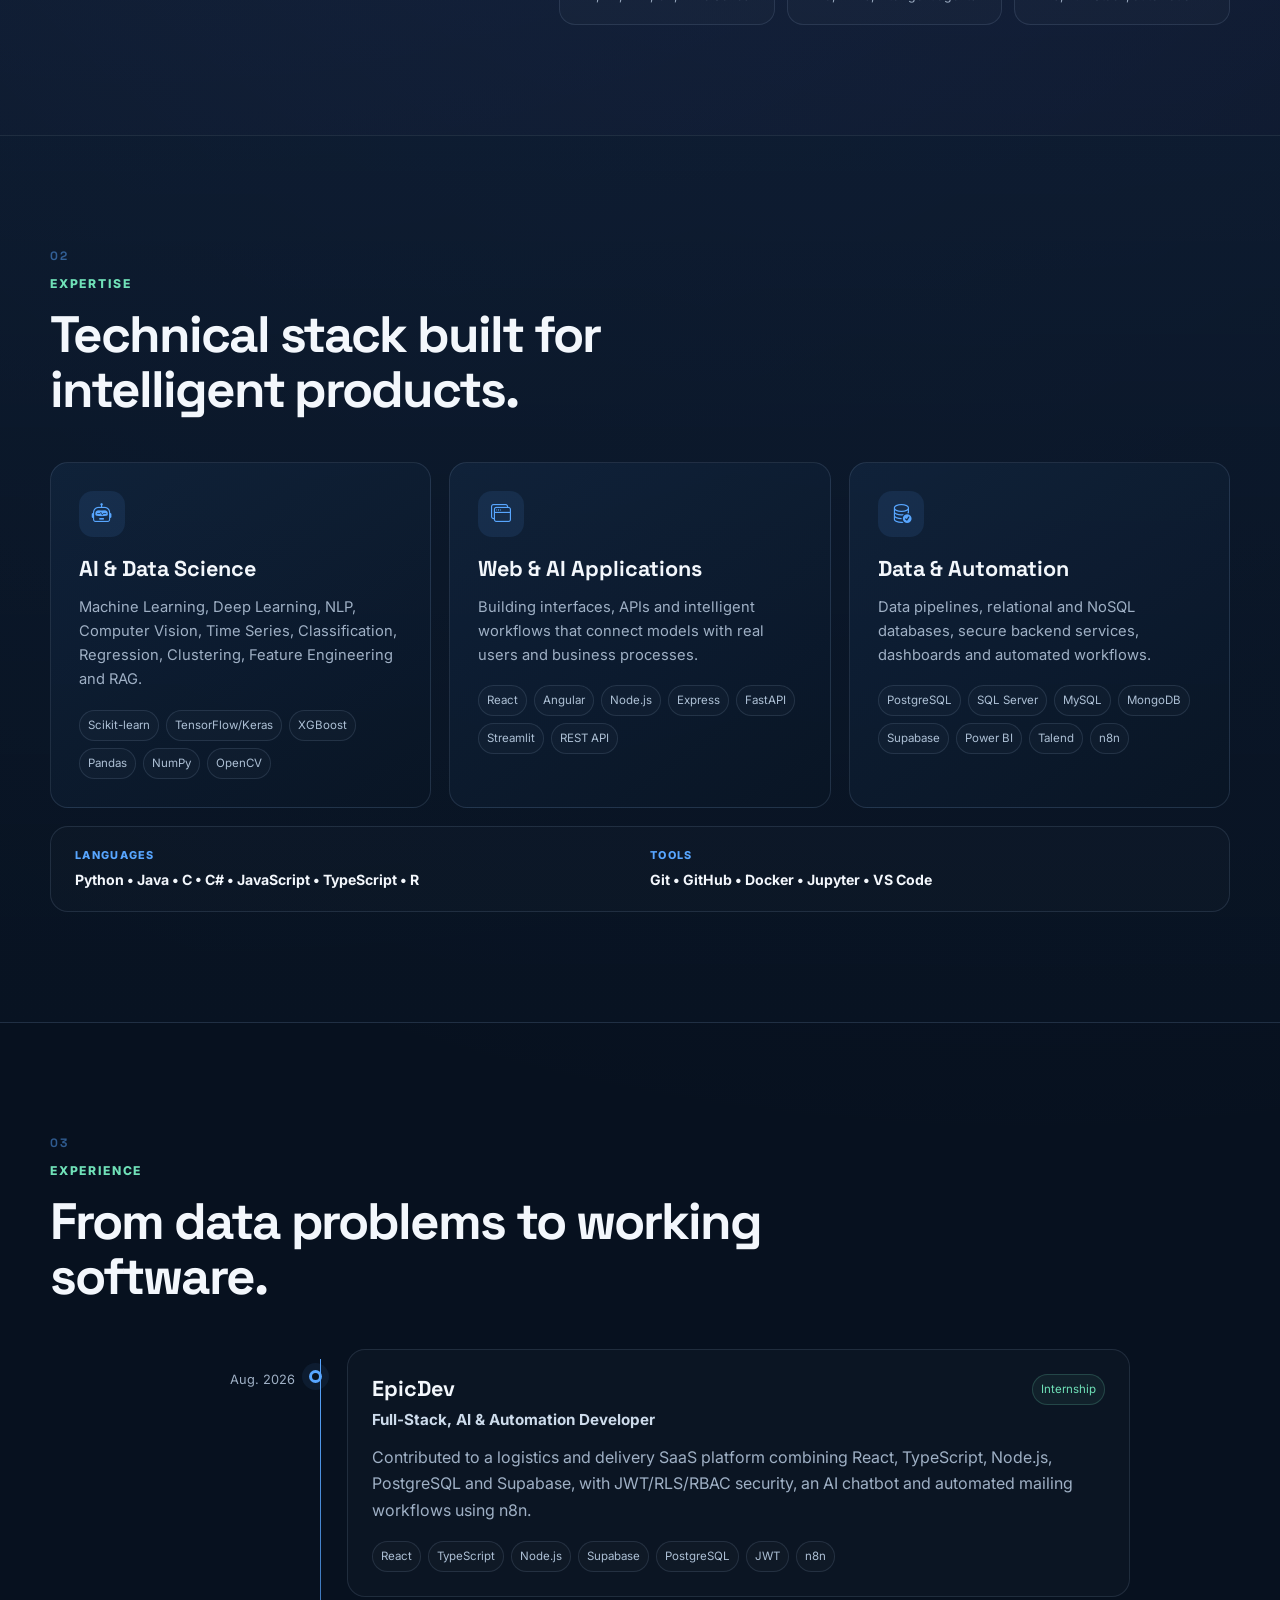
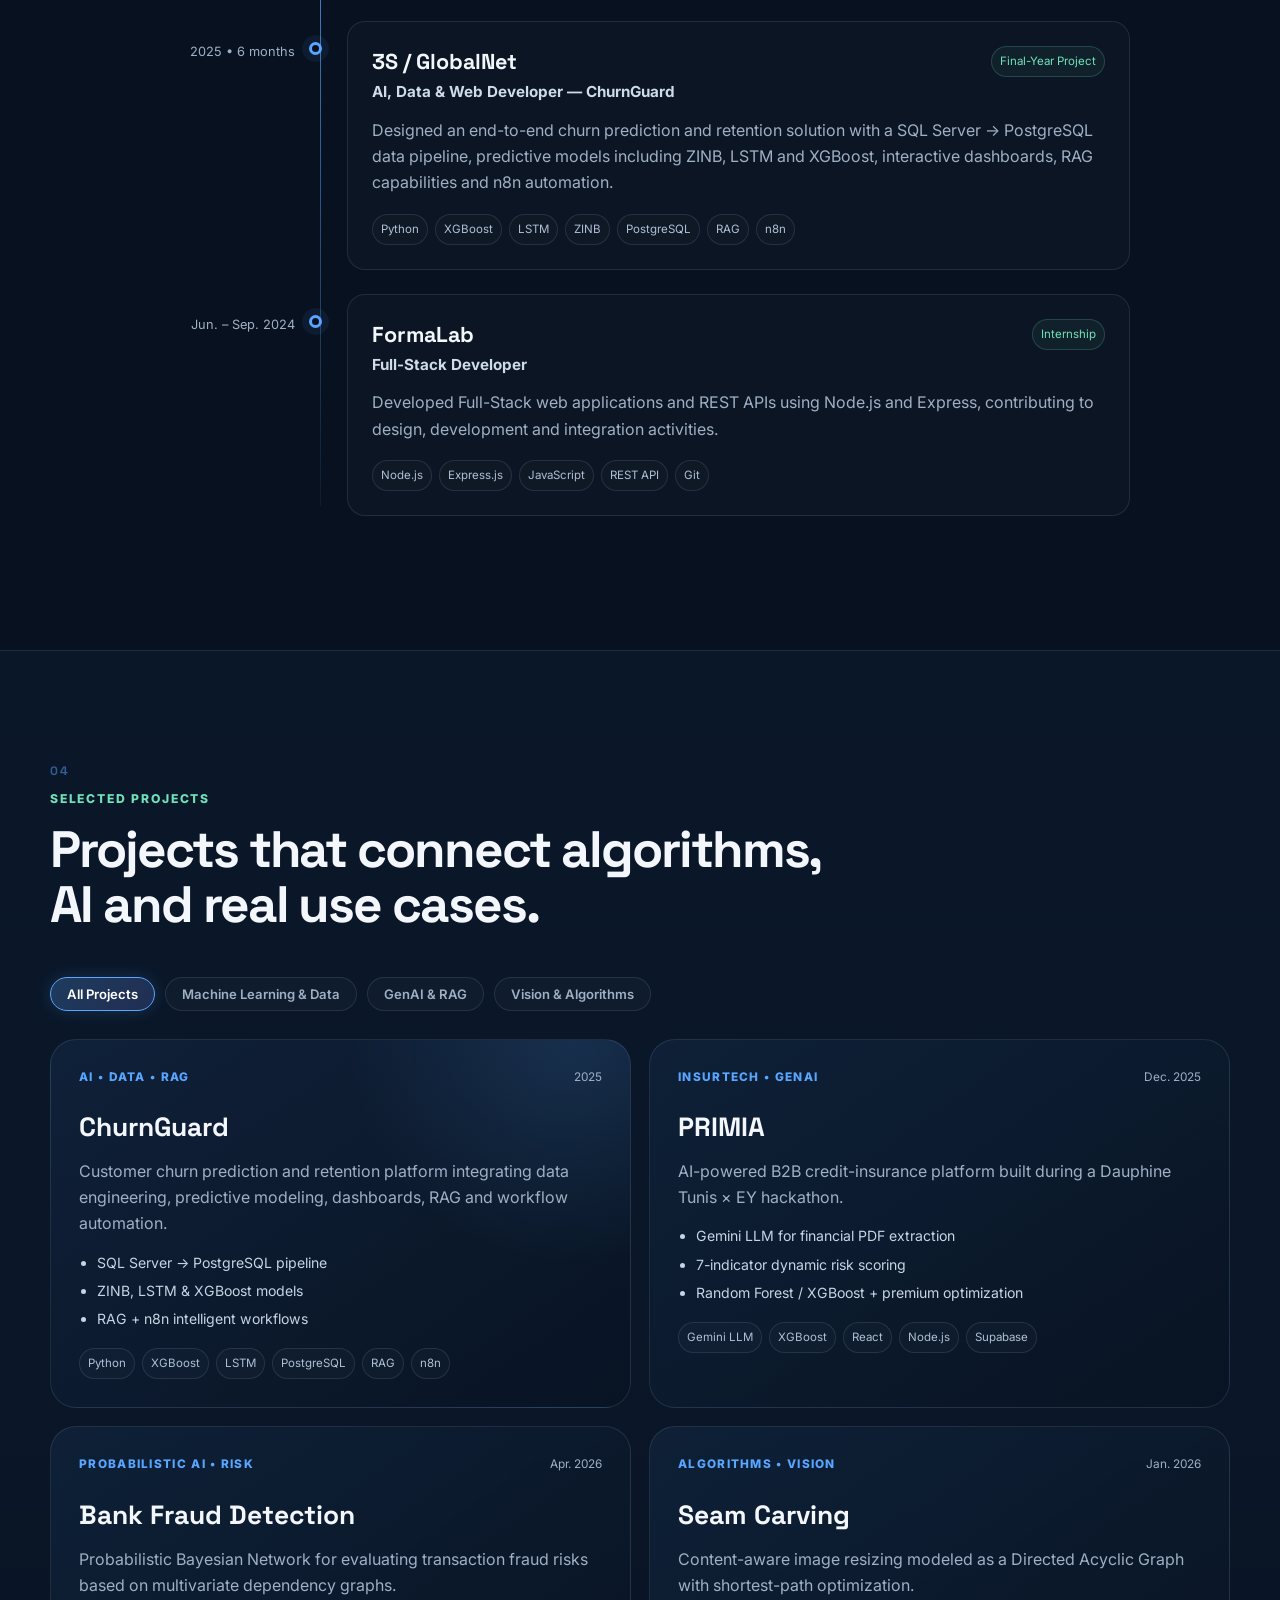
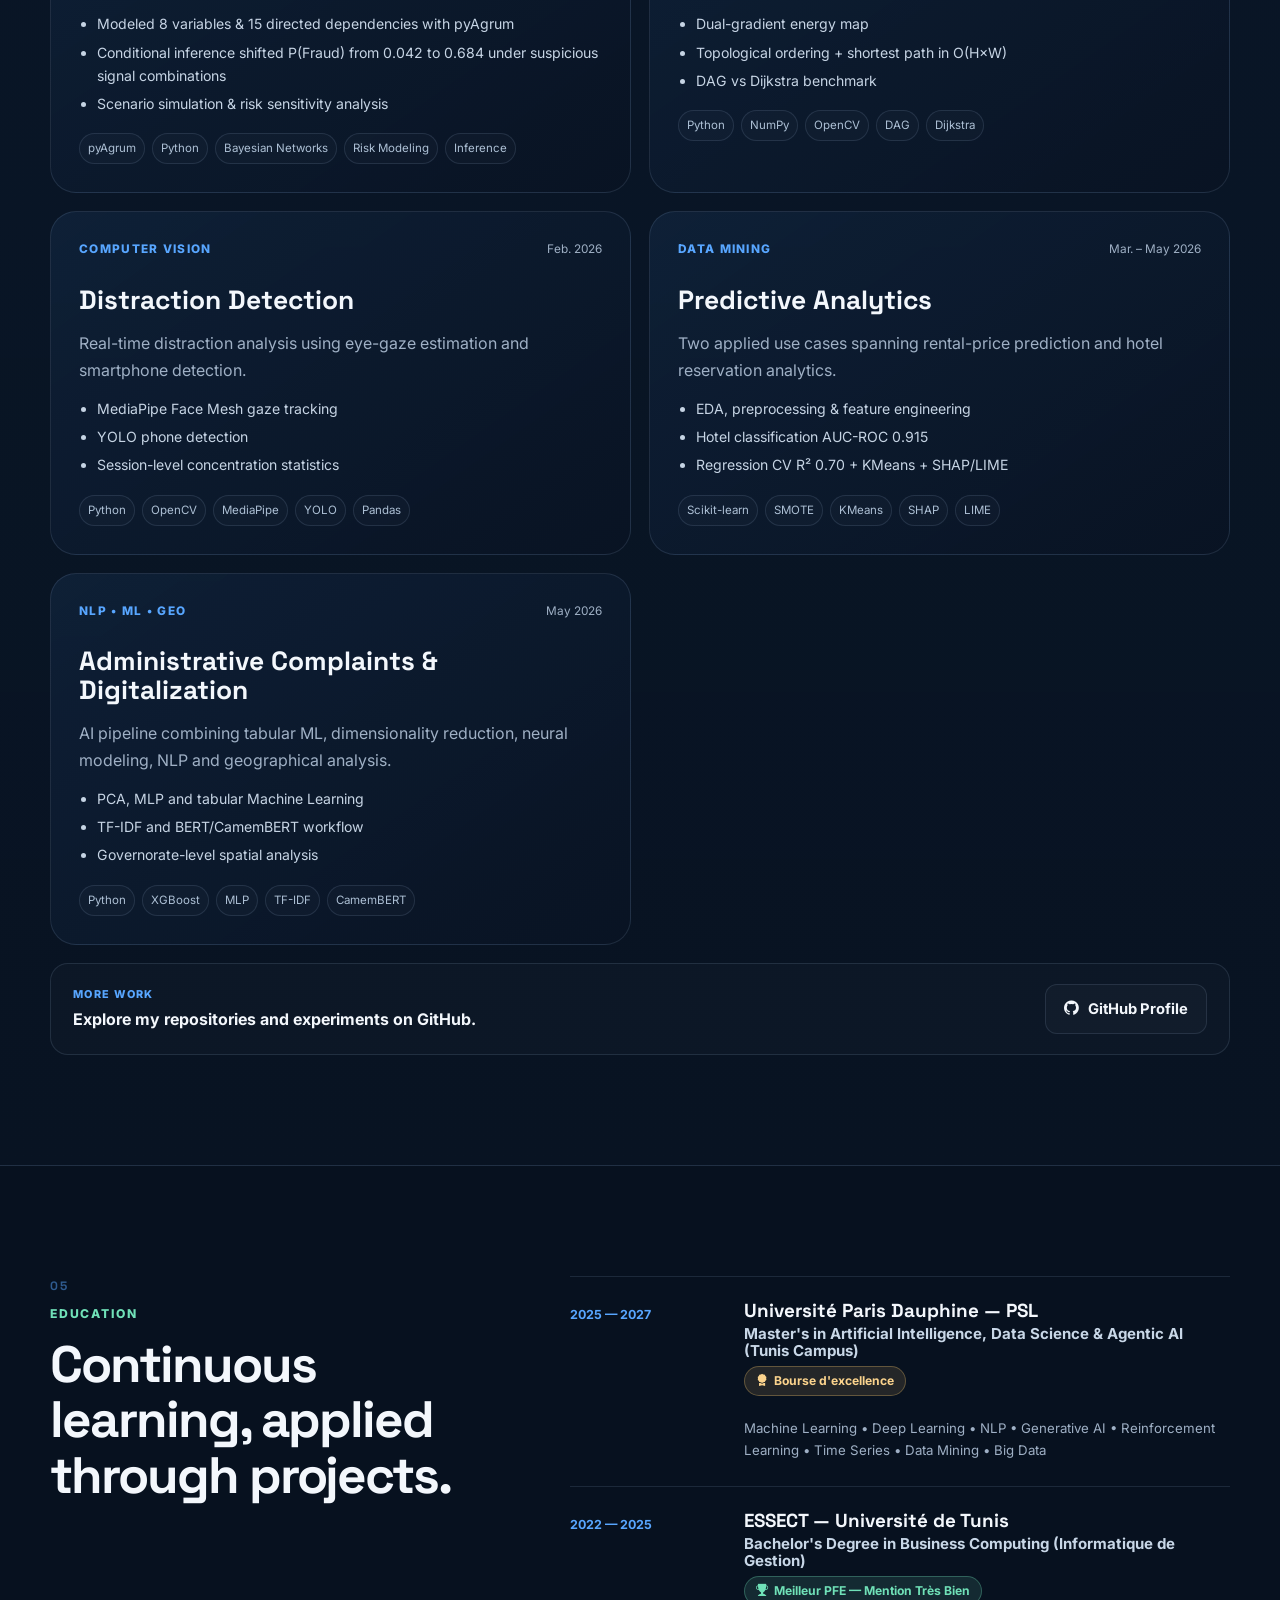
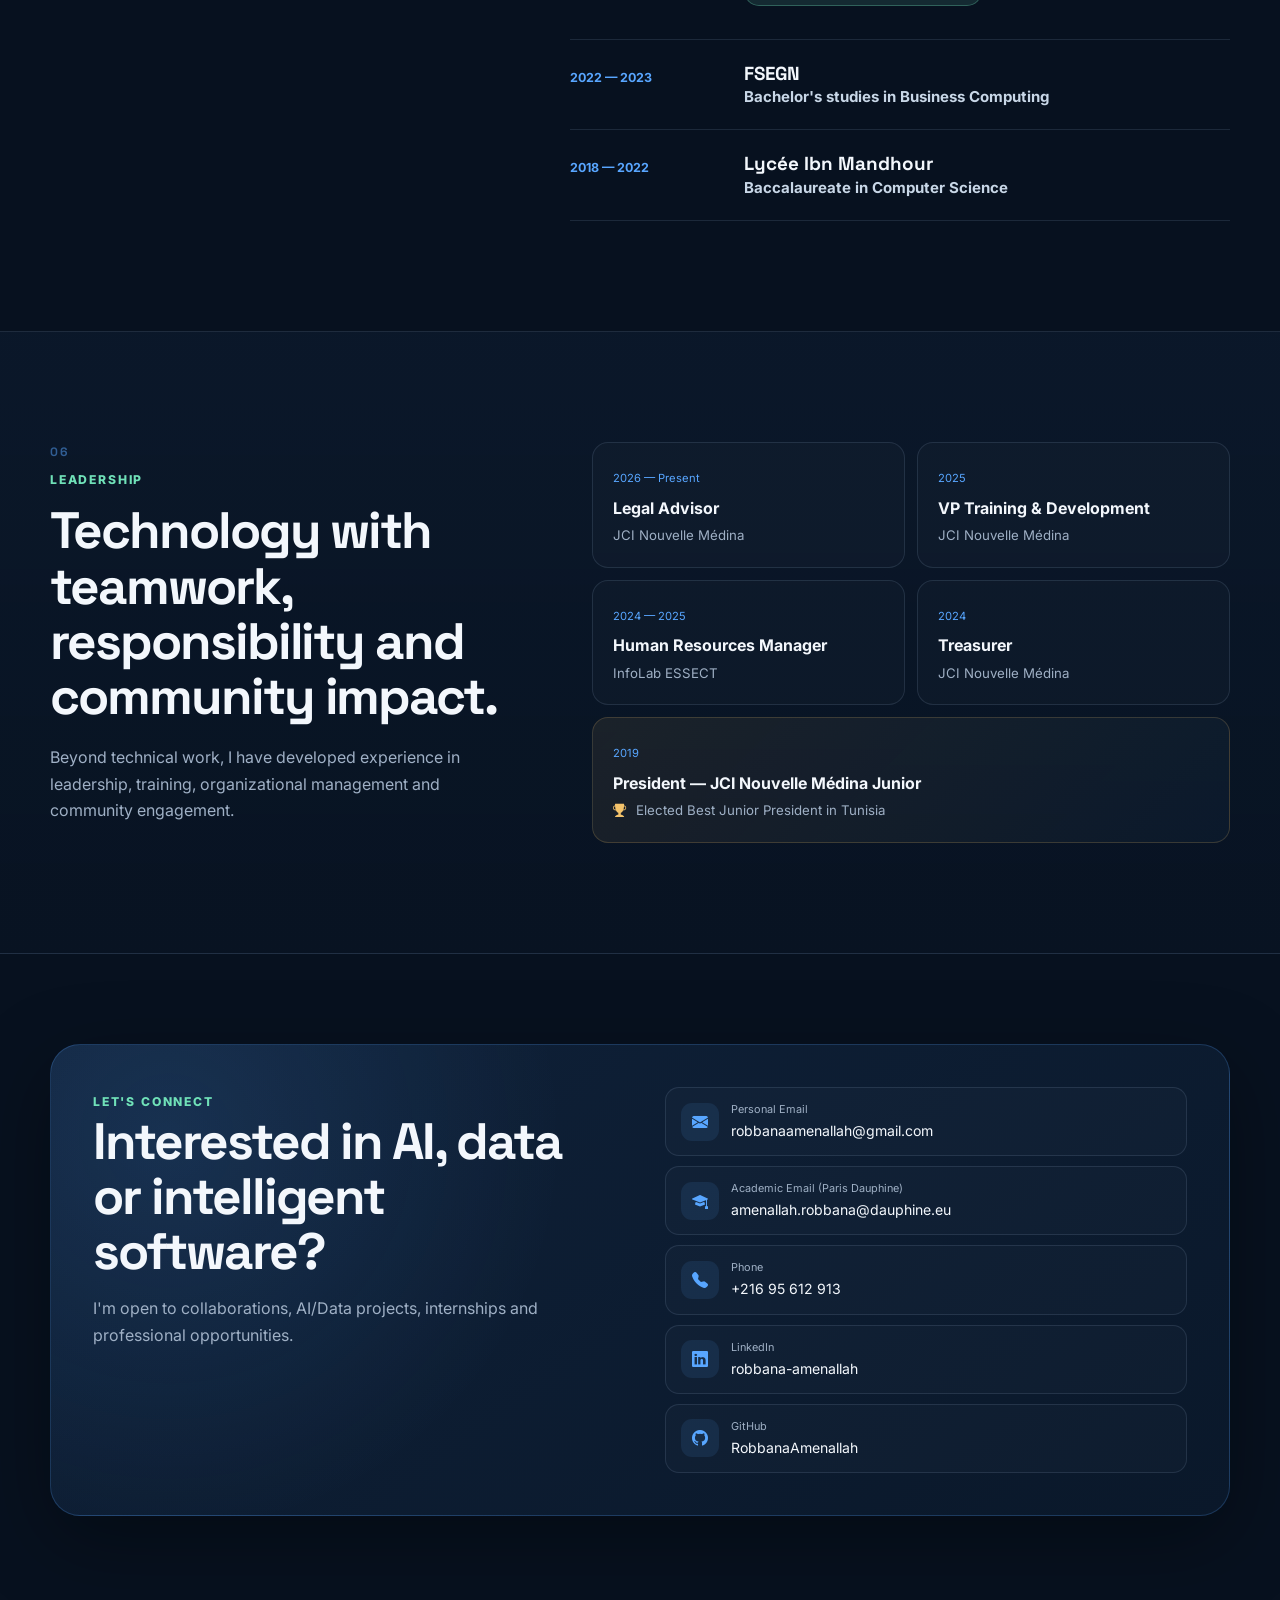
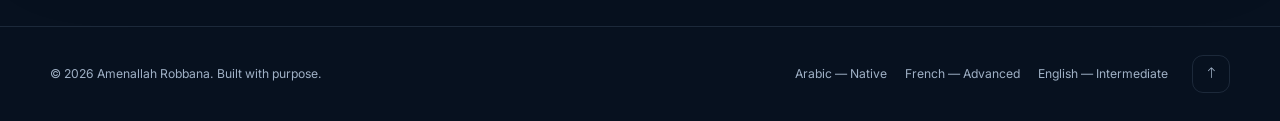
==== commit e893228e: "feat: update CV, profile photo, project filtering, and academic honors" ====
--- a/index.html
+++ b/index.html
@@ -4,10 +4,23 @@
   <meta charset="utf-8">
   <meta name="viewport" content="width=device-width, initial-scale=1">
   <title>Amenallah Robbana | AI & Data Science</title>
-  <meta name="description" content="Portfolio of Amenallah Robbana — AI & Data Science Master's student focused on Machine Learning, Deep Learning, Generative AI, Agentic AI and end-to-end intelligent applications.">
-  <meta name="keywords" content="Amenallah Robbana, AI, Data Science, Machine Learning, Deep Learning, Generative AI, RAG, Agentic AI, Computer Vision, NLP, Full-Stack">
+  <meta name="description" content="Portfolio of Amenallah Robbana — AI & Data Science Master's student at Université Paris Dauphine - PSL. Focused on Machine Learning, Deep Learning, Generative AI, Agentic AI and end-to-end intelligent software.">
+  <meta name="keywords" content="Amenallah Robbana, AI, Data Science, Machine Learning, Deep Learning, Generative AI, RAG, Agentic AI, Computer Vision, NLP, Full-Stack, Paris Dauphine">
   <meta name="author" content="Amenallah Robbana">
   <meta name="theme-color" content="#07111f">
+
+  <!-- Open Graph / Social Sharing -->
+  <meta property="og:type" content="website">
+  <meta property="og:url" content="https://robbanaamenallah.github.io/">
+  <meta property="og:title" content="Amenallah Robbana | AI & Data Science">
+  <meta property="og:description" content="AI & Data Science Master's student at Université Paris Dauphine - PSL. Machine Learning, Deep Learning, Generative AI, RAG & Agentic AI.">
+  <meta property="og:image" content="https://robbanaamenallah.github.io/assets/img/amenn.png">
+
+  <!-- Twitter Card -->
+  <meta name="twitter:card" content="summary_large_image">
+  <meta name="twitter:title" content="Amenallah Robbana | AI & Data Science">
+  <meta name="twitter:description" content="AI & Data Science Master's student at Université Paris Dauphine - PSL. Machine Learning, Deep Learning, Generative AI, RAG & Agentic AI.">
+  <meta name="twitter:image" content="https://robbanaamenallah.github.io/assets/img/amenn.png">
 
   <link href="assets/img/favicon.png" rel="icon">
   <link href="assets/img/apple-touch-icon.png" rel="apple-touch-icon">
@@ -57,7 +70,8 @@
 
           <div class="hero-actions">
             <a class="btn btn-primary" href="#projects"><i class="bi bi-grid-1x2-fill"></i> Explore Projects</a>
-            <a class="btn btn-ghost" href="assets/cv/CV-Robbana-Amenallah.pdf" target="_blank" rel="noopener"><i class="bi bi-file-earmark-arrow-down"></i> View CV</a>
+            <a class="btn btn-ghost" href="assets/cv/CV-Robbana-Amenallah.pdf" target="_blank" rel="noopener"><i class="bi bi-file-earmark-text"></i> View CV</a>
+            <a class="btn btn-ghost" href="assets/cv/CV-Robbana-Amenallah.pdf" download="CV_Amenallah_Robbana.pdf" title="Download CV (PDF)"><i class="bi bi-download"></i> Download</a>
           </div>
 
           <div class="hero-socials" aria-label="Social links">
@@ -73,7 +87,10 @@
           <div class="visual-orbit orbit-b"></div>
           <div class="portrait-card">
             <div class="portrait-frame">
-              <img src="assets/img/amenallah-profile.jpg" alt="Amenallah Robbana">
+              <picture>
+                <source srcset="assets/img/amenn.webp" type="image/webp">
+                <img src="assets/img/amenn.png" alt="Amenallah Robbana" loading="eager" width="360" height="360">
+              </picture>
             </div>
             <div class="portrait-meta">
               <span>Based in Tunis</span>
@@ -217,8 +234,15 @@
           <h2>Projects that connect algorithms, AI and real use cases.</h2>
         </div>
 
+        <div class="project-filters reveal">
+          <button class="filter-btn active" data-filter="all">All Projects</button>
+          <button class="filter-btn" data-filter="ml">Machine Learning & Data</button>
+          <button class="filter-btn" data-filter="genai">GenAI & RAG</button>
+          <button class="filter-btn" data-filter="vision">Vision & Algorithms</button>
+        </div>
+
         <div class="projects-grid">
-          <article class="project-card project-featured reveal">
+          <article class="project-card project-featured reveal" data-category="ml genai">
             <div class="project-head"><span class="project-type">AI • Data • RAG</span><span class="project-year">2025</span></div>
             <h3>ChurnGuard</h3>
             <p>Customer churn prediction and retention platform integrating data engineering, predictive modeling, dashboards, RAG and workflow automation.</p>
@@ -226,7 +250,7 @@
             <div class="chips"><span>Python</span><span>XGBoost</span><span>LSTM</span><span>PostgreSQL</span><span>RAG</span><span>n8n</span></div>
           </article>
 
-          <article class="project-card reveal reveal-delay-1">
+          <article class="project-card reveal reveal-delay-1" data-category="genai ml">
             <div class="project-head"><span class="project-type">InsurTech • GenAI</span><span class="project-year">Dec. 2025</span></div>
             <h3>PRIMIA</h3>
             <p>AI-powered B2B credit-insurance platform built during a Dauphine Tunis × EY hackathon.</p>
@@ -234,7 +258,15 @@
             <div class="chips"><span>Gemini LLM</span><span>XGBoost</span><span>React</span><span>Node.js</span><span>Supabase</span></div>
           </article>
 
-          <article class="project-card reveal">
+          <article class="project-card reveal" data-category="ml">
+            <div class="project-head"><span class="project-type">Probabilistic AI • Risk</span><span class="project-year">Apr. 2026</span></div>
+            <h3>Bank Fraud Detection</h3>
+            <p>Probabilistic Bayesian Network for evaluating transaction fraud risks based on multivariate dependency graphs.</p>
+            <ul><li>Modeled 8 variables & 15 directed dependencies with pyAgrum</li><li>Conditional inference shifted P(Fraud) from 0.042 to 0.684 under suspicious signal combinations</li><li>Scenario simulation & risk sensitivity analysis</li></ul>
+            <div class="chips"><span>pyAgrum</span><span>Python</span><span>Bayesian Networks</span><span>Risk Modeling</span><span>Inference</span></div>
+          </article>
+
+          <article class="project-card reveal reveal-delay-1" data-category="vision">
             <div class="project-head"><span class="project-type">Algorithms • Vision</span><span class="project-year">Jan. 2026</span></div>
             <h3>Seam Carving</h3>
             <p>Content-aware image resizing modeled as a Directed Acyclic Graph with shortest-path optimization.</p>
@@ -242,7 +274,7 @@
             <div class="chips"><span>Python</span><span>NumPy</span><span>OpenCV</span><span>DAG</span><span>Dijkstra</span></div>
           </article>
 
-          <article class="project-card reveal reveal-delay-1">
+          <article class="project-card reveal" data-category="vision ml">
             <div class="project-head"><span class="project-type">Computer Vision</span><span class="project-year">Feb. 2026</span></div>
             <h3>Distraction Detection</h3>
             <p>Real-time distraction analysis using eye-gaze estimation and smartphone detection.</p>
@@ -250,7 +282,7 @@
             <div class="chips"><span>Python</span><span>OpenCV</span><span>MediaPipe</span><span>YOLO</span><span>Pandas</span></div>
           </article>
 
-          <article class="project-card reveal">
+          <article class="project-card reveal reveal-delay-1" data-category="ml">
             <div class="project-head"><span class="project-type">Data Mining</span><span class="project-year">Mar. – May 2026</span></div>
             <h3>Predictive Analytics</h3>
             <p>Two applied use cases spanning rental-price prediction and hotel reservation analytics.</p>
@@ -258,7 +290,7 @@
             <div class="chips"><span>Scikit-learn</span><span>SMOTE</span><span>KMeans</span><span>SHAP</span><span>LIME</span></div>
           </article>
 
-          <article class="project-card reveal reveal-delay-1">
+          <article class="project-card reveal" data-category="ml">
             <div class="project-head"><span class="project-type">NLP • ML • Geo</span><span class="project-year">May 2026</span></div>
             <h3>Administrative Complaints & Digitalization</h3>
             <p>AI pipeline combining tabular ML, dimensionality reduction, neural modeling, NLP and geographical analysis.</p>
@@ -285,19 +317,34 @@
         <div class="education-list reveal reveal-delay-1">
           <article>
             <div class="edu-date">2025 — 2027</div>
-            <div><h3>Université Paris Dauphine — Tunis Campus</h3><h4>Master's in Artificial Intelligence, Data Science & Agentic AI</h4><p>Machine Learning • Deep Learning • NLP • Generative AI • Reinforcement Learning • Time Series • Data Mining • Big Data</p></div>
+            <div>
+              <h3>Université Paris Dauphine — PSL</h3>
+              <h4>Master's in Artificial Intelligence, Data Science & Agentic AI (Tunis Campus)</h4>
+              <span class="edu-badge"><i class="bi bi-award-fill"></i> Bourse d'excellence</span>
+              <p>Machine Learning • Deep Learning • NLP • Generative AI • Reinforcement Learning • Time Series • Data Mining • Big Data</p>
+            </div>
           </article>
           <article>
-            <div class="edu-date">2023 — 2025</div>
-            <div><h3>ESSECT</h3><h4>Bachelor's Degree in Business Computing</h4></div>
+            <div class="edu-date">2022 — 2025</div>
+            <div>
+              <h3>ESSECT — Université de Tunis</h3>
+              <h4>Bachelor's Degree in Business Computing (Informatique de Gestion)</h4>
+              <span class="edu-badge success"><i class="bi bi-trophy-fill"></i> Meilleur PFE — Mention Très Bien</span>
+            </div>
           </article>
           <article>
             <div class="edu-date">2022 — 2023</div>
-            <div><h3>FSEGN</h3><h4>Bachelor's studies in Business Computing</h4></div>
+            <div>
+              <h3>FSEGN</h3>
+              <h4>Bachelor's studies in Business Computing</h4>
+            </div>
           </article>
           <article>
             <div class="edu-date">2018 — 2022</div>
-            <div><h3>Lycée Ibn Mandhour</h3><h4>Baccalaureate in Computer Science</h4></div>
+            <div>
+              <h3>Lycée Ibn Mandhour</h3>
+              <h4>Baccalaureate in Computer Science</h4>
+            </div>
           </article>
         </div>
       </div>
@@ -329,7 +376,8 @@
           <p>I'm open to collaborations, AI/Data projects, internships and professional opportunities.</p>
         </div>
         <div class="contact-links">
-          <a href="mailto:robbanaamenallah@gmail.com"><i class="bi bi-envelope-fill"></i><span><small>Email</small>robbanaamenallah@gmail.com</span></a>
+          <a href="mailto:robbanaamenallah@gmail.com"><i class="bi bi-envelope-fill"></i><span><small>Personal Email</small>robbanaamenallah@gmail.com</span></a>
+          <a href="mailto:amenallah.robbana@dauphine.eu"><i class="bi bi-mortarboard-fill"></i><span><small>Academic Email (Paris Dauphine)</small>amenallah.robbana@dauphine.eu</span></a>
           <a href="tel:+21695612913"><i class="bi bi-telephone-fill"></i><span><small>Phone</small>+216 95 612 913</span></a>
           <a href="https://www.linkedin.com/in/robbana-amenallah/" target="_blank" rel="noopener"><i class="bi bi-linkedin"></i><span><small>LinkedIn</small>robbana-amenallah</span></a>
           <a href="https://github.com/RobbanaAmenallah" target="_blank" rel="noopener"><i class="bi bi-github"></i><span><small>GitHub</small>RobbanaAmenallah</span></a>
--- a/assets/css/main.css
+++ b/assets/css/main.css
@@ -79,8 +79,9 @@
 
 .hero-visual { min-height:520px; position:relative; display:grid; place-items:center; }
 .portrait-card { width:min(360px,82vw); padding:14px; border:1px solid rgba(145,172,205,.25); border-radius:30px; background:linear-gradient(145deg,rgba(18,40,68,.92),rgba(11,24,42,.75)); backdrop-filter:blur(16px); box-shadow:var(--shadow); transform:rotate(2deg); position:relative; z-index:2; }
-.portrait-frame { border-radius:22px; overflow:hidden; aspect-ratio:1/1; background:#10243d; }
-.portrait-frame img { width:100%; height:100%; object-fit:cover; }
+.portrait-frame { border-radius:22px; overflow:hidden; aspect-ratio:1/1; background:#10243d; position:relative; }
+.portrait-frame img { width:100%; height:100%; object-fit:cover; object-position:center 20%; transition:transform .45s ease; display:block; }
+.portrait-card:hover .portrait-frame img { transform:scale(1.04); }
 .portrait-meta { display:flex; justify-content:space-between; align-items:flex-end; gap:12px; padding:13px 4px 2px; }
 .portrait-meta span { color:var(--muted); font-size:.78rem; }
 .portrait-meta strong { font-size:.86rem; }
@@ -139,6 +140,12 @@
 .timeline-card h4 { font-family:"Inter",sans-serif; font-size:.95rem; color:#cddbeb; margin-top:7px; }
 .timeline-card p { color:var(--muted); margin-bottom:0; }
 
+.project-filters { display:flex; flex-wrap:wrap; gap:10px; margin-bottom:28px; }
+.filter-btn { background:rgba(255,255,255,.025); border:1px solid var(--line); color:var(--muted); padding:8px 16px; border-radius:999px; font-size:.82rem; font-weight:600; cursor:pointer; transition:.2s ease; font-family:inherit; }
+.filter-btn:hover { color:#fff; border-color:rgba(88,166,255,.4); background:rgba(88,166,255,.08); }
+.filter-btn.active { color:#fff; background:linear-gradient(135deg,rgba(88,166,255,.25),rgba(126,140,255,.2)); border-color:var(--primary); box-shadow:0 0 16px rgba(88,166,255,.18); }
+.project-card.filter-hidden { display:none; }
+
 .projects-grid { display:grid; grid-template-columns:repeat(2,1fr); gap:18px; }
 .project-card { border:1px solid var(--line); border-radius:var(--radius-lg); padding:28px; background:linear-gradient(145deg,rgba(17,36,61,.75),rgba(9,20,35,.86)); transition:.25s ease; }
 .project-featured { background:radial-gradient(circle at 90% 0,rgba(88,166,255,.15),transparent 35%),linear-gradient(145deg,rgba(17,36,61,.83),rgba(9,20,35,.9)); }
@@ -157,6 +164,8 @@
 .education-list article { display:grid; grid-template-columns:150px 1fr; gap:24px; padding:24px 0; border-bottom:1px solid var(--line); }
 .edu-date { color:var(--primary); font-size:.78rem; font-weight:700; padding-top:4px; }
 .education-list h3 { font-size:1.18rem; }
+.edu-badge { display:inline-flex; align-items:center; gap:6px; margin:7px 0 9px; padding:4px 11px; border-radius:999px; font-size:.76rem; font-weight:700; background:rgba(244,195,107,.12); color:#fbd38d; border:1px solid rgba(244,195,107,.3); width:fit-content; }
+.edu-badge.success { background:rgba(112,225,184,.12); color:#70e1b8; border-color:rgba(112,225,184,.3); }
 .education-list h4 { font-family:"Inter",sans-serif; color:#c8d7e7; font-size:.94rem; margin-top:5px; }
 .education-list p { color:var(--muted); font-size:.83rem; margin-bottom:0; }
 
